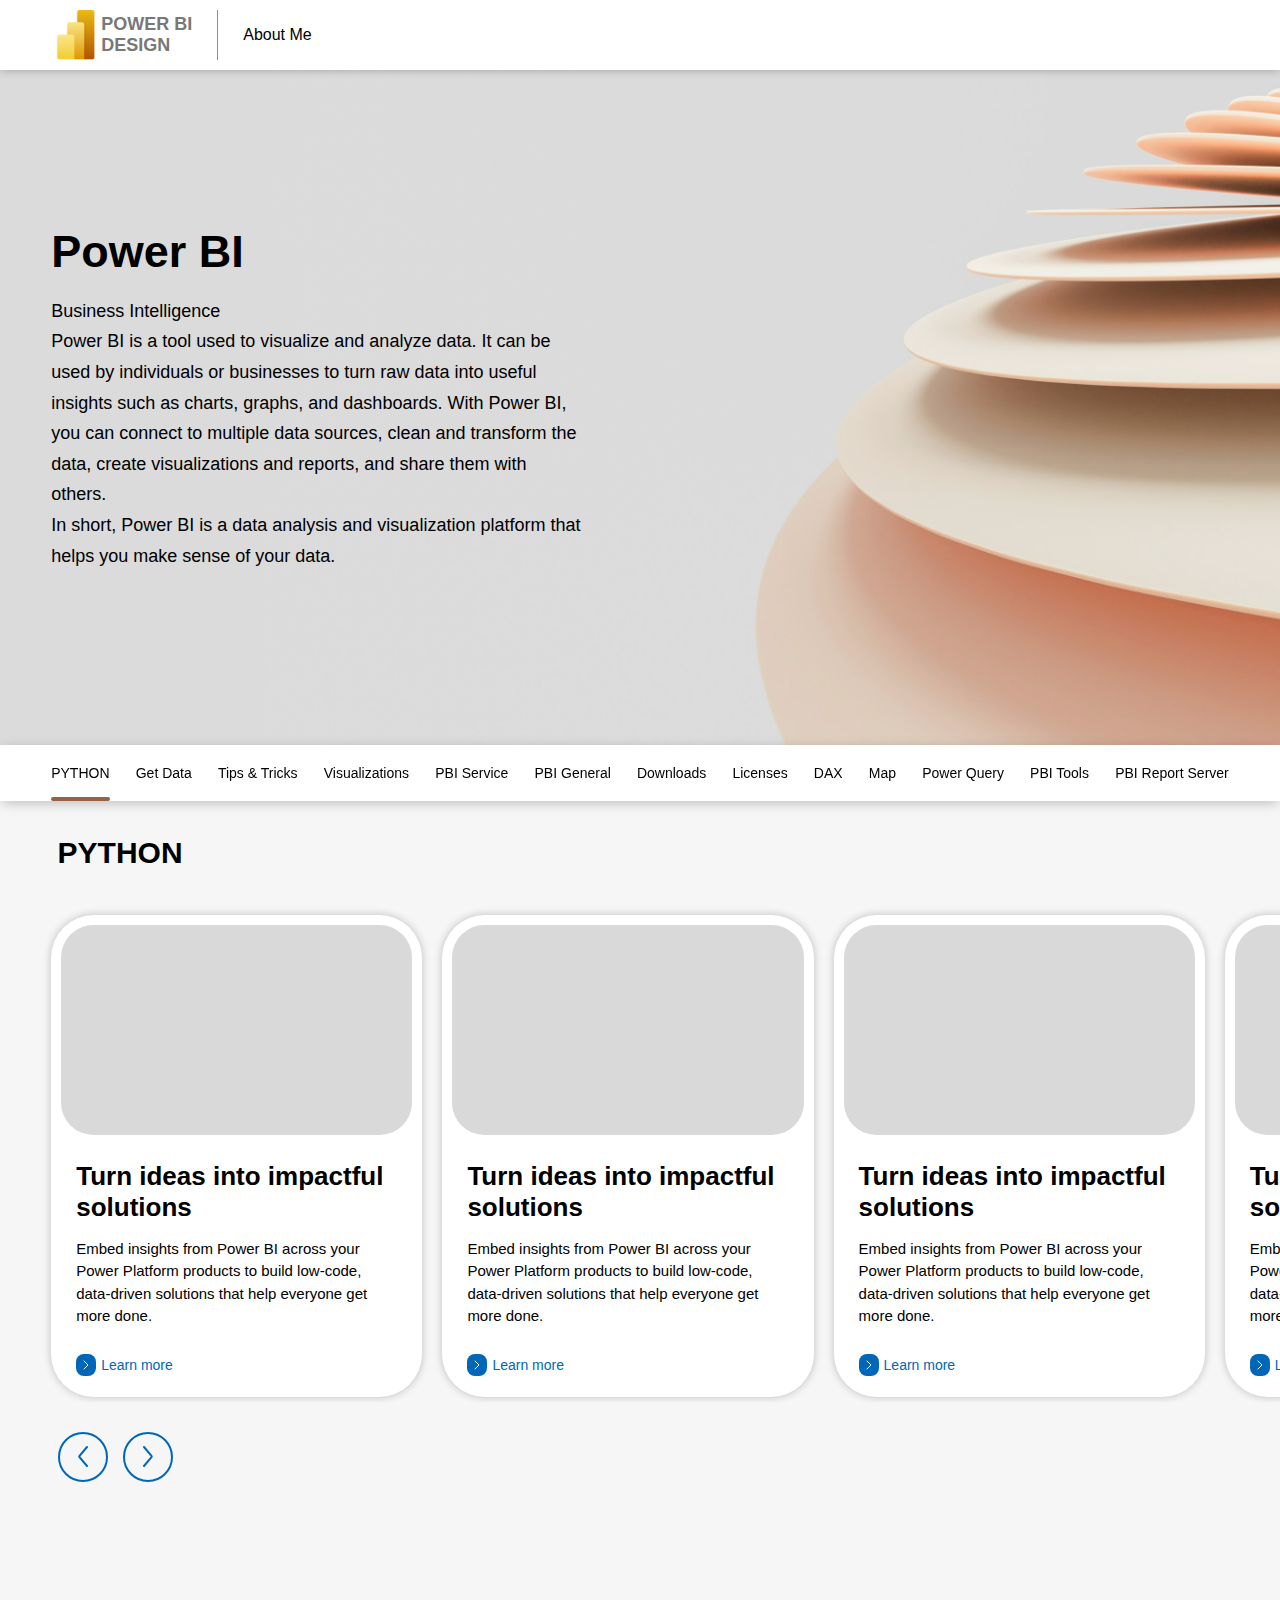
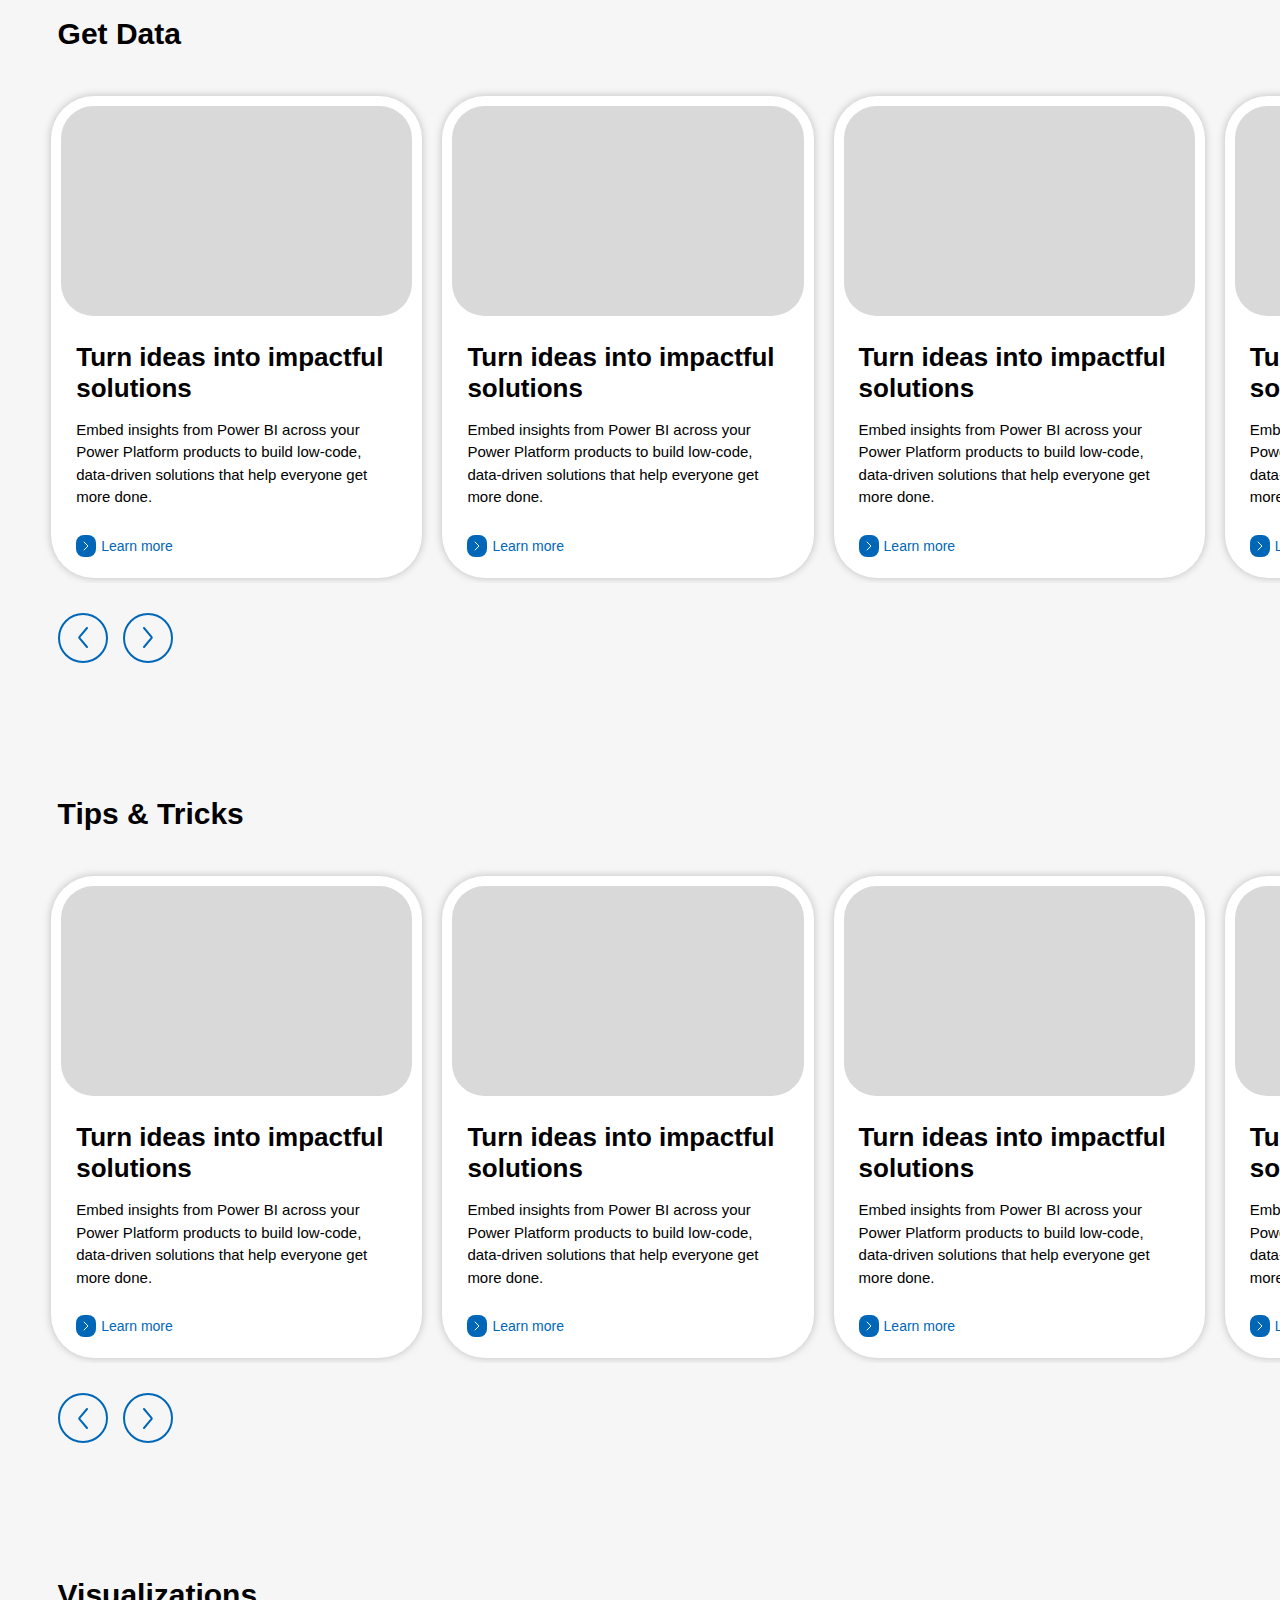
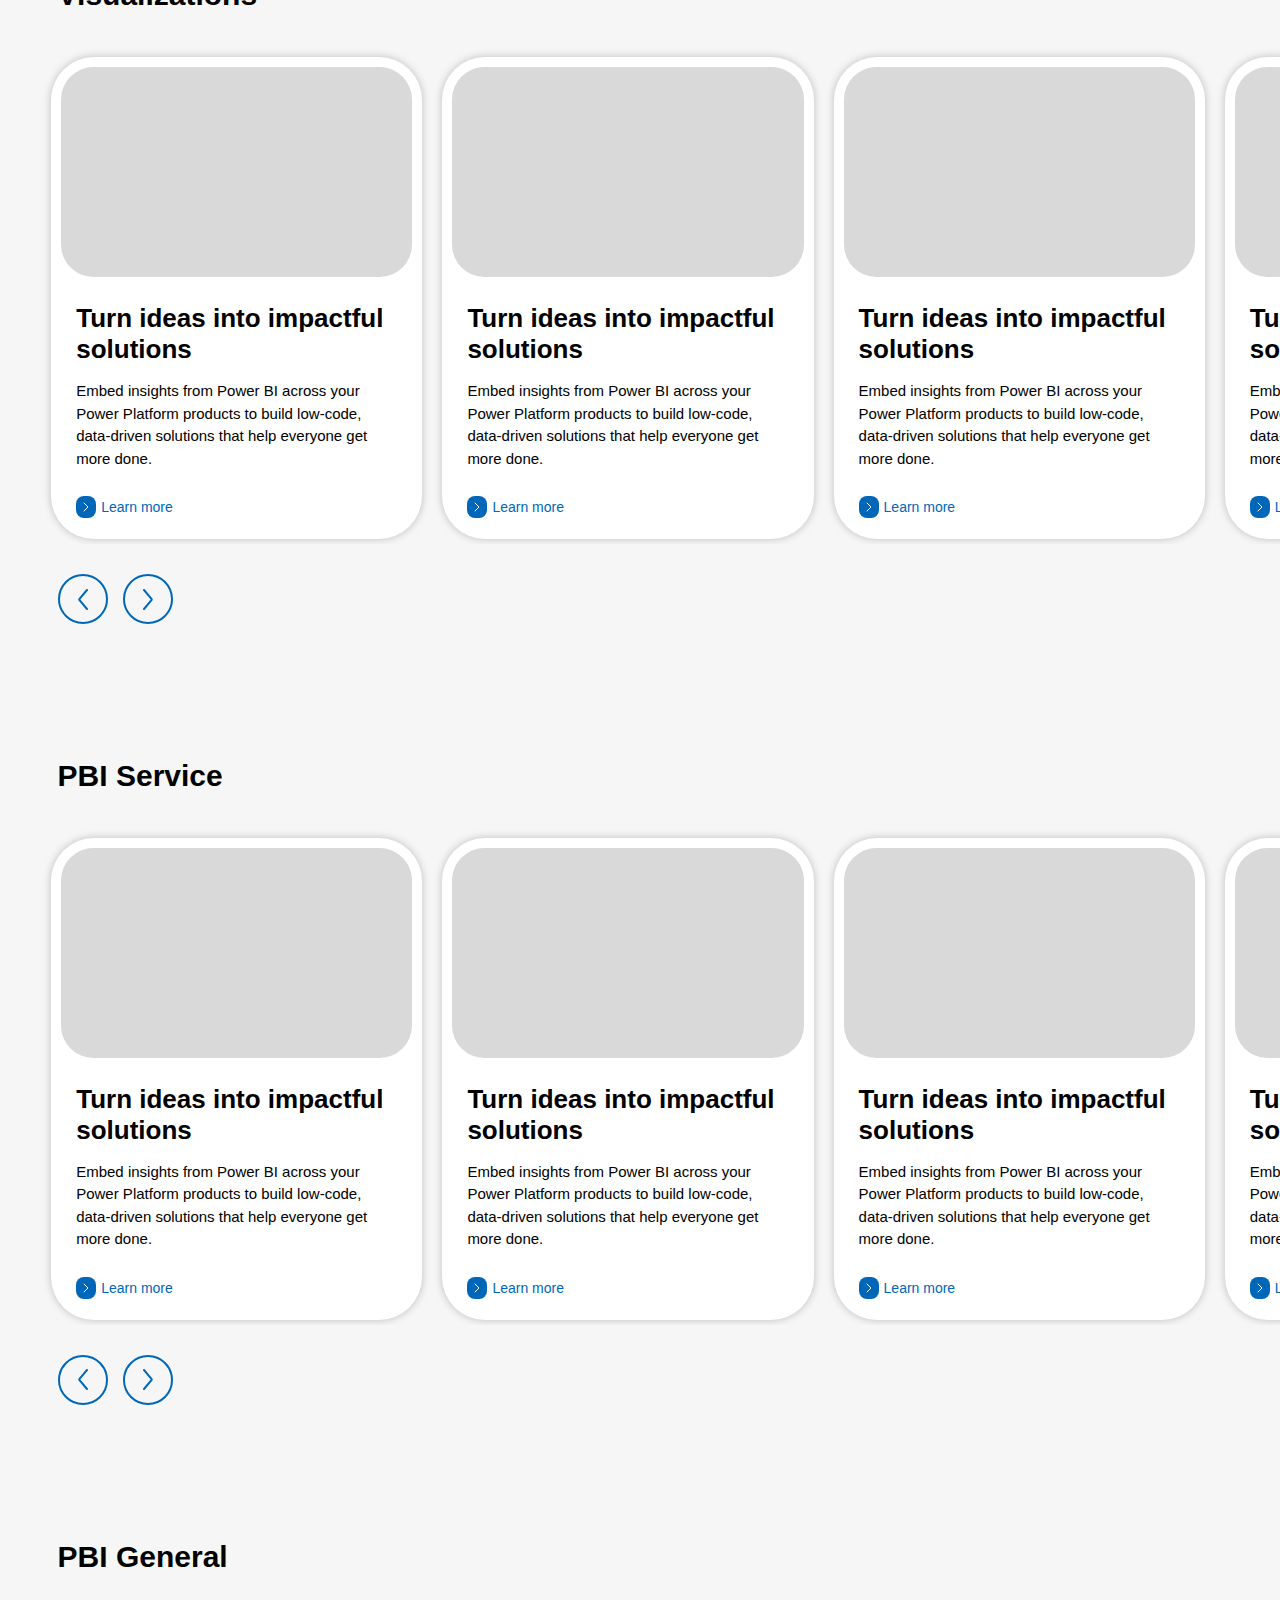
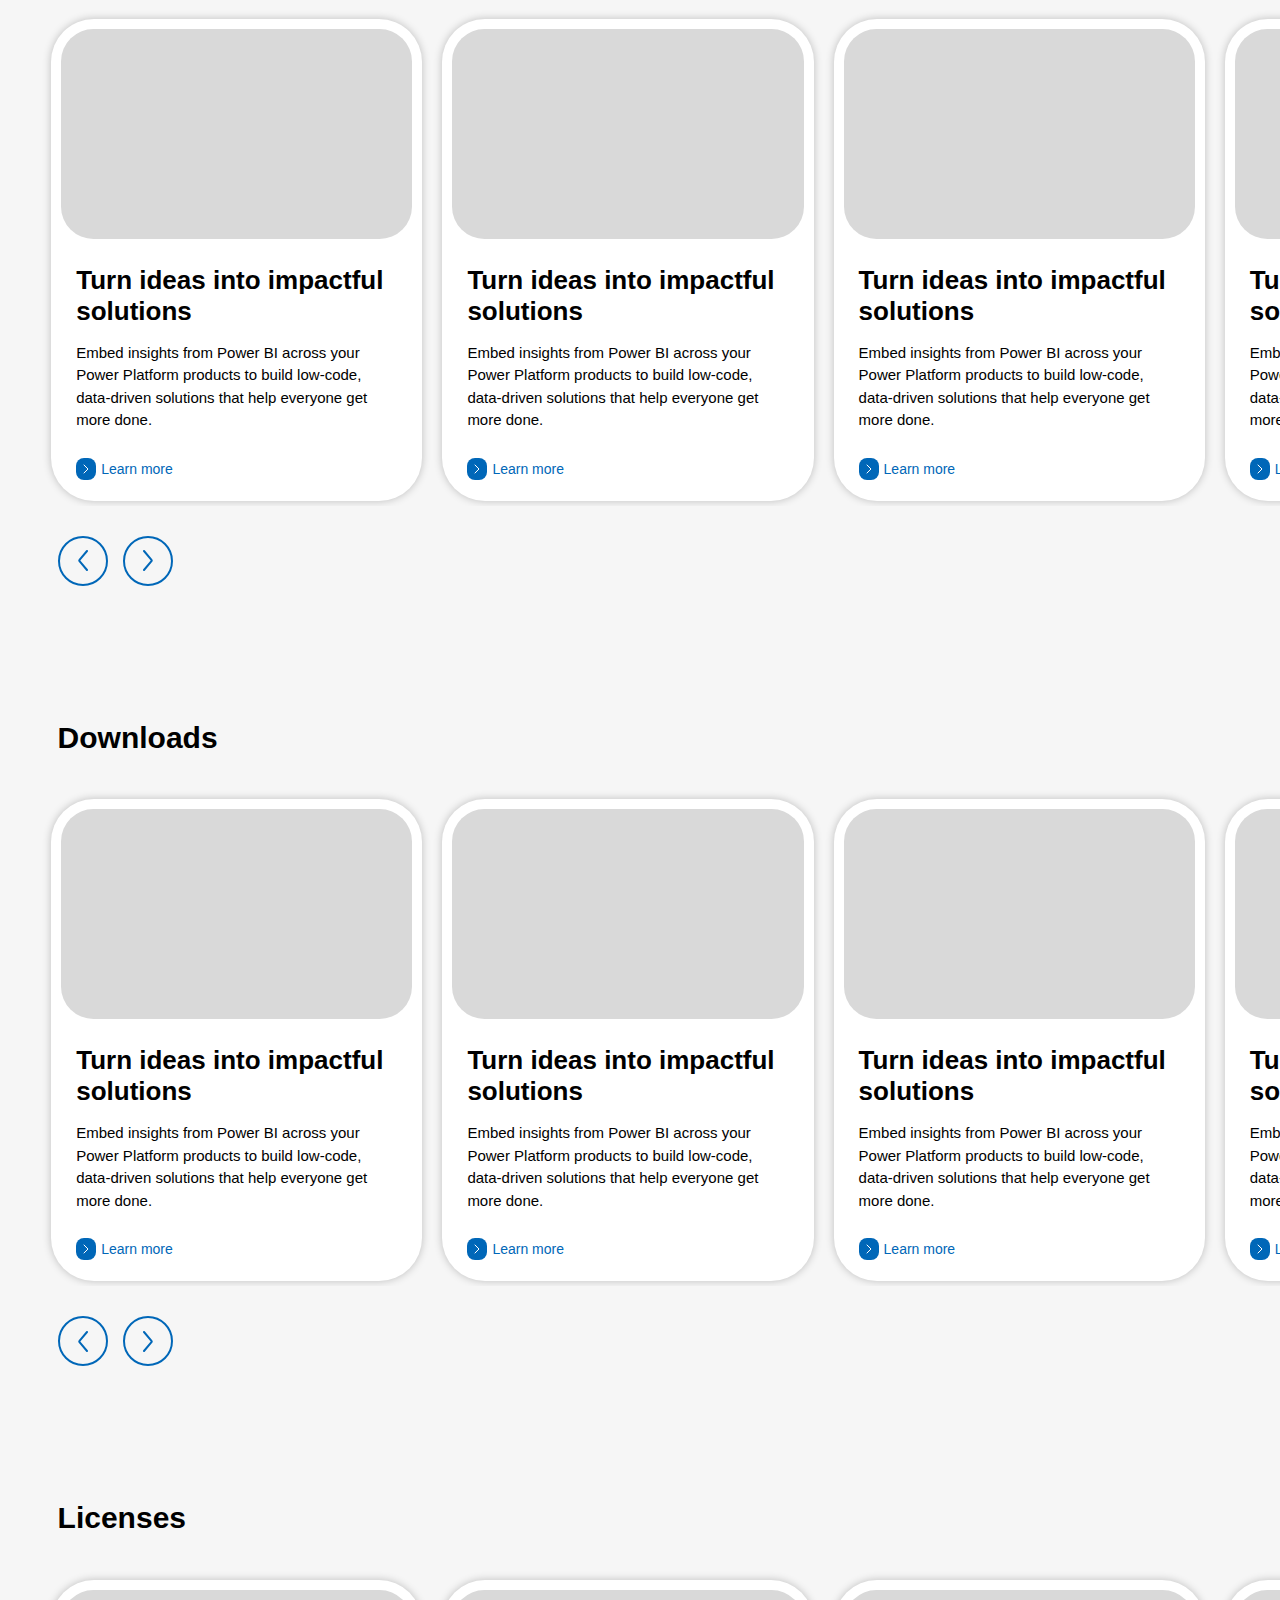
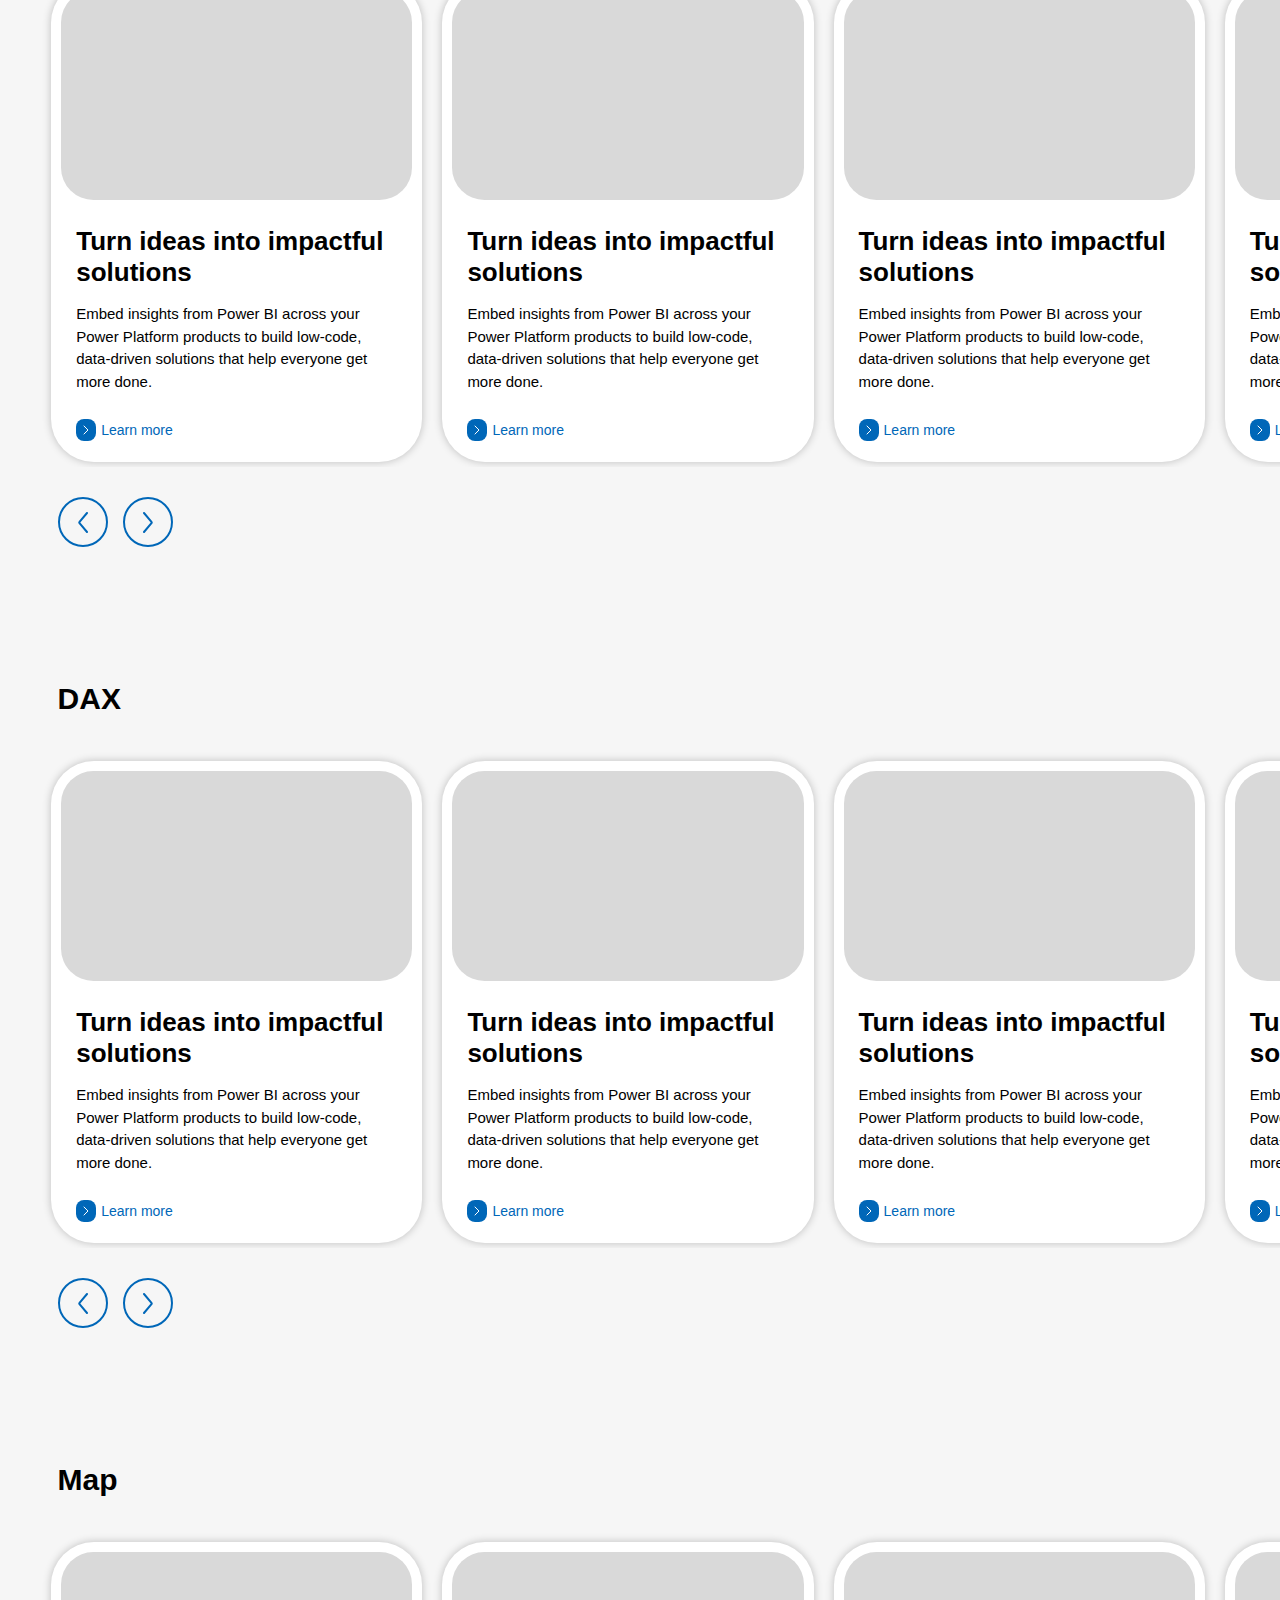
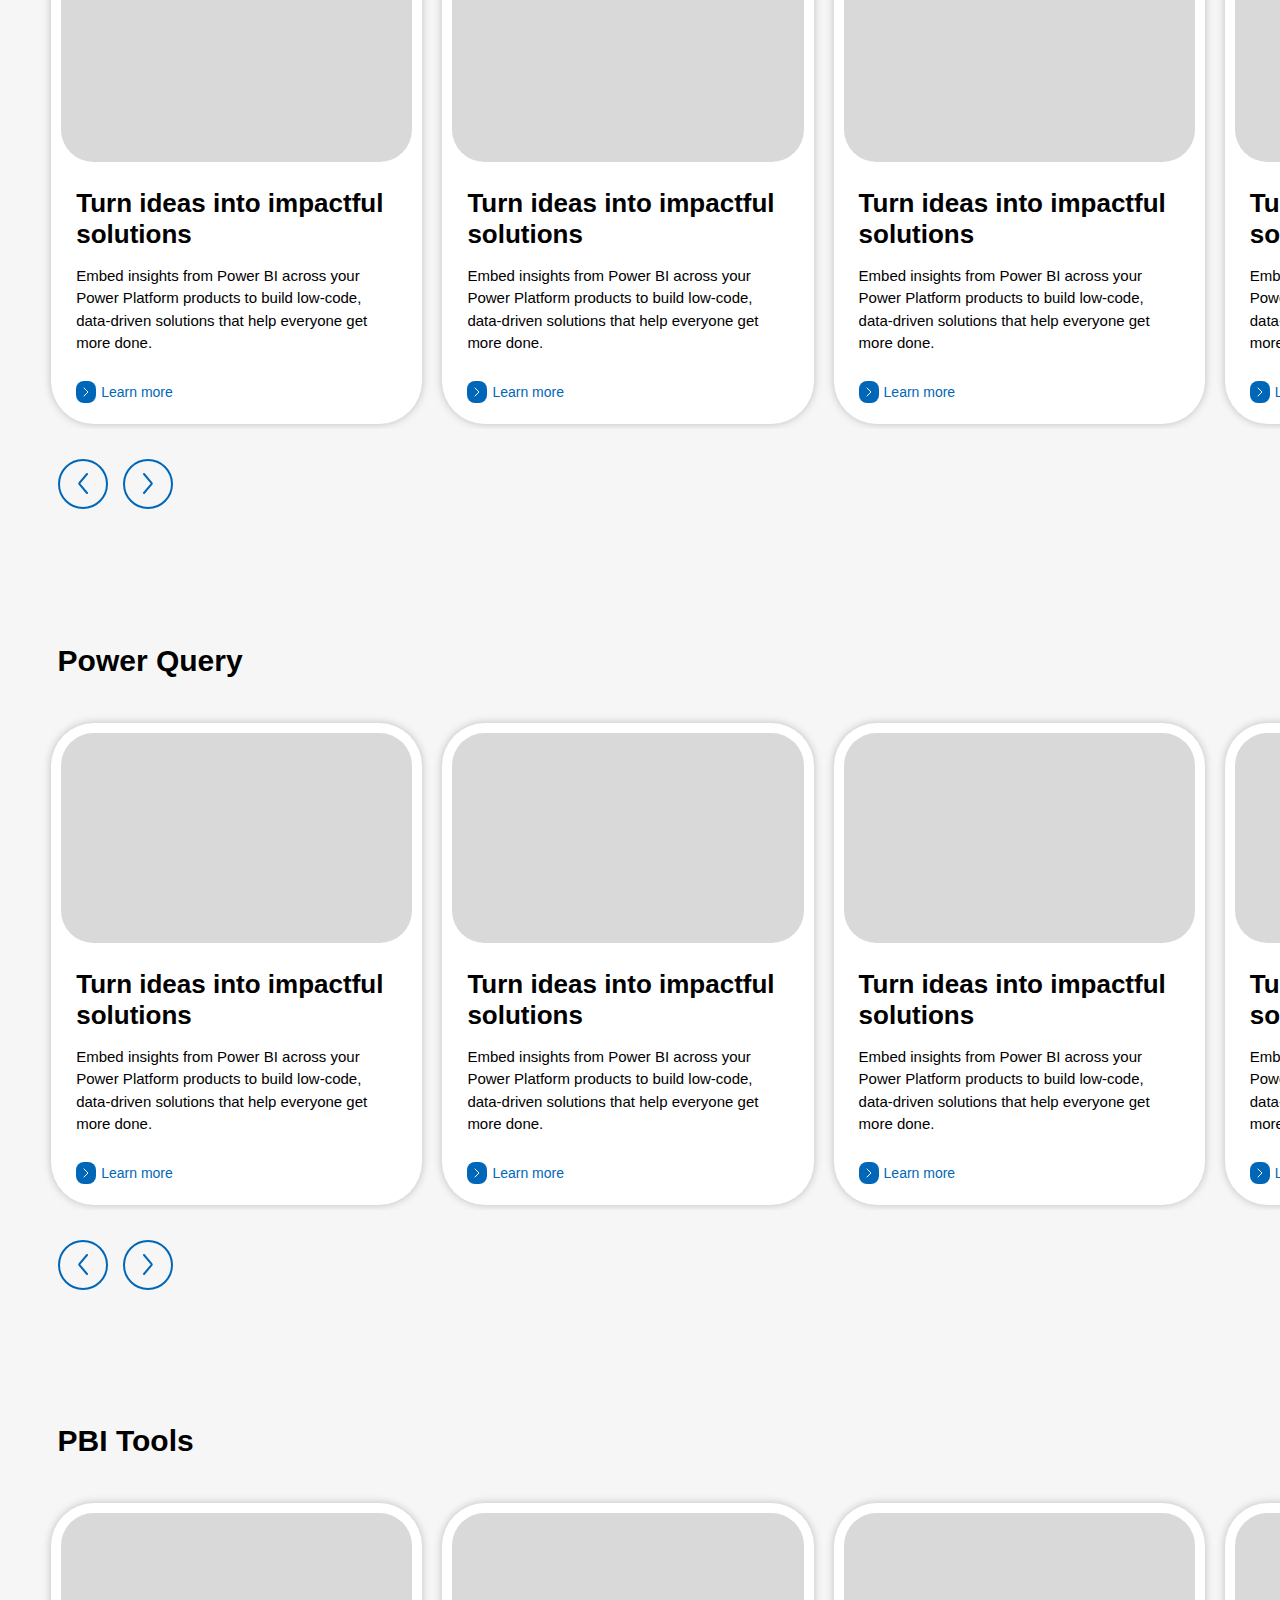
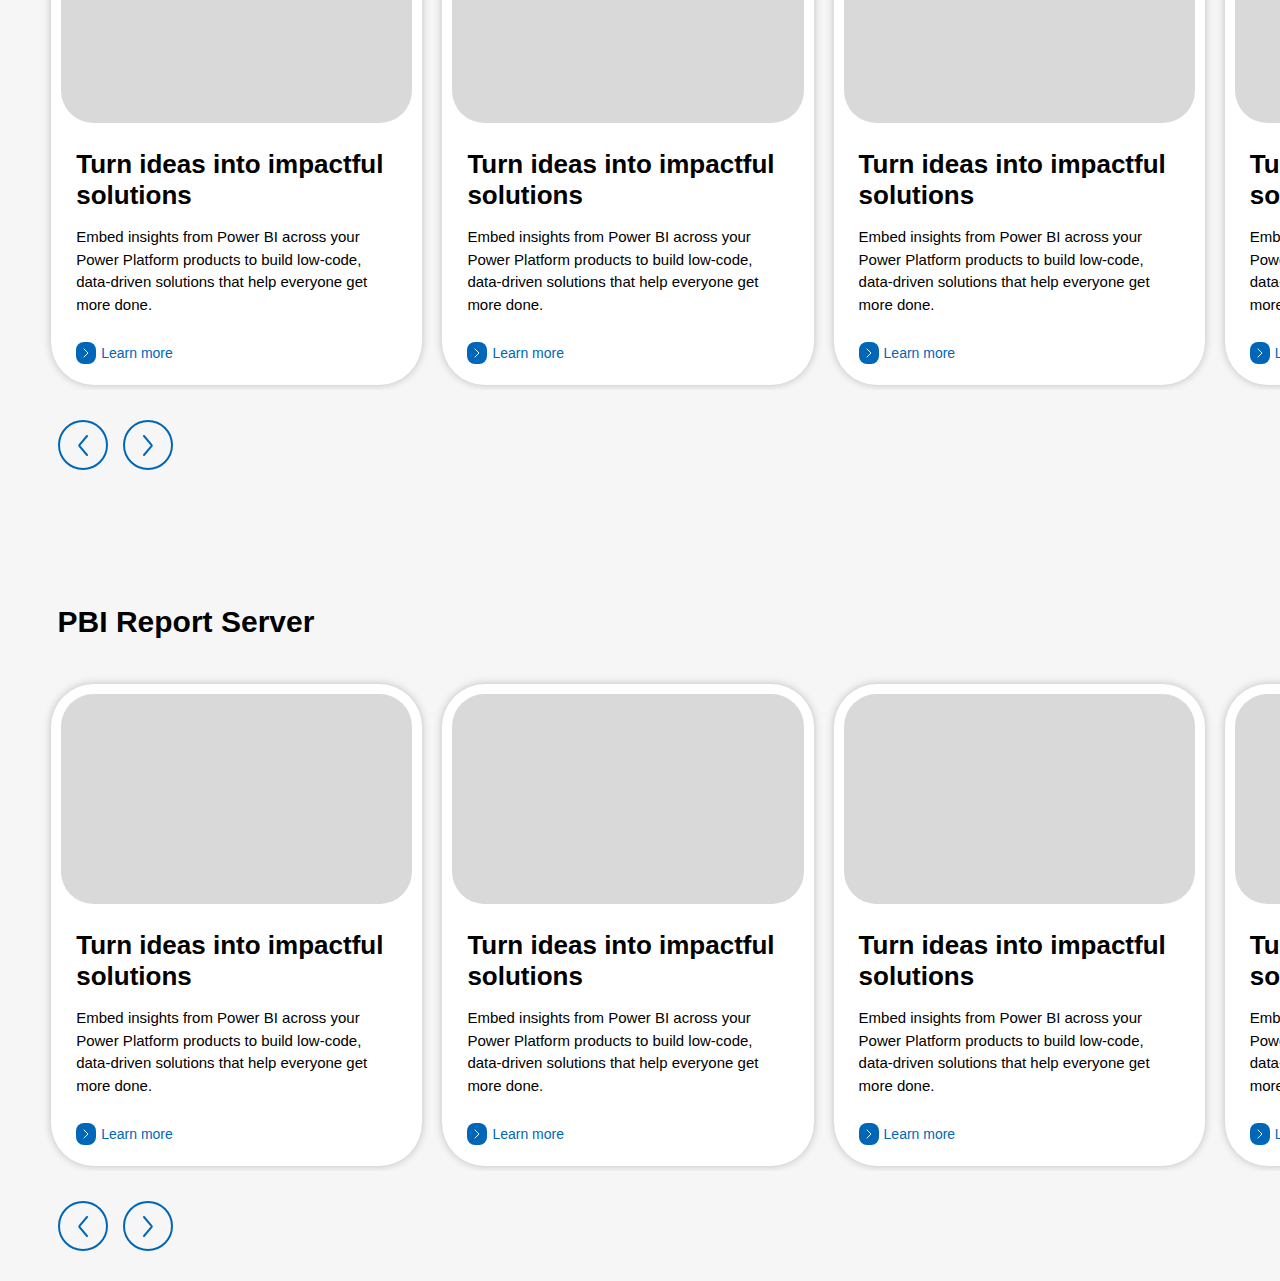
==== index.html @ 173c7838 "v1" ====
<!DOCTYPE html>
<html lang="en">

<head>
    <meta charset="UTF-8">
    <meta name="viewport" content="width=device-width, initial-scale=1.0">
    <link rel="stylesheet" href="./assets/css/main.min.css">
    <title>Power BI Design</title>
    <script src="./assets/js/main.js" defer></script>
</head>

<body>

    <header class="header">
        <div class="header__logo">
            <img src="/assets/images/BILogo.png" alt="logo">
            <p>POWER BI <br> DESIGN</p>
        </div>
        <div class="header__nav">
            <a href="/aboutMe.html" target="_blank">About Me</a>
        </div>
    </header>

    <section class="slider">
        <div class="slider__text">
            <h1>Power BI</h1>
            <p>Business Intelligence <br> Power BI is a tool used to visualize and analyze data. It can be used by
                individuals or businesses to turn raw data into useful insights such as charts, graphs, and dashboards.
                With Power BI, you can connect to multiple data sources, clean and transform the data, create
                visualizations and reports, and share them with others. <br> In short, Power BI is a data analysis and
                visualization platform that helps you make sense of your data.</p>
        </div>
    </section>


    <nav class="navbar">
        <!-- <div class="layer"></div> -->
        <a>PYTHON</a>
        <a>Get Data</a>
        <a>Tips & Tricks</a>
        <a>Visualizations</a>
        <a>PBI Service</a>
        <a>PBI General</a>
        <a>Downloads</a>
        <a>Licenses</a>
        <a>DAX</a>
        <a>Map</a>
        <a>Power Query</a>
        <a>PBI Tools</a>
        <a>PBI Report Server</a>
    </nav>

    <nav class="mobileNav close">
        <div class="mobileNav__mainBox">
            <p class="mobileNav__mainBox__title">PYTHON</p>
            <svg id="openSvg" xmlns="http://www.w3.org/2000/svg" width="19" height="10" viewBox="0 0 19 10" fill="none">
                <path d="M1 1L8.81463 8.35495C9.19968 8.71735 9.80031 8.71735 10.1854 8.35495L18 1" stroke="#0067B8"
                    stroke-width="2" stroke-linecap="round" />
            </svg>
        </div>
        <div class="mobileNav__menu">
            <a>PYTHON</a>
            <a>Get Data</a>
            <a>Tips & Tricks</a>
            <a>Visualizations</a>
            <a>PBI Service</a>
            <a>PBI General</a>
            <a>Downloads</a>
            <a>Licenses</a>
            <a>DAX</a>
            <a>Map</a>
            <a>Power Query</a>
            <a>PBI Tools</a>
            <a>PBI Report Server</a>
        </div>
    </nav>

    <section class="sectionsContainer">

        <section class="cardsSection" id="c1">
            <h2 class="cardsSection__title">PYTHON</h2>
            <div class="cardsSection__cards">
                <div class="cardsSection__cards__card">
                    <div class="cardsSection__cards__card__image">
                        <img src="" alt="">
                    </div>
                    <div class="cardsSection__cards__card__about">
                        <h3 class="cardsSection__cards__card__about__title">Turn ideas into impactful solutions</h3>
                        <p class="cardsSection__cards__card__about__desc">Embed insights from Power BI across your Power
                            Platform
                            products to build low-code, data-driven solutions that help everyone get more done.</p>
                    </div>
                    <div class="cardsSection__cards__card__more">
                        <div class="cardsSection__cards__card__more__svg">
                            <svg xmlns="http://www.w3.org/2000/svg" width="6" height="10" viewBox="0 0 6 10"
                                fill="none">
                                <path d="M1 1L5 5L1 9" stroke="white" stroke-linecap="round" stroke-linejoin="round" />
                            </svg>
                        </div>
                        <p>Learn more</p>
                    </div>
                </div>

                <div class="cardsSection__cards__card">
                    <div class="cardsSection__cards__card__image">
                        <img src="" alt="">
                    </div>
                    <div class="cardsSection__cards__card__about">
                        <h3 class="cardsSection__cards__card__about__title">Turn ideas into impactful solutions</h3>
                        <p class="cardsSection__cards__card__about__desc">Embed insights from Power BI across your Power
                            Platform
                            products to build low-code, data-driven solutions that help everyone get more done.</p>
                    </div>
                    <div class="cardsSection__cards__card__more">
                        <div class="cardsSection__cards__card__more__svg">
                            <svg xmlns="http://www.w3.org/2000/svg" width="6" height="10" viewBox="0 0 6 10"
                                fill="none">
                                <path d="M1 1L5 5L1 9" stroke="white" stroke-linecap="round" stroke-linejoin="round" />
                            </svg>
                        </div>
                        <p>Learn more</p>
                    </div>
                </div>

                <div class="cardsSection__cards__card">
                    <div class="cardsSection__cards__card__image">
                        <img src="" alt="">
                    </div>
                    <div class="cardsSection__cards__card__about">
                        <h3 class="cardsSection__cards__card__about__title">Turn ideas into impactful solutions</h3>
                        <p class="cardsSection__cards__card__about__desc">Embed insights from Power BI across your Power
                            Platform
                            products to build low-code, data-driven solutions that help everyone get more done.</p>
                    </div>
                    <div class="cardsSection__cards__card__more">
                        <div class="cardsSection__cards__card__more__svg">
                            <svg xmlns="http://www.w3.org/2000/svg" width="6" height="10" viewBox="0 0 6 10"
                                fill="none">
                                <path d="M1 1L5 5L1 9" stroke="white" stroke-linecap="round" stroke-linejoin="round" />
                            </svg>
                        </div>
                        <p>Learn more</p>
                    </div>
                </div>

                <div class="cardsSection__cards__card">
                    <div class="cardsSection__cards__card__image">
                        <img src="" alt="">
                    </div>
                    <div class="cardsSection__cards__card__about">
                        <h3 class="cardsSection__cards__card__about__title">Turn ideas into impactful solutions</h3>
                        <p class="cardsSection__cards__card__about__desc">Embed insights from Power BI across your Power
                            Platform
                            products to build low-code, data-driven solutions that help everyone get more done.</p>
                    </div>
                    <div class="cardsSection__cards__card__more">
                        <div class="cardsSection__cards__card__more__svg">
                            <svg xmlns="http://www.w3.org/2000/svg" width="6" height="10" viewBox="0 0 6 10"
                                fill="none">
                                <path d="M1 1L5 5L1 9" stroke="white" stroke-linecap="round" stroke-linejoin="round" />
                            </svg>
                        </div>
                        <p>Learn more</p>
                    </div>
                </div>
                <div class="cardsSection__cards__card">
                    <div class="cardsSection__cards__card__image">
                        <img src="" alt="">
                    </div>
                    <div class="cardsSection__cards__card__about">
                        <h3 class="cardsSection__cards__card__about__title">Turn ideas into impactful solutions</h3>
                        <p class="cardsSection__cards__card__about__desc">Embed insights from Power BI across your Power
                            Platform
                            products to build low-code, data-driven solutions that help everyone get more done.</p>
                    </div>
                    <div class="cardsSection__cards__card__more">
                        <div class="cardsSection__cards__card__more__svg">
                            <svg xmlns="http://www.w3.org/2000/svg" width="6" height="10" viewBox="0 0 6 10"
                                fill="none">
                                <path d="M1 1L5 5L1 9" stroke="white" stroke-linecap="round" stroke-linejoin="round" />
                            </svg>
                        </div>
                        <p>Learn more</p>
                    </div>
                </div>
            </div>
        </section>


        <section class="cardsSection" id="c2">
            <h2 class="cardsSection__title">Get Data</h2>
            <div class="cardsSection__cards">
                <div class="cardsSection__cards__card">
                    <div class="cardsSection__cards__card__image">
                        <img src="" alt="">
                    </div>
                    <div class="cardsSection__cards__card__about">
                        <h3 class="cardsSection__cards__card__about__title">Turn ideas into impactful solutions</h3>
                        <p class="cardsSection__cards__card__about__desc">Embed insights from Power BI across your Power
                            Platform
                            products to build low-code, data-driven solutions that help everyone get more done.</p>
                    </div>
                    <div class="cardsSection__cards__card__more">
                        <div class="cardsSection__cards__card__more__svg">
                            <svg xmlns="http://www.w3.org/2000/svg" width="6" height="10" viewBox="0 0 6 10"
                                fill="none">
                                <path d="M1 1L5 5L1 9" stroke="white" stroke-linecap="round" stroke-linejoin="round" />
                            </svg>
                        </div>
                        <p>Learn more</p>
                    </div>
                </div>

                <div class="cardsSection__cards__card">
                    <div class="cardsSection__cards__card__image">
                        <img src="" alt="">
                    </div>
                    <div class="cardsSection__cards__card__about">
                        <h3 class="cardsSection__cards__card__about__title">Turn ideas into impactful solutions</h3>
                        <p class="cardsSection__cards__card__about__desc">Embed insights from Power BI across your Power
                            Platform
                            products to build low-code, data-driven solutions that help everyone get more done.</p>
                    </div>
                    <div class="cardsSection__cards__card__more">
                        <div class="cardsSection__cards__card__more__svg">
                            <svg xmlns="http://www.w3.org/2000/svg" width="6" height="10" viewBox="0 0 6 10"
                                fill="none">
                                <path d="M1 1L5 5L1 9" stroke="white" stroke-linecap="round" stroke-linejoin="round" />
                            </svg>
                        </div>
                        <p>Learn more</p>
                    </div>
                </div>

                <div class="cardsSection__cards__card">
                    <div class="cardsSection__cards__card__image">
                        <img src="" alt="">
                    </div>
                    <div class="cardsSection__cards__card__about">
                        <h3 class="cardsSection__cards__card__about__title">Turn ideas into impactful solutions</h3>
                        <p class="cardsSection__cards__card__about__desc">Embed insights from Power BI across your Power
                            Platform
                            products to build low-code, data-driven solutions that help everyone get more done.</p>
                    </div>
                    <div class="cardsSection__cards__card__more">
                        <div class="cardsSection__cards__card__more__svg">
                            <svg xmlns="http://www.w3.org/2000/svg" width="6" height="10" viewBox="0 0 6 10"
                                fill="none">
                                <path d="M1 1L5 5L1 9" stroke="white" stroke-linecap="round" stroke-linejoin="round" />
                            </svg>
                        </div>
                        <p>Learn more</p>
                    </div>
                </div>

                <div class="cardsSection__cards__card">
                    <div class="cardsSection__cards__card__image">
                        <img src="" alt="">
                    </div>
                    <div class="cardsSection__cards__card__about">
                        <h3 class="cardsSection__cards__card__about__title">Turn ideas into impactful solutions</h3>
                        <p class="cardsSection__cards__card__about__desc">Embed insights from Power BI across your Power
                            Platform
                            products to build low-code, data-driven solutions that help everyone get more done.</p>
                    </div>
                    <div class="cardsSection__cards__card__more">
                        <div class="cardsSection__cards__card__more__svg">
                            <svg xmlns="http://www.w3.org/2000/svg" width="6" height="10" viewBox="0 0 6 10"
                                fill="none">
                                <path d="M1 1L5 5L1 9" stroke="white" stroke-linecap="round" stroke-linejoin="round" />
                            </svg>
                        </div>
                        <p>Learn more</p>
                    </div>
                </div>
                <div class="cardsSection__cards__card">
                    <div class="cardsSection__cards__card__image">
                        <img src="" alt="">
                    </div>
                    <div class="cardsSection__cards__card__about">
                        <h3 class="cardsSection__cards__card__about__title">Turn ideas into impactful solutions</h3>
                        <p class="cardsSection__cards__card__about__desc">Embed insights from Power BI across your Power
                            Platform
                            products to build low-code, data-driven solutions that help everyone get more done.</p>
                    </div>
                    <div class="cardsSection__cards__card__more">
                        <div class="cardsSection__cards__card__more__svg">
                            <svg xmlns="http://www.w3.org/2000/svg" width="6" height="10" viewBox="0 0 6 10"
                                fill="none">
                                <path d="M1 1L5 5L1 9" stroke="white" stroke-linecap="round" stroke-linejoin="round" />
                            </svg>
                        </div>
                        <p>Learn more</p>
                    </div>
                </div>
            </div>

            <div class="arrows">
                <div class="arrows__prev">
                    <svg xmlns="http://www.w3.org/2000/svg" fill="none" height="21" viewBox="0 0 10 21" width="10">
                        <path d="m9 20-7.45757-8.8559c-.31345-.3722-.31345-.916 0-1.28824l7.45757-8.85586"
                            stroke="#0067b8" stroke-linecap="round" stroke-width="2" />
                    </svg>
                </div>

                <div class="arrows__next">
                    <svg xmlns="http://www.w3.org/2000/svg" fill="none" height="21" viewBox="0 0 10 21" width="10">
                        <path d="m1 1 7.45757 8.85586c.31345.37224.31345.91604 0 1.28824l-7.45757 8.8559"
                            stroke="#0067b8" stroke-linecap="round" stroke-width="2" />
                    </svg>
                </div>
            </div>
        </section>

        <section class="cardsSection" id="c3">
            <h2 class="cardsSection__title">Tips & Tricks</h2>
            <div class="cardsSection__cards">
                <div class="cardsSection__cards__card">
                    <div class="cardsSection__cards__card__image">
                        <img src="" alt="">
                    </div>
                    <div class="cardsSection__cards__card__about">
                        <h3 class="cardsSection__cards__card__about__title">Turn ideas into impactful solutions</h3>
                        <p class="cardsSection__cards__card__about__desc">Embed insights from Power BI across your Power
                            Platform
                            products to build low-code, data-driven solutions that help everyone get more done.</p>
                    </div>
                    <div class="cardsSection__cards__card__more">
                        <div class="cardsSection__cards__card__more__svg">
                            <svg xmlns="http://www.w3.org/2000/svg" width="6" height="10" viewBox="0 0 6 10"
                                fill="none">
                                <path d="M1 1L5 5L1 9" stroke="white" stroke-linecap="round" stroke-linejoin="round" />
                            </svg>
                        </div>
                        <p>Learn more</p>
                    </div>
                </div>

                <div class="cardsSection__cards__card">
                    <div class="cardsSection__cards__card__image">
                        <img src="" alt="">
                    </div>
                    <div class="cardsSection__cards__card__about">
                        <h3 class="cardsSection__cards__card__about__title">Turn ideas into impactful solutions</h3>
                        <p class="cardsSection__cards__card__about__desc">Embed insights from Power BI across your Power
                            Platform
                            products to build low-code, data-driven solutions that help everyone get more done.</p>
                    </div>
                    <div class="cardsSection__cards__card__more">
                        <div class="cardsSection__cards__card__more__svg">
                            <svg xmlns="http://www.w3.org/2000/svg" width="6" height="10" viewBox="0 0 6 10"
                                fill="none">
                                <path d="M1 1L5 5L1 9" stroke="white" stroke-linecap="round" stroke-linejoin="round" />
                            </svg>
                        </div>
                        <p>Learn more</p>
                    </div>
                </div>

                <div class="cardsSection__cards__card">
                    <div class="cardsSection__cards__card__image">
                        <img src="" alt="">
                    </div>
                    <div class="cardsSection__cards__card__about">
                        <h3 class="cardsSection__cards__card__about__title">Turn ideas into impactful solutions</h3>
                        <p class="cardsSection__cards__card__about__desc">Embed insights from Power BI across your Power
                            Platform
                            products to build low-code, data-driven solutions that help everyone get more done.</p>
                    </div>
                    <div class="cardsSection__cards__card__more">
                        <div class="cardsSection__cards__card__more__svg">
                            <svg xmlns="http://www.w3.org/2000/svg" width="6" height="10" viewBox="0 0 6 10"
                                fill="none">
                                <path d="M1 1L5 5L1 9" stroke="white" stroke-linecap="round" stroke-linejoin="round" />
                            </svg>
                        </div>
                        <p>Learn more</p>
                    </div>
                </div>

                <div class="cardsSection__cards__card">
                    <div class="cardsSection__cards__card__image">
                        <img src="" alt="">
                    </div>
                    <div class="cardsSection__cards__card__about">
                        <h3 class="cardsSection__cards__card__about__title">Turn ideas into impactful solutions</h3>
                        <p class="cardsSection__cards__card__about__desc">Embed insights from Power BI across your Power
                            Platform
                            products to build low-code, data-driven solutions that help everyone get more done.</p>
                    </div>
                    <div class="cardsSection__cards__card__more">
                        <div class="cardsSection__cards__card__more__svg">
                            <svg xmlns="http://www.w3.org/2000/svg" width="6" height="10" viewBox="0 0 6 10"
                                fill="none">
                                <path d="M1 1L5 5L1 9" stroke="white" stroke-linecap="round" stroke-linejoin="round" />
                            </svg>
                        </div>
                        <p>Learn more</p>
                    </div>
                </div>
                <div class="cardsSection__cards__card">
                    <div class="cardsSection__cards__card__image">
                        <img src="" alt="">
                    </div>
                    <div class="cardsSection__cards__card__about">
                        <h3 class="cardsSection__cards__card__about__title">Turn ideas into impactful solutions</h3>
                        <p class="cardsSection__cards__card__about__desc">Embed insights from Power BI across your Power
                            Platform
                            products to build low-code, data-driven solutions that help everyone get more done.</p>
                    </div>
                    <div class="cardsSection__cards__card__more">
                        <div class="cardsSection__cards__card__more__svg">
                            <svg xmlns="http://www.w3.org/2000/svg" width="6" height="10" viewBox="0 0 6 10"
                                fill="none">
                                <path d="M1 1L5 5L1 9" stroke="white" stroke-linecap="round" stroke-linejoin="round" />
                            </svg>
                        </div>
                        <p>Learn more</p>
                    </div>
                </div>
            </div>
        </section>

    </section>

</body>

</html>
---- assets/css/main.min.css ----
body {
  margin: 0;
  font-family: Arial, Helvetica, sans-serif;
  background-color: #F6F6F6;
}

a {
  display: inline-block;
  text-decoration: none;
  color: inherit;
}

* {
  -webkit-box-sizing: border-box;
          box-sizing: border-box;
  scroll-behavior: smooth;
}

.resumeBody {
  display: -webkit-box;
  display: -ms-flexbox;
  display: flex;
  -webkit-box-pack: justify;
      -ms-flex-pack: justify;
          justify-content: space-between;
  min-height: 100vh;
  font-family: regular;
  background-image: url("/assets/images/resume/bgResume.png");
  background-size: cover;
  background-position-x: left;
}
@media screen and (max-width: 1100px) {
  .resumeBody {
    background-image: url("/assets/images/resume/tabletBG.png");
    height: unset;
  }
}
@media screen and (max-width: 780px) {
  .resumeBody {
    -webkit-box-orient: vertical;
    -webkit-box-direction: normal;
        -ms-flex-direction: column;
            flex-direction: column;
  }
}
.resumeBody h1 {
  font-family: fat;
}
.resumeBody h2 {
  font-family: heavy;
}
.resumeBody h3 {
  font-family: bold;
  font-size: 1.3rem !important;
}
.resumeBody .titles {
  position: relative;
  margin-bottom: 25px;
  font-size: 1.3rem !important;
}
.resumeBody .titles::after {
  content: "";
  height: 3px;
  border-radius: 20px;
  width: 60%;
  position: absolute;
  bottom: -1px;
  right: 0;
  background-color: black;
}

.font-hairline {
  font-family: hairline;
}

.font-thin {
  font-family: thin;
}

.font-light {
  font-family: light;
}

.font-regular {
  font-family: regular;
}

.font-medium {
  font-family: medium;
}

.font-bold {
  font-family: bold;
}

.font-heavy {
  font-family: heavy;
}

.font-fat {
  font-family: fat;
}

@font-face {
  font-family: hairline;
  src: url("/assets/fonts/YekanBakh-Hairline.ttf");
}
@font-face {
  font-family: thin;
  src: url("/assets/fonts/YekanBakh-Thin.ttf");
}
@font-face {
  font-family: light;
  src: url("/assets/fonts/YekanBakh-Light.ttf");
}
@font-face {
  font-family: regular;
  src: url("/assets/fonts/YekanBakh-Regular.ttf");
}
@font-face {
  font-family: medium;
  src: url("/assets/fonts/YekanBakh-Medium.ttf");
}
@font-face {
  font-family: bold;
  src: url("/assets/fonts/YekanBakh-Bold.ttf");
}
@font-face {
  font-family: heavy;
  src: url("/assets/fonts/YekanBakh-Heavy.ttf");
}
@font-face {
  font-family: fat;
  src: url("/assets/fonts/YekanBakh-Fat.ttf");
}
.header {
  display: -webkit-box;
  display: -ms-flexbox;
  display: flex;
  -webkit-box-align: center;
      -ms-flex-align: center;
          align-items: center;
  -webkit-box-pack: start;
      -ms-flex-pack: start;
          justify-content: flex-start;
  padding: 10px 4%;
  background-color: white;
  -webkit-box-shadow: 0 0px 9px rgba(0, 0, 0, 0.27);
          box-shadow: 0 0px 9px rgba(0, 0, 0, 0.27);
  position: absolute;
  top: 0;
  width: 100%;
}
@media screen and (max-width: 600px) {
  .header {
    -webkit-box-pack: justify;
        -ms-flex-pack: justify;
            justify-content: space-between;
  }
}
.header__logo {
  display: -webkit-box;
  display: -ms-flexbox;
  display: flex;
  -webkit-box-align: center;
      -ms-flex-align: center;
          align-items: center;
  -webkit-box-pack: center;
      -ms-flex-pack: center;
          justify-content: center;
  padding: 0;
  padding-right: 25px;
  border-right: 1px solid #8E8E8E;
}
@media screen and (max-width: 600px) {
  .header__logo {
    border-right: none;
  }
}
.header__logo img {
  max-width: 50px;
}
@media screen and (max-width: 1024px) {
  .header__logo img {
    max-width: 45px;
  }
}
@media screen and (max-width: 600px) {
  .header__logo img {
    max-width: 40px;
  }
}
.header__logo p {
  margin: 0;
  font-weight: bolder;
  color: #787878;
  font-size: 18px;
}
@media screen and (max-width: 1024px) {
  .header__logo p {
    font-size: 16px;
  }
}
@media screen and (max-width: 600px) {
  .header__logo p {
    font-size: 15px;
  }
}
.header__nav {
  display: -webkit-box;
  display: -ms-flexbox;
  display: flex;
  -webkit-box-align: center;
      -ms-flex-align: center;
          align-items: center;
  -webkit-box-pack: center;
      -ms-flex-pack: center;
          justify-content: center;
  gap: 20px;
  padding: 0 25px;
}
@media screen and (max-width: 600px) {
  .header__nav {
    padding: 0;
  }
}

.slider {
  background-image: url("/assets/images/BG.png");
  background-size: cover;
  height: 75vh;
  width: 100%;
  display: -webkit-box;
  display: -ms-flexbox;
  display: flex;
  -webkit-box-align: center;
      -ms-flex-align: center;
          align-items: center;
  -webkit-box-pack: start;
      -ms-flex-pack: start;
          justify-content: flex-start;
  padding: 4%;
  margin-top: 70px;
}
@media screen and (max-width: 1024px) {
  .slider {
    margin-top: 65px;
    background-position: center;
  }
}
@media screen and (max-width: 600px) {
  .slider {
    margin-top: 60px;
    background-position: calc(55% - 20px);
  }
}
.slider__text {
  width: 45%;
}
@media screen and (max-width: 1024px) {
  .slider__text {
    width: 53%;
  }
}
@media screen and (max-width: 600px) {
  .slider__text {
    width: 65%;
  }
}
.slider__text h1 {
  font-size: 45px;
  margin: 0;
}
@media screen and (max-width: 1024px) {
  .slider__text h1 {
    font-size: 35px;
  }
}
@media screen and (max-width: 600px) {
  .slider__text h1 {
    font-size: 25px;
  }
}
.slider__text p {
  line-height: 1.7;
  font-weight: lighter;
  font-size: 18px;
}
@media screen and (max-width: 1024px) {
  .slider__text p {
    font-size: 16px;
  }
}
@media screen and (max-width: 600px) {
  .slider__text p {
    font-size: 15px;
    line-height: 1.5;
  }
}

.navbar {
  display: -webkit-box;
  display: -ms-flexbox;
  display: flex;
  -webkit-box-align: center;
      -ms-flex-align: center;
          align-items: center;
  -webkit-box-pack: justify;
      -ms-flex-pack: justify;
          justify-content: space-between;
  padding: 0 4%;
  font-size: 14px;
  background-color: white;
  -webkit-box-shadow: 0 3px 12px -2px rgba(0, 0, 0, 0.27);
          box-shadow: 0 3px 12px -2px rgba(0, 0, 0, 0.27);
  position: sticky;
  top: 0;
  width: 100%;
  overflow-x: scroll;
  overflow-y: hidden;
  gap: 25px;
  z-index: 4;
}
@media screen and (max-width: 1024px) {
  .navbar {
    -webkit-box-pack: start;
        -ms-flex-pack: start;
            justify-content: flex-start;
  }
}
@media screen and (max-width: 600px) {
  .navbar {
    display: none;
  }
}
.navbar a {
  padding: 20px 0;
  position: relative;
  display: -webkit-box;
  display: -ms-flexbox;
  display: flex;
  -webkit-box-align: center;
      -ms-flex-align: center;
          align-items: center;
  -webkit-box-pack: center;
      -ms-flex-pack: center;
          justify-content: center;
  cursor: pointer;
  -webkit-transition: 300ms;
  transition: 300ms;
  -ms-flex-negative: 0;
      flex-shrink: 0;
}
.navbar a:hover {
  -webkit-transform: scale(1.03);
          transform: scale(1.03);
  -webkit-transition: 300ms;
  transition: 300ms;
}

@media screen and (max-width: 600px) {
  .activeNav {
    padding-left: 8px !important;
    font-weight: 600;
    position: relative;
    display: -webkit-box;
    display: -ms-flexbox;
    display: flex;
    -webkit-box-align: center;
        -ms-flex-align: center;
            align-items: center;
    -webkit-box-sizing: content-box;
            box-sizing: content-box;
  }
}
.activeNav::before {
  content: "";
  height: 4px;
  width: 100%;
  position: absolute;
  bottom: 0;
  background-color: #966244;
  border-radius: 100px;
  -webkit-animation: underline 300ms forwards;
          animation: underline 300ms forwards;
}
@media screen and (max-width: 600px) {
  .activeNav::before {
    bottom: unset;
    width: 3px !important;
    height: 100%;
    left: 0;
  }
}

@-webkit-keyframes underline {
  0% {
    width: 0;
  }
  100% {
    width: 100%;
  }
}

@keyframes underline {
  0% {
    width: 0;
  }
  100% {
    width: 100%;
  }
}
.dnone {
  display: none;
}

.cardsSection__title {
  padding: 3% 4.5%;
  font-size: 30px;
  padding-top: 80px;
  padding-bottom: 0px;
}
@media screen and (max-width: 1024px) {
  .cardsSection__title {
    font-size: 30px;
  }
}
@media screen and (max-width: 600px) {
  .cardsSection__title {
    font-size: 22px;
    padding-top: 110px;
  }
}
.cardsSection__cards {
  display: -webkit-box;
  display: -ms-flexbox;
  display: flex;
  -webkit-box-align: center;
      -ms-flex-align: center;
          align-items: center;
  gap: 20px;
  overflow-x: scroll;
  width: 100%;
  padding: 20px 0;
  padding-bottom: 5px;
  -webkit-box-sizing: content-box;
          box-sizing: content-box;
}
@media screen and (max-width: 600px) {
  .cardsSection__cards {
    gap: 10px;
    margin-bottom: -20px;
  }
}
.cardsSection:first-child {
  margin-top: -70px;
}

.arrows {
  display: -webkit-box;
  display: -ms-flexbox;
  display: flex;
  -webkit-box-align: center;
      -ms-flex-align: center;
          align-items: center;
  padding: 30px 4.5%;
  gap: 15px;
}
.arrows__prev {
  padding: 10px;
  display: -webkit-box;
  display: -ms-flexbox;
  display: flex;
  -webkit-box-align: center;
      -ms-flex-align: center;
          align-items: center;
  -webkit-box-pack: center;
      -ms-flex-pack: center;
          justify-content: center;
  width: 50px;
  border: 2px solid #0067B8;
  cursor: pointer;
  -webkit-transition: 300ms;
  transition: 300ms;
  aspect-ratio: 1/1;
  border-radius: 50%;
}
.arrows__prev:hover {
  background-color: #0067B8;
  -webkit-transition: 300ms;
  transition: 300ms;
}
.arrows__prev:hover path {
  stroke: white;
}
.arrows__next {
  padding: 10px;
  width: 50px;
  display: -webkit-box;
  display: -ms-flexbox;
  display: flex;
  -webkit-box-align: center;
      -ms-flex-align: center;
          align-items: center;
  -webkit-box-pack: center;
      -ms-flex-pack: center;
          justify-content: center;
  border: 2px solid #0067B8;
  cursor: pointer;
  -webkit-transition: 300ms;
  transition: 300ms;
  aspect-ratio: 1/1;
  border-radius: 50%;
}
.arrows__next:hover {
  background-color: #0067B8;
  -webkit-transition: 300ms;
  transition: 300ms;
}
.arrows__next:hover path {
  stroke: white;
}

.disabled {
  pointer-events: none;
  opacity: 0.5;
}

.cardsSection__cards__card {
  -ms-flex-negative: 0;
      flex-shrink: 0;
  border-radius: 43px;
  -webkit-box-shadow: 0 0 8px rgba(0, 0, 0, 0.23);
          box-shadow: 0 0 8px rgba(0, 0, 0, 0.23);
  padding: 10px;
  background-color: white;
  display: -webkit-box;
  display: -ms-flexbox;
  display: flex;
  -webkit-box-orient: vertical;
  -webkit-box-direction: normal;
      -ms-flex-direction: column;
          flex-direction: column;
  -webkit-box-align: center;
      -ms-flex-align: center;
          align-items: center;
  -webkit-box-pack: justify;
      -ms-flex-pack: justify;
          justify-content: space-between;
  width: 29%;
  min-width: 330px;
}
@media screen and (max-width: 600px) {
  .cardsSection__cards__card {
    -webkit-box-shadow: 0 0 5px rgba(0, 0, 0, 0.23);
            box-shadow: 0 0 5px rgba(0, 0, 0, 0.23);
    border-radius: 40px;
  }
}
.cardsSection__cards__card__image {
  background-color: #D9D9D9;
  border-radius: 32.5px;
  width: 100%;
  height: 210px;
}
@media screen and (max-width: 600px) {
  .cardsSection__cards__card__image {
    border-radius: 29.5;
  }
}
.cardsSection__cards__card:first-child {
  margin-left: 4%;
}
.cardsSection__cards__card:last-child {
  margin-right: 4%;
}
.cardsSection__cards__card__about {
  padding: 0 15px;
}
.cardsSection__cards__card__about__title {
  font-size: 26px;
  font-weight: normal;
  margin-bottom: 0;
  font-weight: 600;
}
@media screen and (max-width: 1024px) {
  .cardsSection__cards__card__about__title {
    font-size: 25px;
  }
}
@media screen and (max-width: 600px) {
  .cardsSection__cards__card__about__title {
    font-size: 22px;
  }
}
.cardsSection__cards__card__about__desc {
  font-size: 15px;
  line-height: 1.5;
}
.cardsSection__cards__card__more {
  display: -webkit-box;
  display: -ms-flexbox;
  display: flex;
  width: 100%;
  -webkit-box-align: center;
      -ms-flex-align: center;
          align-items: center;
  -webkit-box-pack: start;
      -ms-flex-pack: start;
          justify-content: flex-start;
  gap: 5px;
  padding: 0 15px;
}
.cardsSection__cards__card__more__svg {
  background-color: #0067B8;
  padding: 2px 7px;
  border-radius: 8px;
}
.cardsSection__cards__card__more p {
  color: #0067B8;
  font-size: 14px;
}

.mobileNav {
  width: 100%;
  position: sticky;
  top: 0;
  z-index: 4;
}
@media screen and (min-width: 600px) {
  .mobileNav {
    display: none;
  }
}
.mobileNav__mainBox {
  display: -webkit-box;
  display: -ms-flexbox;
  display: flex;
  -webkit-box-align: center;
      -ms-flex-align: center;
          align-items: center;
  -webkit-box-pack: justify;
      -ms-flex-pack: justify;
          justify-content: space-between;
  color: #0067B8;
  padding: 0 4%;
  background-color: white;
  -webkit-box-shadow: 0 3px 12px -2px rgba(0, 0, 0, 0.27);
          box-shadow: 0 3px 12px -2px rgba(0, 0, 0, 0.27);
  position: relative;
  width: 100%;
}
.mobileNav #openSvg {
  cursor: pointer;
  -webkit-transition: 300ms;
  transition: 300ms;
}
.mobileNav__menu {
  background-color: white;
  -webkit-box-shadow: 0px 4px 10px rgba(0, 0, 0, 0.1);
          box-shadow: 0px 4px 10px rgba(0, 0, 0, 0.1);
  display: -webkit-box;
  display: -ms-flexbox;
  display: flex;
  -webkit-box-orient: vertical;
  -webkit-box-direction: normal;
      -ms-flex-direction: column;
          flex-direction: column;
  gap: 10px;
  color: #0067B8;
  overflow-y: scroll;
  overflow-x: hidden;
}
.mobileNav__menu a {
  padding: 5px 0;
  cursor: pointer;
}

.close .mobileNav__menu {
  height: 0;
  padding: 0 4%;
  -webkit-transition: 300ms;
  transition: 300ms;
}
.close #openSvg {
  -webkit-transform: rotate(0);
          transform: rotate(0);
  -webkit-transition: 300ms;
  transition: 300ms;
}

.open .mobileNav__menu {
  padding: 4%;
  height: unset;
  max-height: 225px;
  -webkit-transition: 300ms;
  transition: 300ms;
}
.open #openSvg {
  -webkit-transform: rotateX(180deg);
          transform: rotateX(180deg);
  -webkit-transition: 300ms;
  transition: 300ms;
}

.dnone {
  display: none;
}

.personal {
  background: linear-gradient(-170deg, #363636 50%, #525250);
  display: -webkit-box;
  display: -ms-flexbox;
  display: flex;
  -webkit-box-orient: vertical;
  -webkit-box-direction: normal;
      -ms-flex-direction: column;
          flex-direction: column;
  -webkit-box-align: center;
      -ms-flex-align: center;
          align-items: center;
  color: white;
  gap: 25px;
  width: 21%;
  min-width: 270px;
}
@media screen and (max-width: 1100px) {
  .personal {
    width: 25%;
    min-width: 300px;
  }
}
@media screen and (max-width: 780px) {
  .personal {
    width: 100%;
  }
}
.personal__body {
  display: -webkit-box;
  display: -ms-flexbox;
  display: flex;
  -webkit-box-orient: vertical;
  -webkit-box-direction: normal;
      -ms-flex-direction: column;
          flex-direction: column;
  -webkit-box-align: center;
      -ms-flex-align: center;
          align-items: center;
  height: 100%;
  width: 100%;
  -webkit-box-pack: start;
      -ms-flex-pack: start;
          justify-content: flex-start;
  gap: 35px;
  padding-bottom: 10px;
}
@media screen and (max-width: 1100px) {
  .personal__body {
    padding-bottom: 50px;
  }
}
.personal__image {
  width: 100%;
  aspect-ratio: 1.12/1;
  background-image: url("/assets/images/resume/MrVafaei.jpg");
  background-position-y: -20px;
  background-size: 100%;
  display: -webkit-box;
  display: -ms-flexbox;
  display: flex;
  -webkit-box-align: end;
      -ms-flex-align: end;
          align-items: flex-end;
}
@media screen and (max-width: 780px) {
  .personal__image {
    aspect-ratio: 1.2/1;
    background-size: 100%;
    background-attachment: fixed;
  }
}
.personal__image .imageShade {
  height: 18%;
  width: 100%;
  margin-bottom: -1px;
  background: -webkit-gradient(linear, left top, left bottom, from(transparent), color-stop(rgba(55, 55, 55, 0.4)), color-stop(rgba(55, 55, 55, 0.61)), color-stop(rgba(55, 55, 55, 0.8)), color-stop(rgba(55, 55, 55, 0.92)), to(#363636));
  background: linear-gradient(transparent, rgba(55, 55, 55, 0.4), rgba(55, 55, 55, 0.61), rgba(55, 55, 55, 0.8), rgba(55, 55, 55, 0.92), #363636);
}
@media screen and (max-width: 780px) {
  .personal__image .imageShade {
    height: 13%;
  }
}
.personal__name {
  display: -webkit-box;
  display: -ms-flexbox;
  display: flex;
  -webkit-box-orient: vertical;
  -webkit-box-direction: normal;
      -ms-flex-direction: column;
          flex-direction: column;
  -webkit-box-align: center;
      -ms-flex-align: center;
          align-items: center;
  margin-top: -20px;
}
@media screen and (max-width: 780px) {
  .personal__name {
    margin-top: 0;
  }
}
.personal__name p {
  margin: 0;
}
.personal__name h1 {
  margin: 0;
}
@media screen and (max-width: 780px) {
  .personal__name h1 {
    margin-top: 0;
    width: 100%;
    text-align: center;
    padding: 10px;
    background-color: #363636;
  }
}
.personal__info {
  display: -webkit-box;
  display: -ms-flexbox;
  display: flex;
  -webkit-box-orient: vertical;
  -webkit-box-direction: normal;
      -ms-flex-direction: column;
          flex-direction: column;
  -webkit-box-align: center;
      -ms-flex-align: center;
          align-items: center;
  width: 100%;
  gap: 12px;
}
@media screen and (max-width: 780px) {
  .personal__info {
    padding: 10% 0;
    gap: 20px;
  }
}
.personal__info div {
  display: -webkit-box;
  display: -ms-flexbox;
  display: flex;
  -webkit-box-align: center;
      -ms-flex-align: center;
          align-items: center;
  gap: 10px;
  width: 70%;
}
.personal__info div p {
  margin: 0;
}
.personal__info .devider {
  height: 0.2px;
  background-color: white;
  width: 100%;
}
.personal h3 {
  display: inline-block;
}
.personal h3::after {
  background-color: white !important;
}
.personal__skills {
  width: 100%;
  padding: 8%;
}
@media screen and (min-width: 1100px) {
  .personal__skills {
    display: none;
  }
}
@media screen and (max-width: 780px) {
  .personal__skills {
    padding: 0 10%;
    padding-bottom: 10%;
  }
}
.personal__skills__items {
  display: -webkit-box;
  display: -ms-flexbox;
  display: flex;
  -webkit-box-orient: vertical;
  -webkit-box-direction: normal;
      -ms-flex-direction: column;
          flex-direction: column;
  -webkit-box-align: center;
      -ms-flex-align: center;
          align-items: center;
  width: 100%;
  gap: 12px;
}
@media screen and (max-width: 780px) {
  .personal__skills__items {
    gap: 20px;
  }
}
.personal__skills__skill {
  display: -webkit-box;
  display: -ms-flexbox;
  display: flex;
  -webkit-box-align: center;
      -ms-flex-align: center;
          align-items: center;
  gap: 10px;
  width: 100%;
  font-size: 15.6px;
}
.personal__skills__skill p {
  text-wrap: nowrap;
  margin: 0;
}
.personal__skills__skill .devider {
  height: 0.5px;
  background-color: white;
  width: 100%;
}
.personal__contact {
  width: 80%;
}
@media screen and (max-width: 780px) {
  .personal__contact {
    display: none;
  }
}
.personal__contact h2 {
  margin: 3px 0;
  font-size: 20px;
}
.personal__contact__devider {
  height: 3px;
  background-color: white;
  width: 100%;
}
.personal__contact__contents {
  display: -webkit-box;
  display: -ms-flexbox;
  display: flex;
  -webkit-box-orient: vertical;
  -webkit-box-direction: normal;
      -ms-flex-direction: column;
          flex-direction: column;
  gap: 10px;
  padding: 10px 0;
}
.personal__contact__contents svg {
  width: 20px;
}
.personal__contact__contents div {
  display: -webkit-box;
  display: -ms-flexbox;
  display: flex;
  -webkit-box-orient: vertical;
  -webkit-box-direction: normal;
      -ms-flex-direction: column;
          flex-direction: column;
  gap: 3px;
}
.personal__contact__contents div a {
  font-size: 13px;
  font-family: light;
  line-height: 1.2;
}

.leftBox {
  background-color: rgba(244, 244, 244, 0.95);
  -webkit-backdrop-filter: blur(5px);
          backdrop-filter: blur(5px);
  display: -webkit-box;
  display: -ms-flexbox;
  display: flex;
  -webkit-box-orient: vertical;
  -webkit-box-direction: normal;
      -ms-flex-direction: column;
          flex-direction: column;
  -webkit-box-align: center;
      -ms-flex-align: center;
          align-items: center;
  -webkit-box-pack: justify;
      -ms-flex-pack: justify;
          justify-content: space-between;
  min-width: 23%;
  padding: 5% 2%;
}
@media screen and (max-width: 1100px) {
  .leftBox {
    display: none;
  }
}
.leftBox h3 {
  display: inline-block;
}
.leftBox__skills {
  width: 100%;
}
@media screen and (max-width: 1100px) {
  .leftBox__skills {
    display: none;
  }
}
.leftBox__skills__items {
  display: -webkit-box;
  display: -ms-flexbox;
  display: flex;
  -webkit-box-orient: vertical;
  -webkit-box-direction: normal;
      -ms-flex-direction: column;
          flex-direction: column;
  -webkit-box-align: center;
      -ms-flex-align: center;
          align-items: center;
  width: 100%;
  gap: 12px;
}
.leftBox__skills__skill {
  display: -webkit-box;
  display: -ms-flexbox;
  display: flex;
  -webkit-box-align: center;
      -ms-flex-align: center;
          align-items: center;
  gap: 10px;
  width: 100%;
  font-size: 15px;
}
.leftBox__skills__skill p {
  text-wrap: nowrap;
  margin: 0;
}
.leftBox__skills__skill .devider {
  height: 0.5px;
  background-color: black;
  width: 100%;
}
.leftBox__certificates {
  width: 100%;
}
.leftBox__langs {
  width: 100%;
}
.leftBox__langs__diagram {
  display: -webkit-box;
  display: -ms-flexbox;
  display: flex;
  -webkit-box-orient: horizontal;
  -webkit-box-direction: reverse;
      -ms-flex-direction: row-reverse;
          flex-direction: row-reverse;
  width: 100%;
  -webkit-box-align: center;
      -ms-flex-align: center;
          align-items: center;
  -webkit-box-pack: center;
      -ms-flex-pack: center;
          justify-content: center;
  gap: 10px;
}

.progress {
  position: relative;
  width: 32%;
  min-width: 65px;
  max-width: 150px;
  margin: 4px;
  float: left;
  text-align: center;
  font-family: bold;
}
.progress span {
  font-size: 15px;
}
@media screen and (max-width: 1100px) {
  .progress span {
    font-size: 18px;
  }
}
.progress .language {
  display: -webkit-box;
  display: -ms-flexbox;
  display: flex;
  -webkit-box-orient: vertical;
  -webkit-box-direction: normal;
      -ms-flex-direction: column;
          flex-direction: column;
  -webkit-box-align: center;
      -ms-flex-align: center;
          align-items: center;
}
.progress .language p {
  margin: 2px 0;
  font-family: medium;
  font-size: 15px;
}
.progress .devider {
  height: 0.3px;
  opacity: 40%;
  width: 65%;
  margin-top: -2px;
  background-color: black;
}

.barOverflow {
  /* Wraps the rotating .bar */
  position: relative;
  width: 100%;
  aspect-ratio: 2/1;
  /* Half circle (overflow) */
  margin-bottom: -20px;
  /* bring the numbers up */
  overflow: hidden;
}

.bar {
  position: absolute;
  top: 0;
  left: 0;
  width: 100%;
  aspect-ratio: 1/1;
  /* full circle! */
  border-radius: 50%;
  -webkit-box-sizing: border-box;
          box-sizing: border-box;
  border: 5px solid #d8d8d8;
  /* half gray, */
  border-bottom-color: black;
  /* half azure */
  border-right-color: black;
}
@media screen and (max-width: 1100px) {
  .bar {
    border: 5px solid #ffffff;
    border-bottom-color: black;
    /* half azure */
    border-right-color: black;
  }
}

.mobileFooter {
  background: linear-gradient(-50deg, #363636 50%, #525250);
  display: -webkit-box;
  display: -ms-flexbox;
  display: flex;
  -webkit-box-orient: vertical;
  -webkit-box-direction: normal;
      -ms-flex-direction: column;
          flex-direction: column;
  -webkit-box-align: center;
      -ms-flex-align: center;
          align-items: center;
  color: white;
  gap: 25px;
  padding: 5% 8%;
  width: 100%;
}
@media screen and (min-width: 780px) {
  .mobileFooter {
    display: none;
  }
}
.mobileFooter__certificates {
  width: 100%;
}
.mobileFooter__certificates h3 {
  display: inline-block !important;
}
.mobileFooter__certificates h3::after {
  background-color: white !important;
}
.mobileFooter__contact {
  width: 100%;
}
.mobileFooter__contact h2 {
  margin: 3px 0;
  font-size: 1.3rem;
}
.mobileFooter__contact__devider {
  height: 3px;
  background-color: white;
  width: 100%;
}
.mobileFooter__contact__contents {
  display: -webkit-box;
  display: -ms-flexbox;
  display: flex;
  -webkit-box-orient: vertical;
  -webkit-box-direction: normal;
      -ms-flex-direction: column;
          flex-direction: column;
  gap: 15px;
  padding: 15px 0;
}
.mobileFooter__contact__contents svg {
  width: 20px;
}
.mobileFooter__contact__contents div {
  display: -webkit-box;
  display: -ms-flexbox;
  display: flex;
  -webkit-box-orient: vertical;
  -webkit-box-direction: normal;
      -ms-flex-direction: column;
          flex-direction: column;
  gap: 5px;
}
.mobileFooter__contact__contents div a {
  font-size: 14px;
  font-family: light;
  line-height: 1.2;
}

.aboutBox {
  display: -webkit-box;
  display: -ms-flexbox;
  display: flex;
  -webkit-box-orient: vertical;
  -webkit-box-direction: normal;
      -ms-flex-direction: column;
          flex-direction: column;
  -webkit-box-align: center;
      -ms-flex-align: center;
          align-items: center;
  -webkit-box-pack: center;
      -ms-flex-pack: center;
          justify-content: center;
  gap: 30px;
  -webkit-box-sizing: border-box;
          box-sizing: border-box;
  padding: 4% 3%;
}
@media screen and (max-width: 1100px) {
  .aboutBox {
    -webkit-box-pack: center;
        -ms-flex-pack: center;
            justify-content: center;
    gap: 30px;
  }
}
@media screen and (max-width: 780px) {
  .aboutBox {
    padding: 10% 3%;
    gap: 25px;
    background-image: url("/assets/images/resume/mobileBG.png");
    background-size: cover;
    background-attachment: fixed;
  }
}
.aboutBox #mobileAboutLang {
  display: none;
}
@media screen and (max-width: 780px) {
  .aboutBox #mobileAboutLang {
    display: inline-block;
  }
}
.aboutBox h3 {
  display: inline-block;
  margin-bottom: 5px !important;
}
.aboutBox div {
  background-color: rgba(244, 244, 244, 0.8);
  -webkit-backdrop-filter: blur(10px);
          backdrop-filter: blur(10px);
}
@media screen and (max-width: 780px) {
  .aboutBox div {
    padding: 0 2%;
  }
}
@media screen and (max-width: 400px) {
  .aboutBox div {
    padding: 1%;
  }
}
.aboutBox__aboutMe {
  padding: 0 4% !important;
}
.aboutBox__aboutMe p {
  line-height: 2;
}
@media screen and (max-width: 780px) {
  .aboutBox__aboutMe p {
    line-height: 2.5;
  }
}
.aboutBox__services {
  padding: 0 4% !important;
}
.aboutBox__services ul {
  padding-right: 15px;
  line-height: 2;
}
.aboutBox__langs {
  width: 100%;
  padding: 0 20px 20px !important;
}
@media screen and (min-width: 1100px) {
  .aboutBox__langs {
    display: none;
  }
}
@media screen and (max-width: 780px) {
  .aboutBox__langs {
    display: none;
  }
}
.aboutBox__langs div:not(.devider) {
  background-color: transparent !important;
  -webkit-backdrop-filter: unset !important;
          backdrop-filter: unset !important;
}
.aboutBox__langs__diagram {
  display: -webkit-box;
  display: -ms-flexbox;
  display: flex;
  -webkit-box-orient: horizontal;
  -webkit-box-direction: reverse;
      -ms-flex-direction: row-reverse;
          flex-direction: row-reverse;
  width: 100%;
  -webkit-box-align: center;
      -ms-flex-align: center;
          align-items: center;
  -webkit-box-pack: center;
      -ms-flex-pack: center;
          justify-content: center;
  gap: 10px;
  margin-bottom: 20px;
}/*# sourceMappingURL=main.min.css.map */
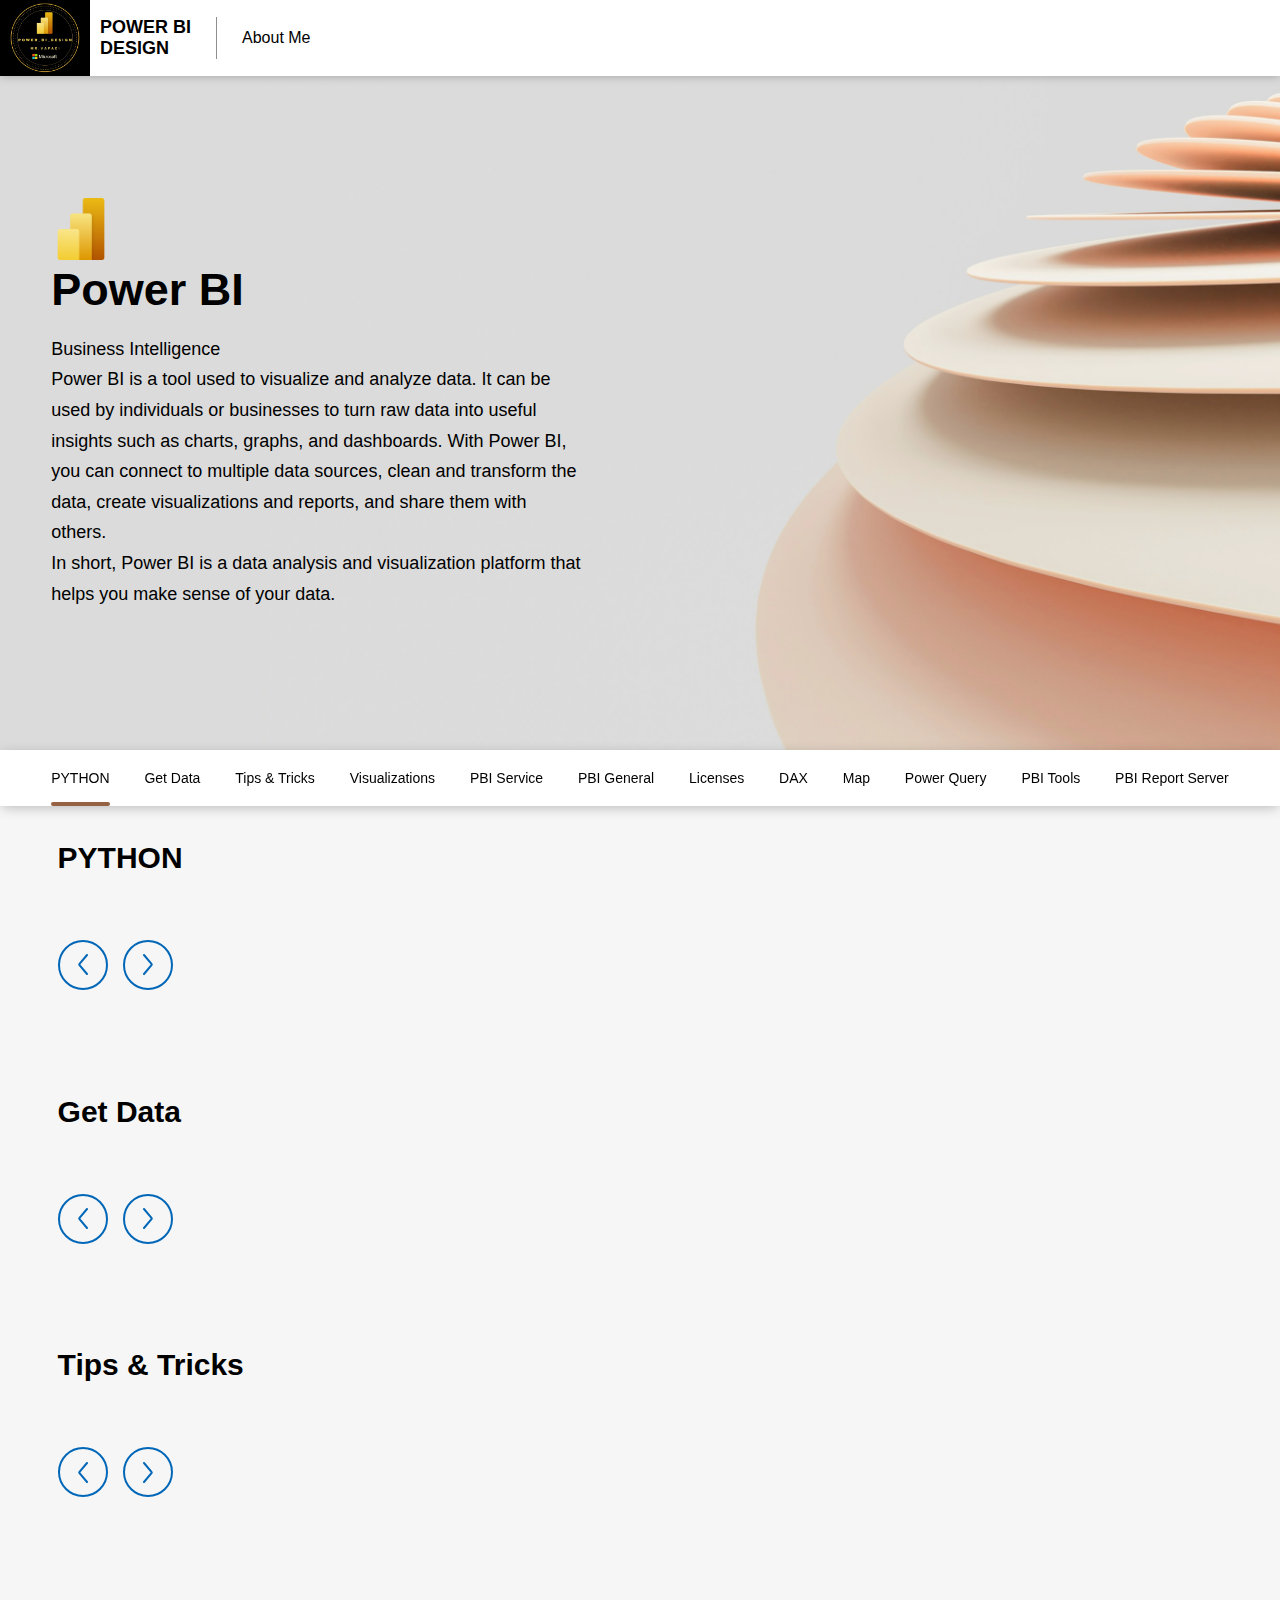
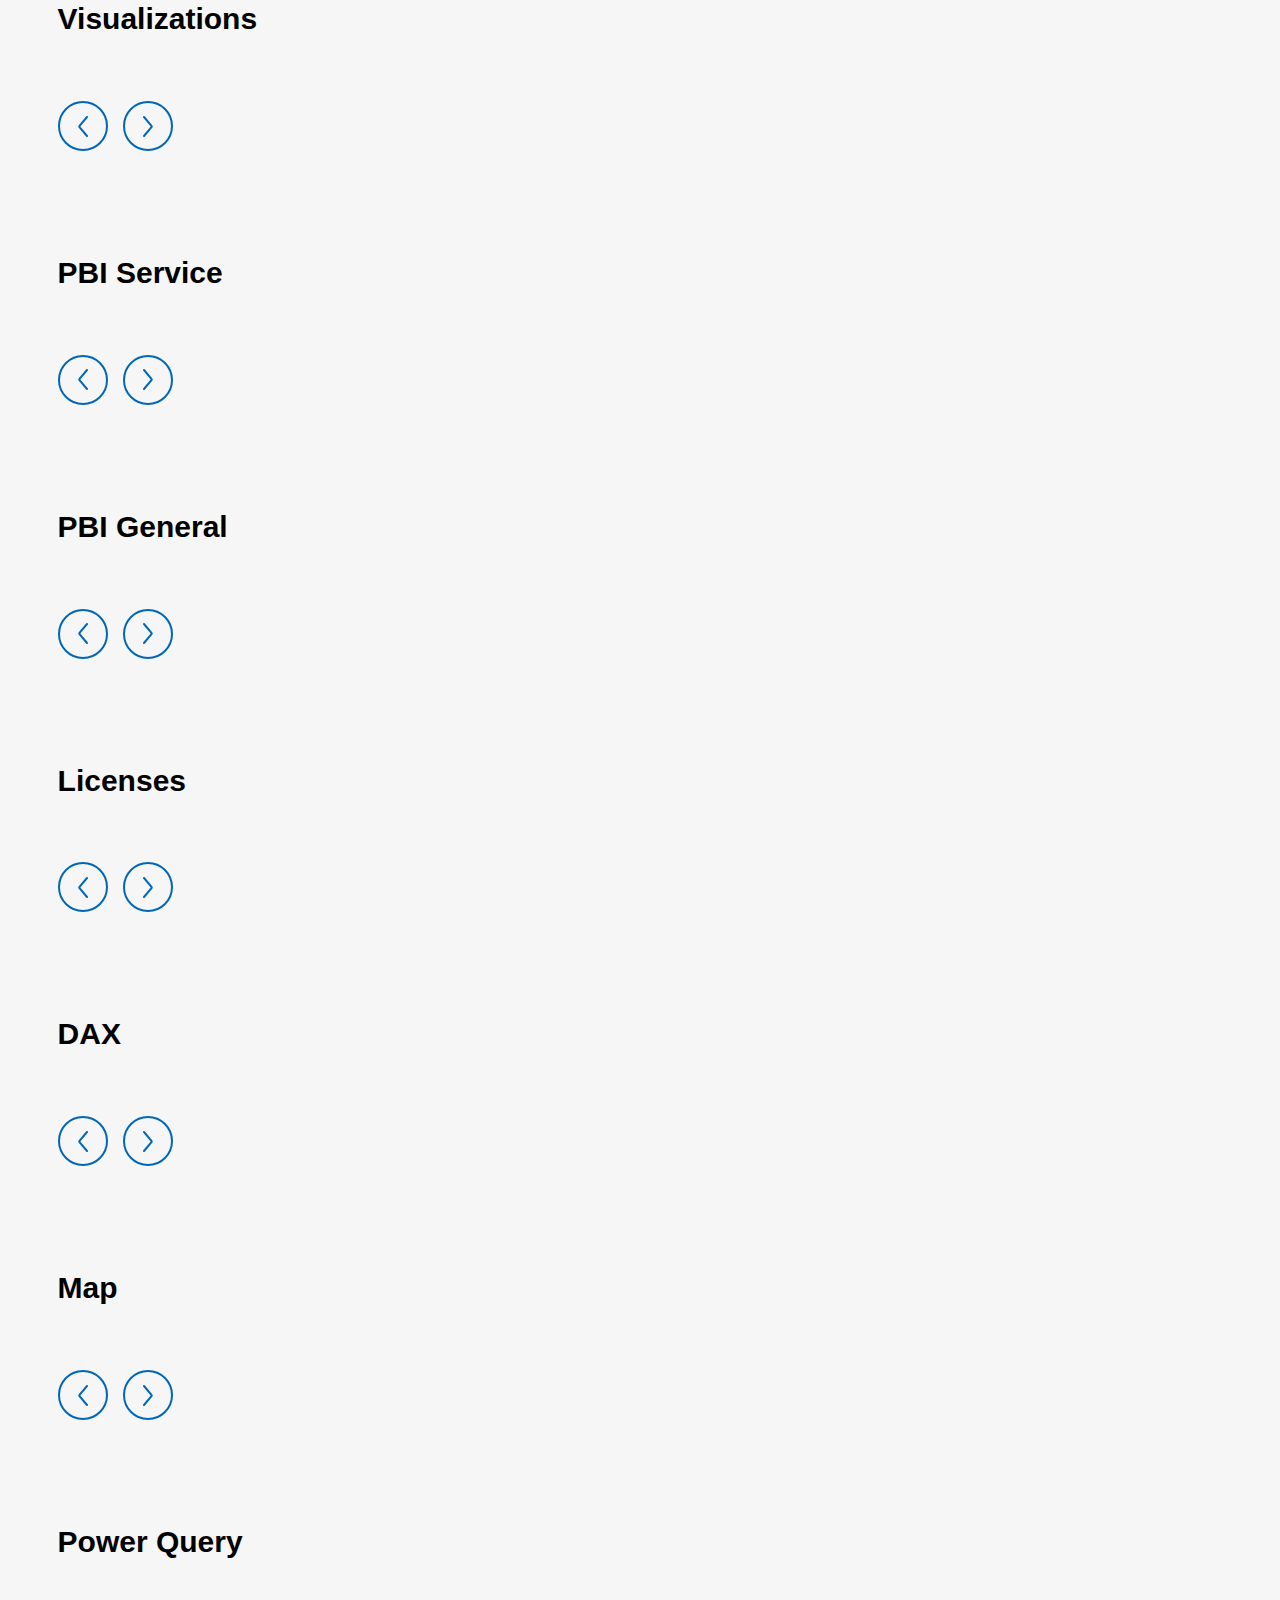
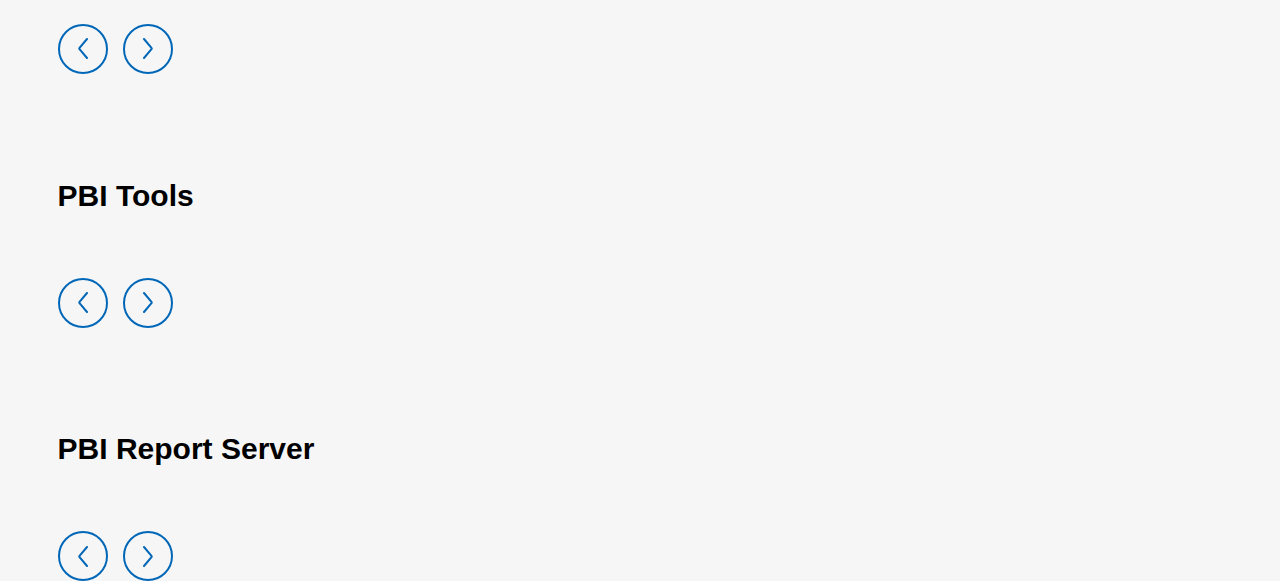
==== commit 9568bd81: "edit logo" ====
--- a/index.html
+++ b/index.html
@@ -10,10 +10,11 @@
 </head>
 
 <body>
-
     <header class="header">
         <div class="header__logo">
-            <img src="/assets/images/BILogo.png" alt="logo">
+            <div class="header__logo__image">
+                <img src="/assets/images/personalLogo.png" alt="logo">
+            </div>
             <p>POWER BI <br> DESIGN</p>
         </div>
         <div class="header__nav">
@@ -23,6 +24,7 @@
 
     <section class="slider">
         <div class="slider__text">
+            <img src="/assets/images/bigBiLogo.png" alt="logo">
             <h1>Power BI</h1>
             <p>Business Intelligence <br> Power BI is a tool used to visualize and analyze data. It can be used by
                 individuals or businesses to turn raw data into useful insights such as charts, graphs, and dashboards.
--- a/assets/css/main.min.css
+++ b/assets/css/main.min.css
@@ -44,7 +44,7 @@
   }
 }
 .resumeBody h1 {
-  font-family: fat;
+  font-family: heavy;
 }
 .resumeBody h2 {
   font-family: heavy;
@@ -143,7 +143,6 @@
   -webkit-box-pack: start;
       -ms-flex-pack: start;
           justify-content: flex-start;
-  padding: 10px 4%;
   background-color: white;
   -webkit-box-shadow: 0 0px 9px rgba(0, 0, 0, 0.27);
           box-shadow: 0 0px 9px rgba(0, 0, 0, 0.27);
@@ -169,32 +168,46 @@
       -ms-flex-pack: center;
           justify-content: center;
   padding: 0;
-  padding-right: 25px;
-  border-right: 1px solid #8E8E8E;
-}
-@media screen and (max-width: 600px) {
-  .header__logo {
-    border-right: none;
+}
+.header__logo__image {
+  background-color: black;
+  height: 100%;
+  max-width: 70px;
+  display: -webkit-box;
+  display: -ms-flexbox;
+  display: flex;
+  -webkit-box-align: center;
+      -ms-flex-align: center;
+          align-items: center;
+  -webkit-box-pack: center;
+      -ms-flex-pack: center;
+          justify-content: center;
+  padding: 3px 10px;
+  -webkit-box-sizing: content-box;
+          box-sizing: content-box;
+  margin-right: 10px;
+}
+@media screen and (max-width: 1024px) {
+  .header__logo__image {
+    max-width: 65px;
+  }
+}
+@media screen and (max-width: 600px) {
+  .header__logo__image {
+    max-width: 60px;
   }
 }
 .header__logo img {
-  max-width: 50px;
-}
-@media screen and (max-width: 1024px) {
-  .header__logo img {
-    max-width: 45px;
-  }
-}
-@media screen and (max-width: 600px) {
-  .header__logo img {
-    max-width: 40px;
-  }
+  width: 100%;
 }
 .header__logo p {
   margin: 0;
   font-weight: bolder;
-  color: #787878;
+  color: black;
   font-size: 18px;
+  padding-right: 25px;
+  border-right: 1px solid #8E8E8E;
+  margin: 10px 0;
 }
 @media screen and (max-width: 1024px) {
   .header__logo p {
@@ -204,6 +217,7 @@
 @media screen and (max-width: 600px) {
   .header__logo p {
     font-size: 15px;
+    border: none;
   }
 }
 .header__nav {
@@ -219,11 +233,6 @@
   gap: 20px;
   padding: 0 25px;
 }
-@media screen and (max-width: 600px) {
-  .header__nav {
-    padding: 0;
-  }
-}
 
 .slider {
   background-image: url("/assets/images/BG.png");
@@ -240,7 +249,7 @@
       -ms-flex-pack: start;
           justify-content: flex-start;
   padding: 4%;
-  margin-top: 70px;
+  margin-top: 75px;
 }
 @media screen and (max-width: 1024px) {
   .slider {
@@ -265,6 +274,20 @@
 @media screen and (max-width: 600px) {
   .slider__text {
     width: 65%;
+  }
+}
+.slider__text img {
+  width: 50%;
+  max-width: 60px;
+}
+@media screen and (max-width: 1024px) {
+  .slider__text img {
+    max-width: 50px;
+  }
+}
+@media screen and (max-width: 600px) {
+  .slider__text img {
+    max-width: 45px;
   }
 }
 .slider__text h1 {
@@ -428,7 +451,7 @@
 @media screen and (max-width: 600px) {
   .cardsSection__title {
     font-size: 22px;
-    padding-top: 110px;
+    padding-top: 90px;
   }
 }
 .cardsSection__cards {
@@ -441,10 +464,12 @@
   gap: 20px;
   overflow-x: scroll;
   width: 100%;
-  padding: 20px 0;
-  padding-bottom: 5px;
+  padding: 5px 0;
   -webkit-box-sizing: content-box;
           box-sizing: content-box;
+  -webkit-box-align: stretch;
+      -ms-flex-align: stretch;
+          align-items: stretch;
 }
 @media screen and (max-width: 600px) {
   .cardsSection__cards {
@@ -464,6 +489,7 @@
       -ms-flex-align: center;
           align-items: center;
   padding: 30px 4.5%;
+  padding-bottom: 0;
   gap: 15px;
 }
 .arrows__prev {
@@ -549,25 +575,56 @@
           justify-content: space-between;
   width: 29%;
   min-width: 330px;
+  cursor: pointer;
 }
 @media screen and (max-width: 600px) {
   .cardsSection__cards__card {
     -webkit-box-shadow: 0 0 5px rgba(0, 0, 0, 0.23);
             box-shadow: 0 0 5px rgba(0, 0, 0, 0.23);
     border-radius: 40px;
-  }
+    -webkit-transition: 600ms;
+    transition: 600ms;
+  }
+}
+.cardsSection__cards__card:hover {
+  -webkit-box-shadow: 0 0 5px rgba(0, 0, 0, 0.43);
+          box-shadow: 0 0 5px rgba(0, 0, 0, 0.43);
+  -webkit-transition: 600ms;
+  transition: 600ms;
+}
+.cardsSection__cards__card:hover .cardsSection__cards__card__image img {
+  -webkit-transform: scale(1.05);
+          transform: scale(1.05);
+  -webkit-transition: 600ms;
+  transition: 600ms;
 }
 .cardsSection__cards__card__image {
   background-color: #D9D9D9;
   border-radius: 32.5px;
   width: 100%;
   height: 210px;
+  display: -webkit-box;
+  display: -ms-flexbox;
+  display: flex;
+  -webkit-box-align: center;
+      -ms-flex-align: center;
+          align-items: center;
+  -webkit-box-pack: center;
+      -ms-flex-pack: center;
+          justify-content: center;
+  overflow: hidden;
 }
 @media screen and (max-width: 600px) {
   .cardsSection__cards__card__image {
     border-radius: 29.5;
   }
 }
+.cardsSection__cards__card__image img {
+  min-height: 100%;
+  min-width: 100%;
+  -webkit-transition: 600ms;
+  transition: 600ms;
+}
 .cardsSection__cards__card:first-child {
   margin-left: 4%;
 }
@@ -578,19 +635,19 @@
   padding: 0 15px;
 }
 .cardsSection__cards__card__about__title {
-  font-size: 26px;
+  font-size: 25px;
   font-weight: normal;
   margin-bottom: 0;
   font-weight: 600;
 }
 @media screen and (max-width: 1024px) {
   .cardsSection__cards__card__about__title {
-    font-size: 25px;
+    font-size: 22px;
   }
 }
 @media screen and (max-width: 600px) {
   .cardsSection__cards__card__about__title {
-    font-size: 22px;
+    font-size: 20px;
   }
 }
 .cardsSection__cards__card__about__desc {
@@ -611,12 +668,18 @@
   gap: 5px;
   padding: 0 15px;
 }
+.cardsSection__cards__card__more:hover .cardsSection__cards__card__more__svg {
+  background-color: #005392;
+}
+.cardsSection__cards__card__more:hover .cardsSection__cards__card__more__text {
+  color: #005392;
+}
 .cardsSection__cards__card__more__svg {
   background-color: #0067B8;
   padding: 2px 7px;
   border-radius: 8px;
 }
-.cardsSection__cards__card__more p {
+.cardsSection__cards__card__more__text {
   color: #0067B8;
   font-size: 14px;
 }
@@ -722,7 +785,7 @@
   color: white;
   gap: 25px;
   width: 21%;
-  min-width: 270px;
+  min-width: 280px;
 }
 @media screen and (max-width: 1100px) {
   .personal {
@@ -751,7 +814,7 @@
   -webkit-box-pack: start;
       -ms-flex-pack: start;
           justify-content: flex-start;
-  gap: 35px;
+  gap: 40px;
   padding-bottom: 10px;
 }
 @media screen and (max-width: 1100px) {
@@ -774,7 +837,6 @@
 }
 @media screen and (max-width: 780px) {
   .personal__image {
-    aspect-ratio: 1.2/1;
     background-size: 100%;
     background-attachment: fixed;
   }
@@ -858,7 +920,7 @@
   margin: 0;
 }
 .personal__info .devider {
-  height: 0.2px;
+  height: 0.5px;
   background-color: white;
   width: 100%;
 }
@@ -948,10 +1010,11 @@
       -ms-flex-direction: column;
           flex-direction: column;
   gap: 10px;
-  padding: 10px 0;
+  padding: 20px 0;
 }
 .personal__contact__contents svg {
-  width: 20px;
+  width: 25px;
+  margin-bottom: 3px;
 }
 .personal__contact__contents div {
   display: -webkit-box;
@@ -961,12 +1024,15 @@
   -webkit-box-direction: normal;
       -ms-flex-direction: column;
           flex-direction: column;
-  gap: 3px;
+  gap: 5px;
 }
 .personal__contact__contents div a {
-  font-size: 13px;
+  font-size: 14px;
   font-family: light;
   line-height: 1.2;
+}
+.personal__contact__contents div a:hover {
+  text-decoration: underline;
 }
 
 .leftBox {
@@ -1172,6 +1238,8 @@
 }
 .mobileFooter__certificates h3::after {
   background-color: white !important;
+  -webkit-transition: 500ms;
+  transition: 500ms;
 }
 .mobileFooter__contact {
   width: 100%;
@@ -1194,10 +1262,11 @@
       -ms-flex-direction: column;
           flex-direction: column;
   gap: 15px;
-  padding: 15px 0;
+  padding: 20px 0;
 }
 .mobileFooter__contact__contents svg {
-  width: 20px;
+  width: 25px;
+  margin-bottom: 5px;
 }
 .mobileFooter__contact__contents div {
   display: -webkit-box;
@@ -1213,6 +1282,22 @@
   font-size: 14px;
   font-family: light;
   line-height: 1.2;
+}
+.mobileFooter__contact__contents div a:hover {
+  text-decoration: underline;
+}
+
+.certificates {
+  cursor: pointer;
+}
+.certificates::after {
+  -webkit-transition: 500ms;
+  transition: 500ms;
+}
+.certificates:hover::after {
+  width: 100%;
+  -webkit-transition: 500ms;
+  transition: 500ms;
 }
 
 .aboutBox {
@@ -1246,7 +1331,7 @@
   .aboutBox {
     padding: 10% 3%;
     gap: 25px;
-    background-image: url("/assets/images/resume/mobileBG.png");
+    background-image: url("/assets/images/resume/mobileBG.png") !important;
     background-size: cover;
     background-attachment: fixed;
   }
@@ -1332,4 +1417,138 @@
           justify-content: center;
   gap: 10px;
   margin-bottom: 20px;
+}
+
+.certificatePage {
+  min-height: 100vh;
+  font-family: regular;
+  background-image: url("/assets/images/resume/bgResume.png");
+  background-attachment: fixed;
+  background-size: cover;
+  background-position-x: left;
+  -webkit-backdrop-filter: blur(60px);
+          backdrop-filter: blur(60px);
+  padding: 40px 0;
+}
+@media screen and (max-width: 1100px) {
+  .certificatePage {
+    background-image: url("/assets/images/resume/tabletBG.png");
+    height: unset;
+  }
+}
+@media screen and (max-width: 600px) {
+  .certificatePage {
+    background-image: url("/assets/images/resume/mobileBG.png");
+    height: unset;
+  }
+}
+.certificatePage .titles {
+  position: relative;
+  margin: 0 10%;
+  margin-bottom: 25px;
+  font-family: medium;
+  display: inline-block;
+}
+.certificatePage .titles::after {
+  content: "";
+  height: 3px;
+  border-radius: 20px;
+  width: 60%;
+  position: absolute;
+  bottom: -1px;
+  right: 0;
+  background-color: black;
+}
+.certificatePage__container {
+  display: -webkit-box;
+  display: -ms-flexbox;
+  display: flex;
+  -webkit-box-align: stretch;
+      -ms-flex-align: stretch;
+          align-items: stretch;
+  -ms-flex-wrap: wrap;
+      flex-wrap: wrap;
+  -webkit-box-pack: center;
+      -ms-flex-pack: center;
+          justify-content: center;
+  width: 90%;
+  margin: auto;
+  gap: 20px;
+}
+.certificatePage__card {
+  -ms-flex-negative: 0;
+      flex-shrink: 0;
+  -webkit-box-shadow: 0 0 5px rgba(0, 0, 0, 0.2);
+          box-shadow: 0 0 5px rgba(0, 0, 0, 0.2);
+  padding: 10px;
+  background-color: rgba(244, 244, 244, 0.95);
+  -webkit-backdrop-filter: blur(5px);
+          backdrop-filter: blur(5px);
+  display: -webkit-box;
+  display: -ms-flexbox;
+  display: flex;
+  -webkit-box-orient: vertical;
+  -webkit-box-direction: normal;
+      -ms-flex-direction: column;
+          flex-direction: column;
+  -webkit-box-align: center;
+      -ms-flex-align: center;
+          align-items: center;
+  -webkit-box-pack: justify;
+      -ms-flex-pack: justify;
+          justify-content: space-between;
+  width: 30%;
+  min-width: 300px;
+  cursor: pointer;
+}
+@media screen and (max-width: 600px) {
+  .certificatePage__card {
+    -webkit-box-shadow: 0 0 5px rgba(0, 0, 0, 0.23);
+            box-shadow: 0 0 5px rgba(0, 0, 0, 0.23);
+    -webkit-transition: 600ms;
+    transition: 600ms;
+  }
+}
+.certificatePage__card:hover {
+  -webkit-box-shadow: 0 0 5px rgba(0, 0, 0, 0.43);
+          box-shadow: 0 0 5px rgba(0, 0, 0, 0.43);
+  -webkit-transition: 600ms;
+  transition: 600ms;
+}
+.certificatePage__card:hover .certificatePage__card__image img {
+  -webkit-transform: scale(1.05);
+          transform: scale(1.05);
+  -webkit-transition: 600ms;
+  transition: 600ms;
+}
+.certificatePage__card__title {
+  height: 30%;
+  font-family: medium;
+  text-align: center;
+}
+.certificatePage__card__image {
+  background-color: #D9D9D9;
+  width: 100%;
+  height: 70%;
+  display: -webkit-box;
+  display: -ms-flexbox;
+  display: flex;
+  -webkit-box-align: center;
+      -ms-flex-align: center;
+          align-items: center;
+  -webkit-box-pack: center;
+      -ms-flex-pack: center;
+          justify-content: center;
+  overflow: hidden;
+}
+@media screen and (max-width: 600px) {
+  .certificatePage__card__image {
+    border-radius: 29.5;
+  }
+}
+.certificatePage__card__image img {
+  min-height: 100%;
+  min-width: 100%;
+  -webkit-transition: 600ms;
+  transition: 600ms;
 }/*# sourceMappingURL=main.min.css.map */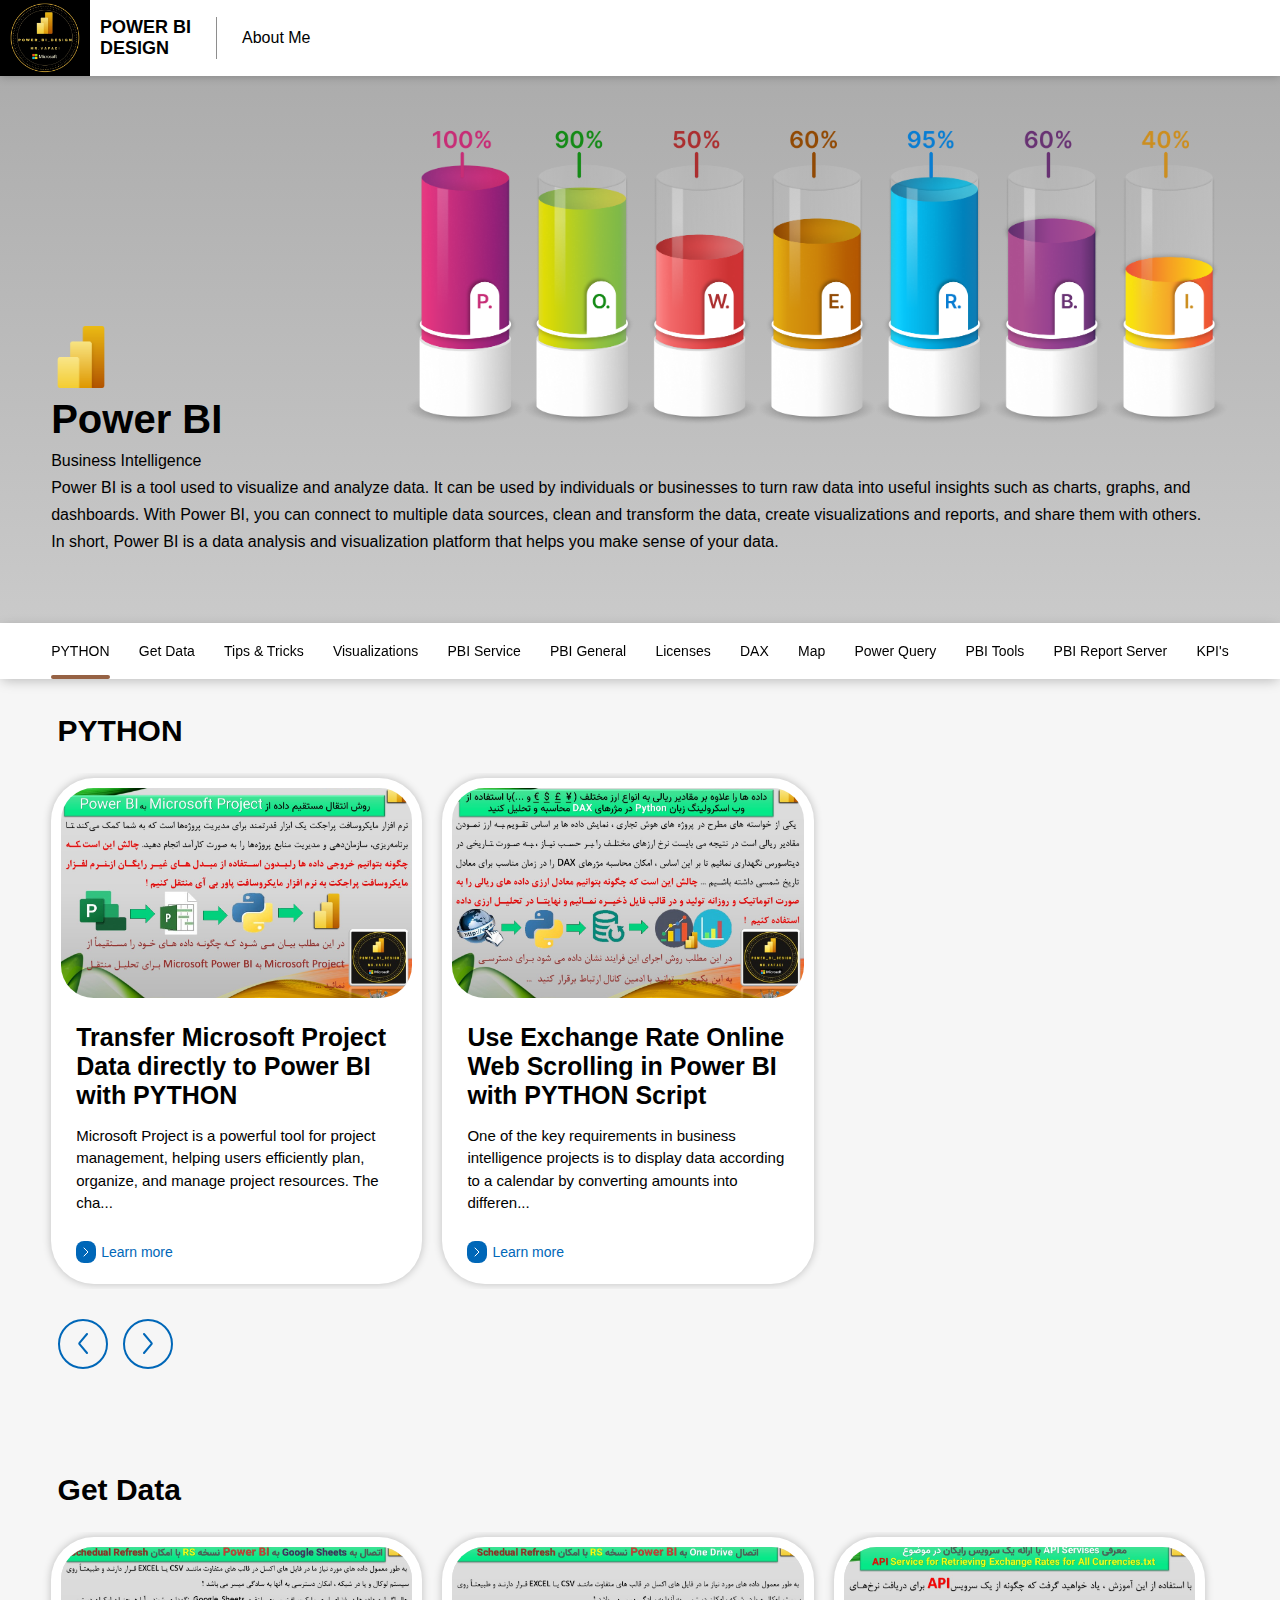
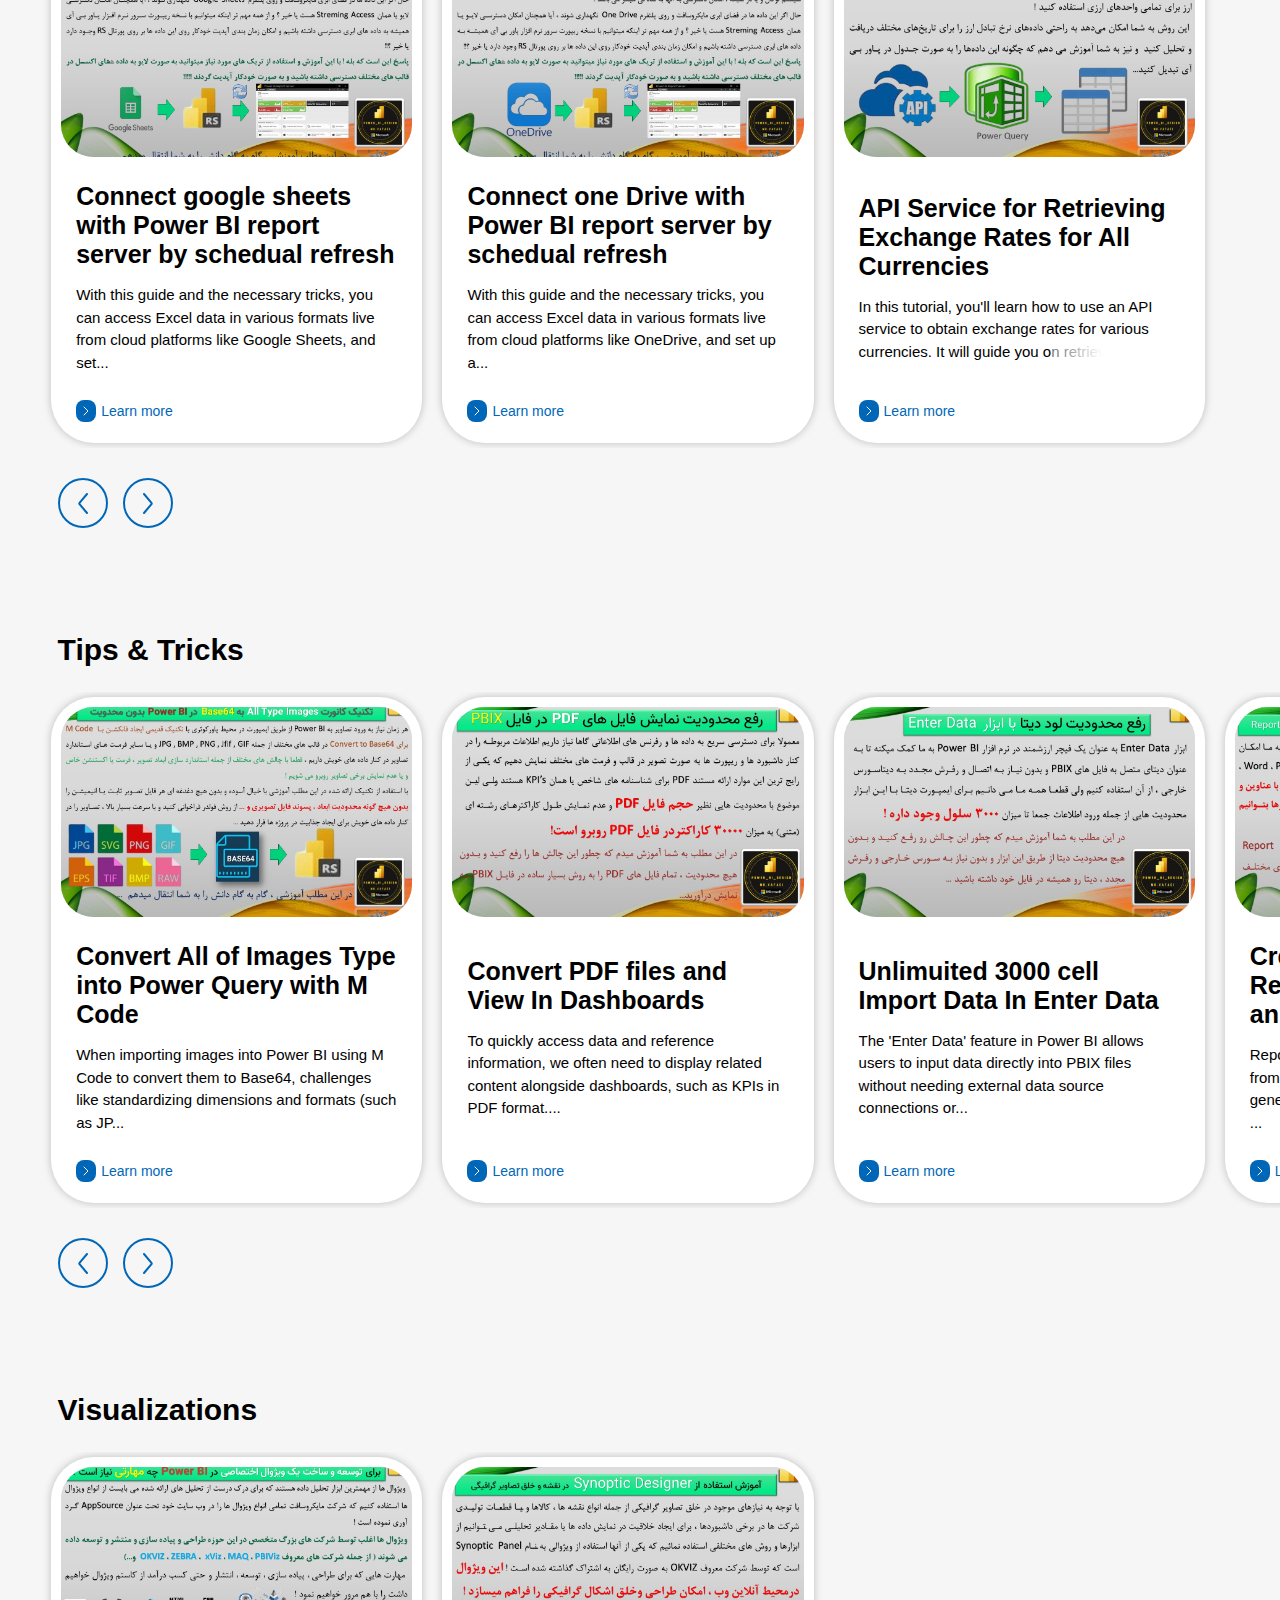
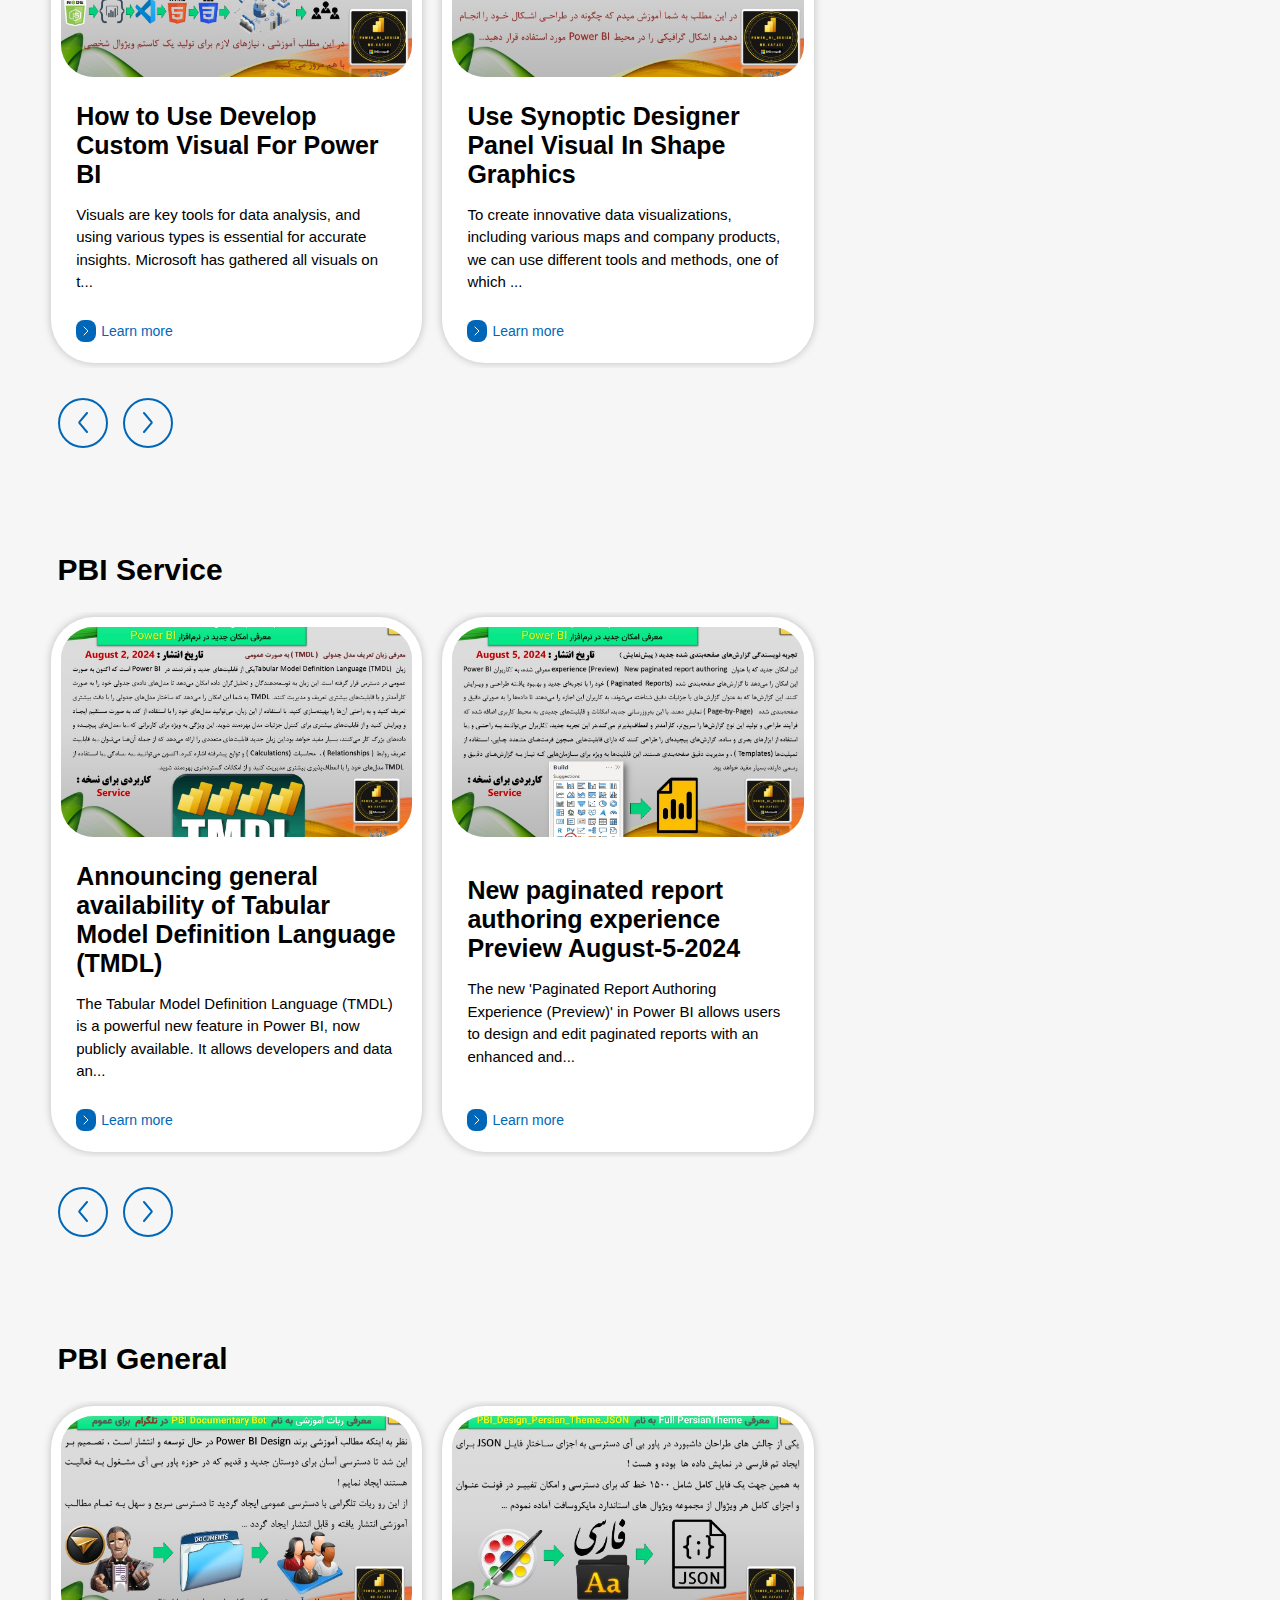
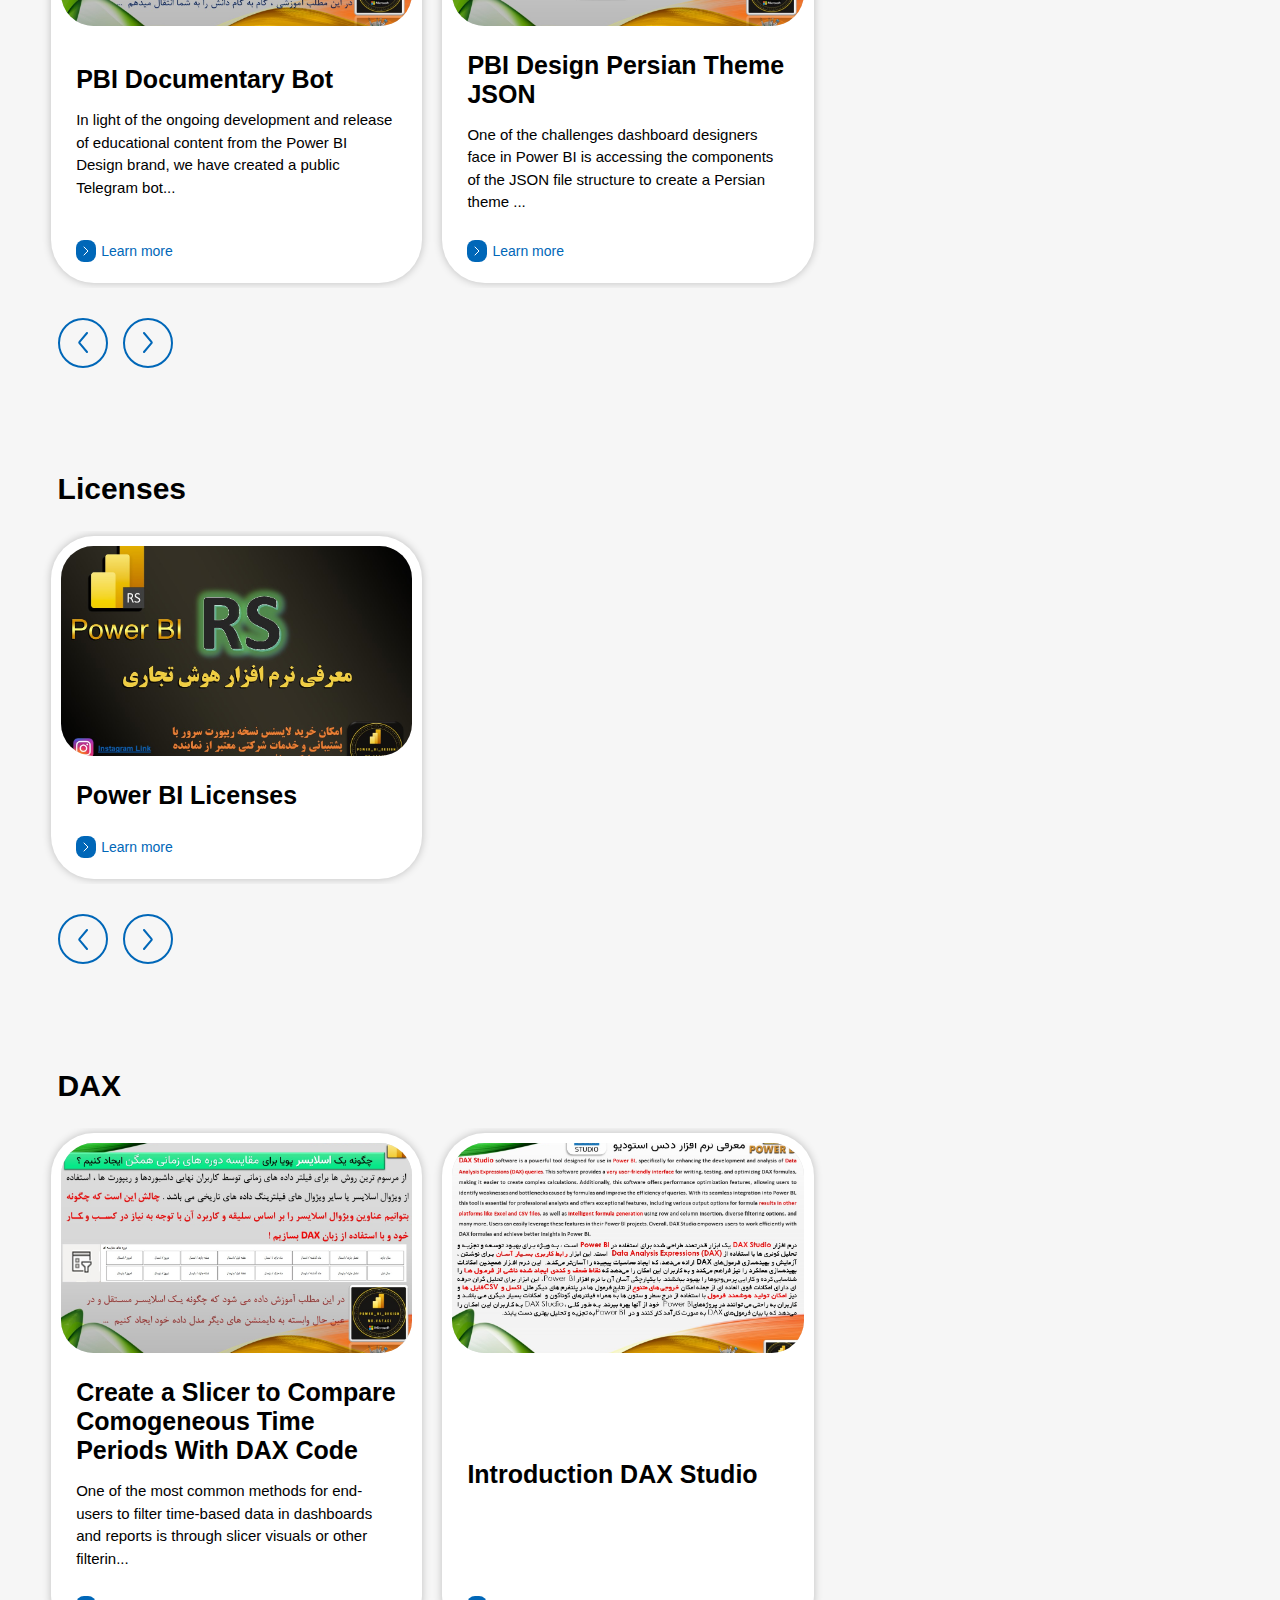
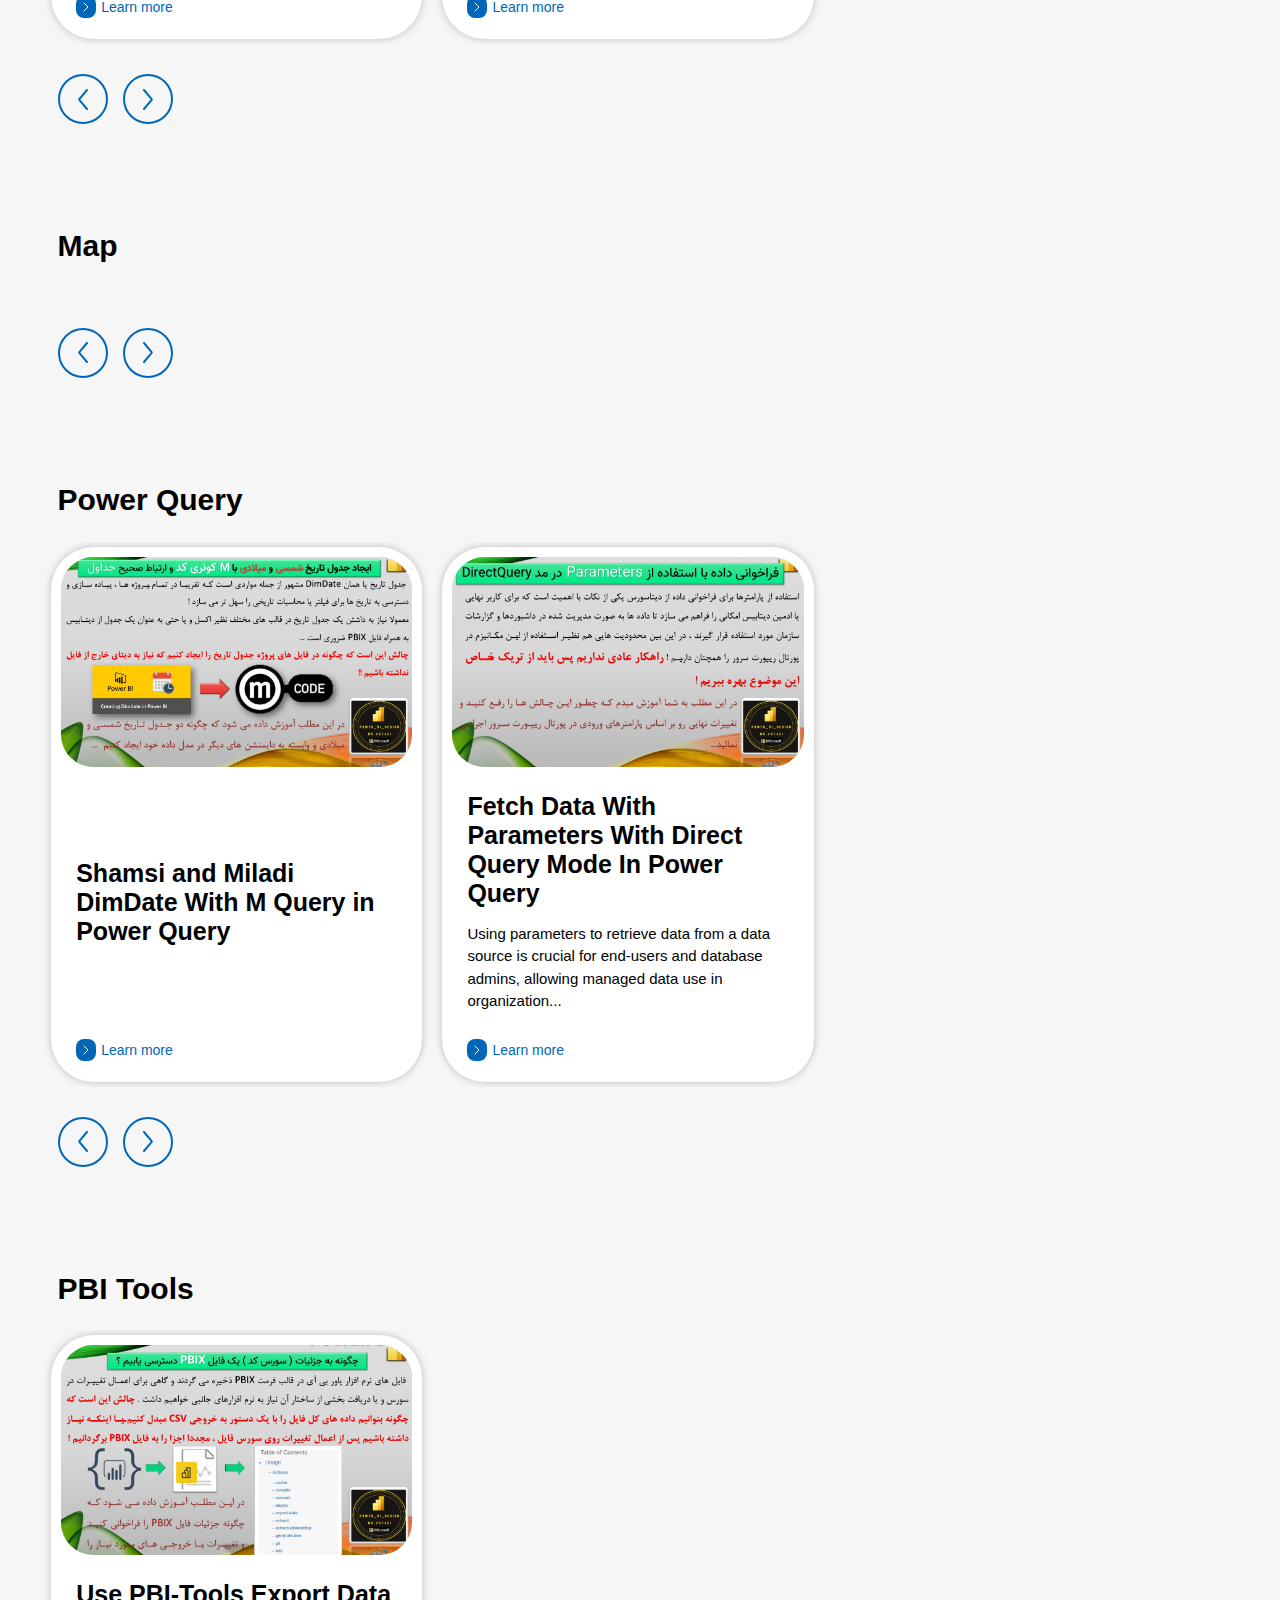
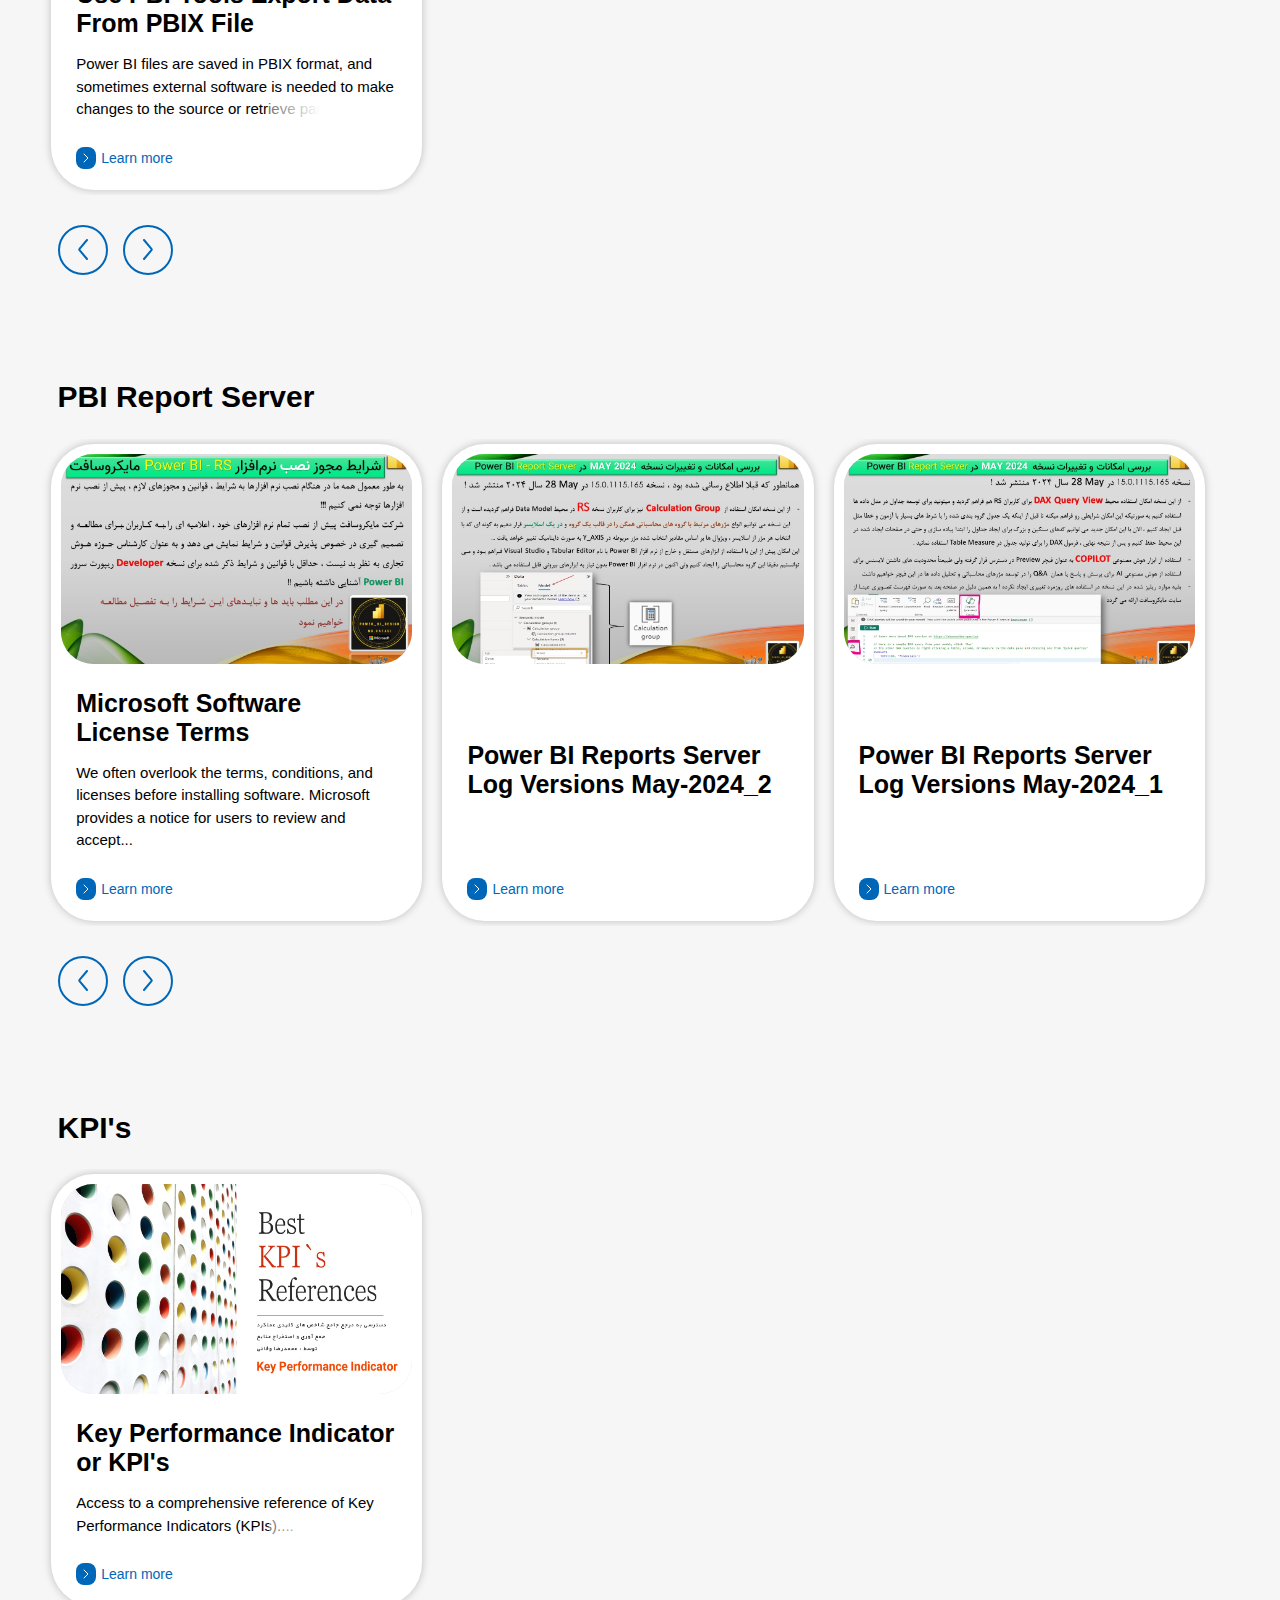
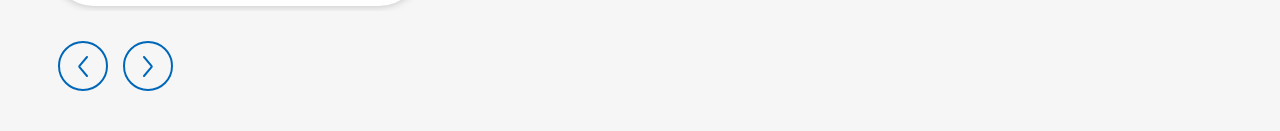
==== commit c0dd7bc5: "change slider image" ====
--- a/index.html
+++ b/index.html
@@ -23,6 +23,9 @@
     </header>
 
     <section class="slider">
+        <div class="slider__image">
+            <img src="/assets/images/powerBC.png" alt="diagram">
+        </div>
         <div class="slider__text">
             <img src="/assets/images/bigBiLogo.png" alt="logo">
             <h1>Power BI</h1>
--- a/assets/css/main.min.css
+++ b/assets/css/main.min.css
@@ -2,6 +2,7 @@
   margin: 0;
   font-family: Arial, Helvetica, sans-serif;
   background-color: #F6F6F6;
+  margin-bottom: 40px;
 }
 
 a {
@@ -46,12 +47,27 @@
 .resumeBody h1 {
   font-family: heavy;
 }
+@media screen and (min-width: 2000px) {
+  .resumeBody h1 {
+    font-size: 2.4rem;
+  }
+}
 .resumeBody h2 {
   font-family: heavy;
+}
+@media screen and (min-width: 2000px) {
+  .resumeBody h2 {
+    font-size: 2.2rem !important;
+  }
 }
 .resumeBody h3 {
   font-family: bold;
   font-size: 1.3rem !important;
+}
+@media screen and (min-width: 2000px) {
+  .resumeBody h3 {
+    font-size: 2rem !important;
+  }
 }
 .resumeBody .titles {
   position: relative;
@@ -68,6 +84,16 @@
   right: 0;
   background-color: black;
 }
+@media screen and (min-width: 2000px) {
+  .resumeBody .titles {
+    font-size: 2.3rem !important;
+  }
+}
+@media screen and (min-width: 2000px) {
+  .resumeBody p, .resumeBody a, .resumeBody li {
+    font-size: 18px;
+  }
+}
 
 .font-hairline {
   font-family: hairline;
@@ -235,45 +261,66 @@
 }
 
 .slider {
-  background-image: url("/assets/images/BG.png");
-  background-size: cover;
-  height: 75vh;
-  width: 100%;
-  display: -webkit-box;
-  display: -ms-flexbox;
-  display: flex;
-  -webkit-box-align: center;
-      -ms-flex-align: center;
-          align-items: center;
-  -webkit-box-pack: start;
-      -ms-flex-pack: start;
-          justify-content: flex-start;
+  background: -webkit-gradient(linear, left top, left bottom, from(#ACACAC), to(#CACACA));
+  background: linear-gradient(to bottom, #ACACAC, #CACACA);
+  width: 100%;
+  display: -webkit-box;
+  display: -ms-flexbox;
+  display: flex;
+  -webkit-box-orient: vertical;
+  -webkit-box-direction: normal;
+      -ms-flex-direction: column;
+          flex-direction: column;
+  -webkit-box-pack: center;
+      -ms-flex-pack: center;
+          justify-content: center;
   padding: 4%;
   margin-top: 75px;
 }
 @media screen and (max-width: 1024px) {
   .slider {
     margin-top: 65px;
-    background-position: center;
   }
 }
 @media screen and (max-width: 600px) {
   .slider {
     margin-top: 60px;
-    background-position: calc(55% - 20px);
+  }
+}
+.slider__image {
+  display: -webkit-box;
+  display: -ms-flexbox;
+  display: flex;
+  -webkit-box-align: center;
+      -ms-flex-align: center;
+          align-items: center;
+  -webkit-box-pack: end;
+      -ms-flex-pack: end;
+          justify-content: flex-end;
+}
+@media screen and (max-width: 1024px) {
+  .slider__image {
+    -webkit-box-pack: center;
+        -ms-flex-pack: center;
+            justify-content: center;
+    padding: 20px 0;
+  }
+}
+.slider__image img {
+  width: 70%;
+}
+@media screen and (max-width: 1024px) {
+  .slider__image img {
+    width: 100%;
+    max-width: 730px;
   }
 }
 .slider__text {
-  width: 45%;
+  margin-top: -100px;
 }
 @media screen and (max-width: 1024px) {
   .slider__text {
-    width: 53%;
-  }
-}
-@media screen and (max-width: 600px) {
-  .slider__text {
-    width: 65%;
+    margin-top: 0;
   }
 }
 .slider__text img {
@@ -291,8 +338,8 @@
   }
 }
 .slider__text h1 {
-  font-size: 45px;
-  margin: 0;
+  font-size: 40px;
+  margin: 5px 0;
 }
 @media screen and (max-width: 1024px) {
   .slider__text h1 {
@@ -307,12 +354,7 @@
 .slider__text p {
   line-height: 1.7;
   font-weight: lighter;
-  font-size: 18px;
-}
-@media screen and (max-width: 1024px) {
-  .slider__text p {
-    font-size: 16px;
-  }
+  margin-top: 0;
 }
 @media screen and (max-width: 600px) {
   .slider__text p {
@@ -633,6 +675,8 @@
 }
 .cardsSection__cards__card__about {
   padding: 0 15px;
+  -ms-flex-item-align: baseline;
+      align-self: baseline;
 }
 .cardsSection__cards__card__about__title {
   font-size: 25px;
@@ -653,6 +697,7 @@
 .cardsSection__cards__card__about__desc {
   font-size: 15px;
   line-height: 1.5;
+  position: relative;
 }
 .cardsSection__cards__card__more {
   display: -webkit-box;
@@ -682,6 +727,16 @@
 .cardsSection__cards__card__more__text {
   color: #0067B8;
   font-size: 14px;
+}
+
+.shadow {
+  background: -webkit-gradient(linear, right top, left top, color-stop(60%, white), to(rgba(255, 255, 255, 0.422)));
+  background: linear-gradient(to left, white 60%, rgba(255, 255, 255, 0.422));
+  position: absolute;
+  bottom: 0;
+  right: 0;
+  height: 18px;
+  width: 40%;
 }
 
 .mobileNav {
@@ -798,6 +853,11 @@
     width: 100%;
   }
 }
+@media screen and (min-width: 2000px) {
+  .personal {
+    min-width: 380px;
+  }
+}
 .personal__body {
   display: -webkit-box;
   display: -ms-flexbox;
@@ -971,9 +1031,13 @@
   -webkit-box-align: center;
       -ms-flex-align: center;
           align-items: center;
+  -webkit-box-pack: end;
+      -ms-flex-pack: end;
+          justify-content: flex-end;
   gap: 10px;
   width: 100%;
-  font-size: 15.6px;
+  border-bottom: 0.5px solid white;
+  padding: 2px 5px;
 }
 .personal__skills__skill p {
   text-wrap: nowrap;
@@ -1034,6 +1098,11 @@
 .personal__contact__contents div a:hover {
   text-decoration: underline;
 }
+@media screen and (min-width: 2000px) {
+  .personal__contact__contents div a {
+    font-size: 17px;
+  }
+}
 
 .leftBox {
   background-color: rgba(244, 244, 244, 0.95);
@@ -1053,6 +1122,7 @@
       -ms-flex-pack: justify;
           justify-content: space-between;
   min-width: 23%;
+  max-width: 300px !important;
   padding: 5% 2%;
 }
 @media screen and (max-width: 1100px) {
@@ -1092,9 +1162,18 @@
   -webkit-box-align: center;
       -ms-flex-align: center;
           align-items: center;
+  -webkit-box-pack: end;
+      -ms-flex-pack: end;
+          justify-content: flex-end;
   gap: 10px;
   width: 100%;
-  font-size: 15px;
+  border-bottom: 0.5px solid black;
+  padding: 2px 5px;
+}
+@media screen and (min-width: 2000px) {
+  .leftBox__skills__skill {
+    font-size: 20px;
+  }
 }
 .leftBox__skills__skill p {
   text-wrap: nowrap;
@@ -1147,6 +1226,11 @@
     font-size: 18px;
   }
 }
+@media screen and (min-width: 2000px) {
+  .progress span {
+    font-size: 25px;
+  }
+}
 .progress .language {
   display: -webkit-box;
   display: -ms-flexbox;
@@ -1163,6 +1247,11 @@
   margin: 2px 0;
   font-family: medium;
   font-size: 15px;
+}
+@media screen and (min-width: 2000px) {
+  .progress .language p {
+    font-size: 18px;
+  }
 }
 .progress .devider {
   height: 0.3px;
@@ -1290,6 +1379,11 @@
 .certificates {
   cursor: pointer;
 }
+@media screen and (min-width: 2000px) {
+  .certificates a {
+    font-size: 2.4rem;
+  }
+}
 .certificates::after {
   -webkit-transition: 500ms;
   transition: 500ms;
@@ -1308,9 +1402,9 @@
   -webkit-box-direction: normal;
       -ms-flex-direction: column;
           flex-direction: column;
-  -webkit-box-align: center;
-      -ms-flex-align: center;
-          align-items: center;
+  -webkit-box-align: stretch;
+      -ms-flex-align: stretch;
+          align-items: stretch;
   -webkit-box-pack: center;
       -ms-flex-pack: center;
           justify-content: center;
@@ -1445,9 +1539,14 @@
 .certificatePage .titles {
   position: relative;
   margin: 0 10%;
-  margin-bottom: 25px;
+  margin-bottom: 30px;
   font-family: medium;
   display: inline-block;
+}
+@media screen and (min-width: 2000px) {
+  .certificatePage .titles {
+    font-size: 2.5rem !important;
+  }
 }
 .certificatePage .titles::after {
   content: "";
@@ -1475,6 +1574,11 @@
   margin: auto;
   gap: 20px;
 }
+@media screen and (min-width: 2000px) {
+  .certificatePage__container {
+    gap: 30px;
+  }
+}
 .certificatePage__card {
   -ms-flex-negative: 0;
       flex-shrink: 0;
@@ -1509,22 +1613,15 @@
     transition: 600ms;
   }
 }
-.certificatePage__card:hover {
-  -webkit-box-shadow: 0 0 5px rgba(0, 0, 0, 0.43);
-          box-shadow: 0 0 5px rgba(0, 0, 0, 0.43);
-  -webkit-transition: 600ms;
-  transition: 600ms;
-}
-.certificatePage__card:hover .certificatePage__card__image img {
-  -webkit-transform: scale(1.05);
-          transform: scale(1.05);
-  -webkit-transition: 600ms;
-  transition: 600ms;
-}
 .certificatePage__card__title {
   height: 30%;
   font-family: medium;
   text-align: center;
+}
+@media screen and (min-width: 2000px) {
+  .certificatePage__card__title {
+    font-size: 1.2rem !important;
+  }
 }
 .certificatePage__card__image {
   background-color: #D9D9D9;
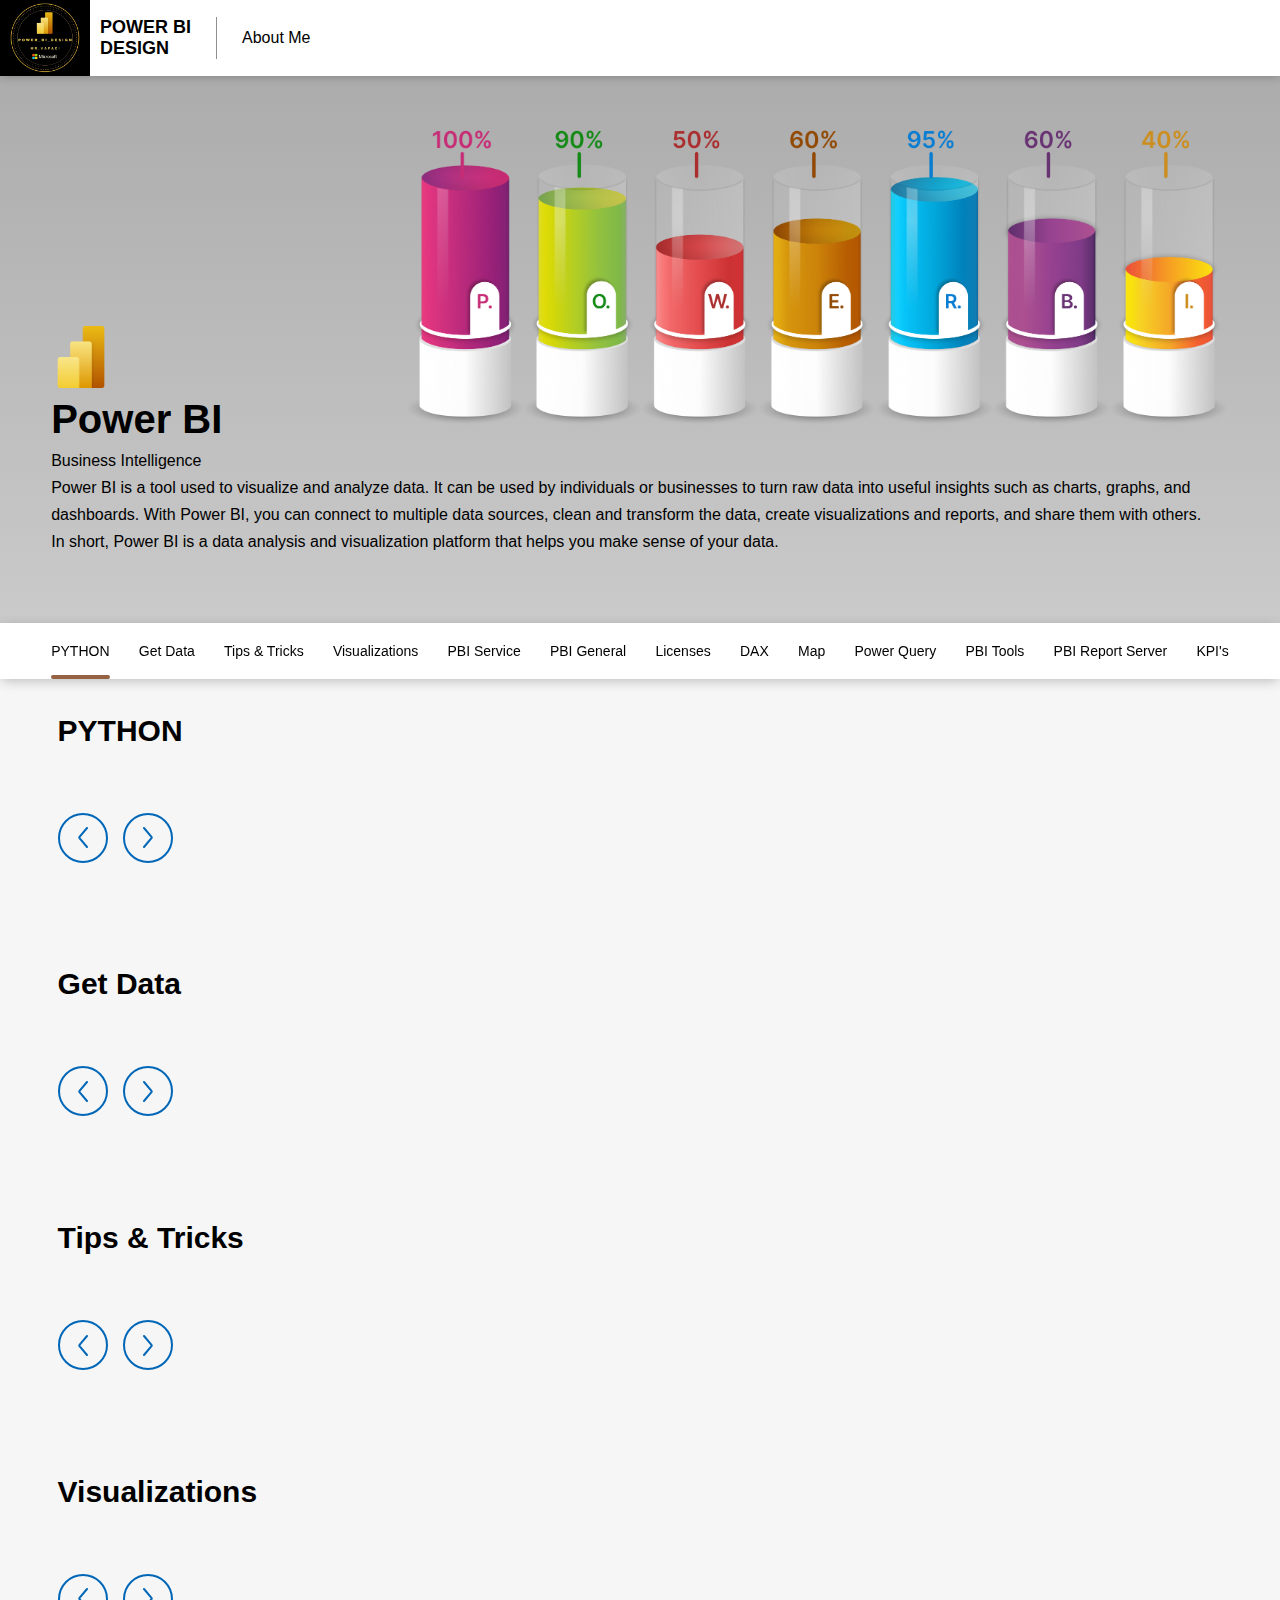
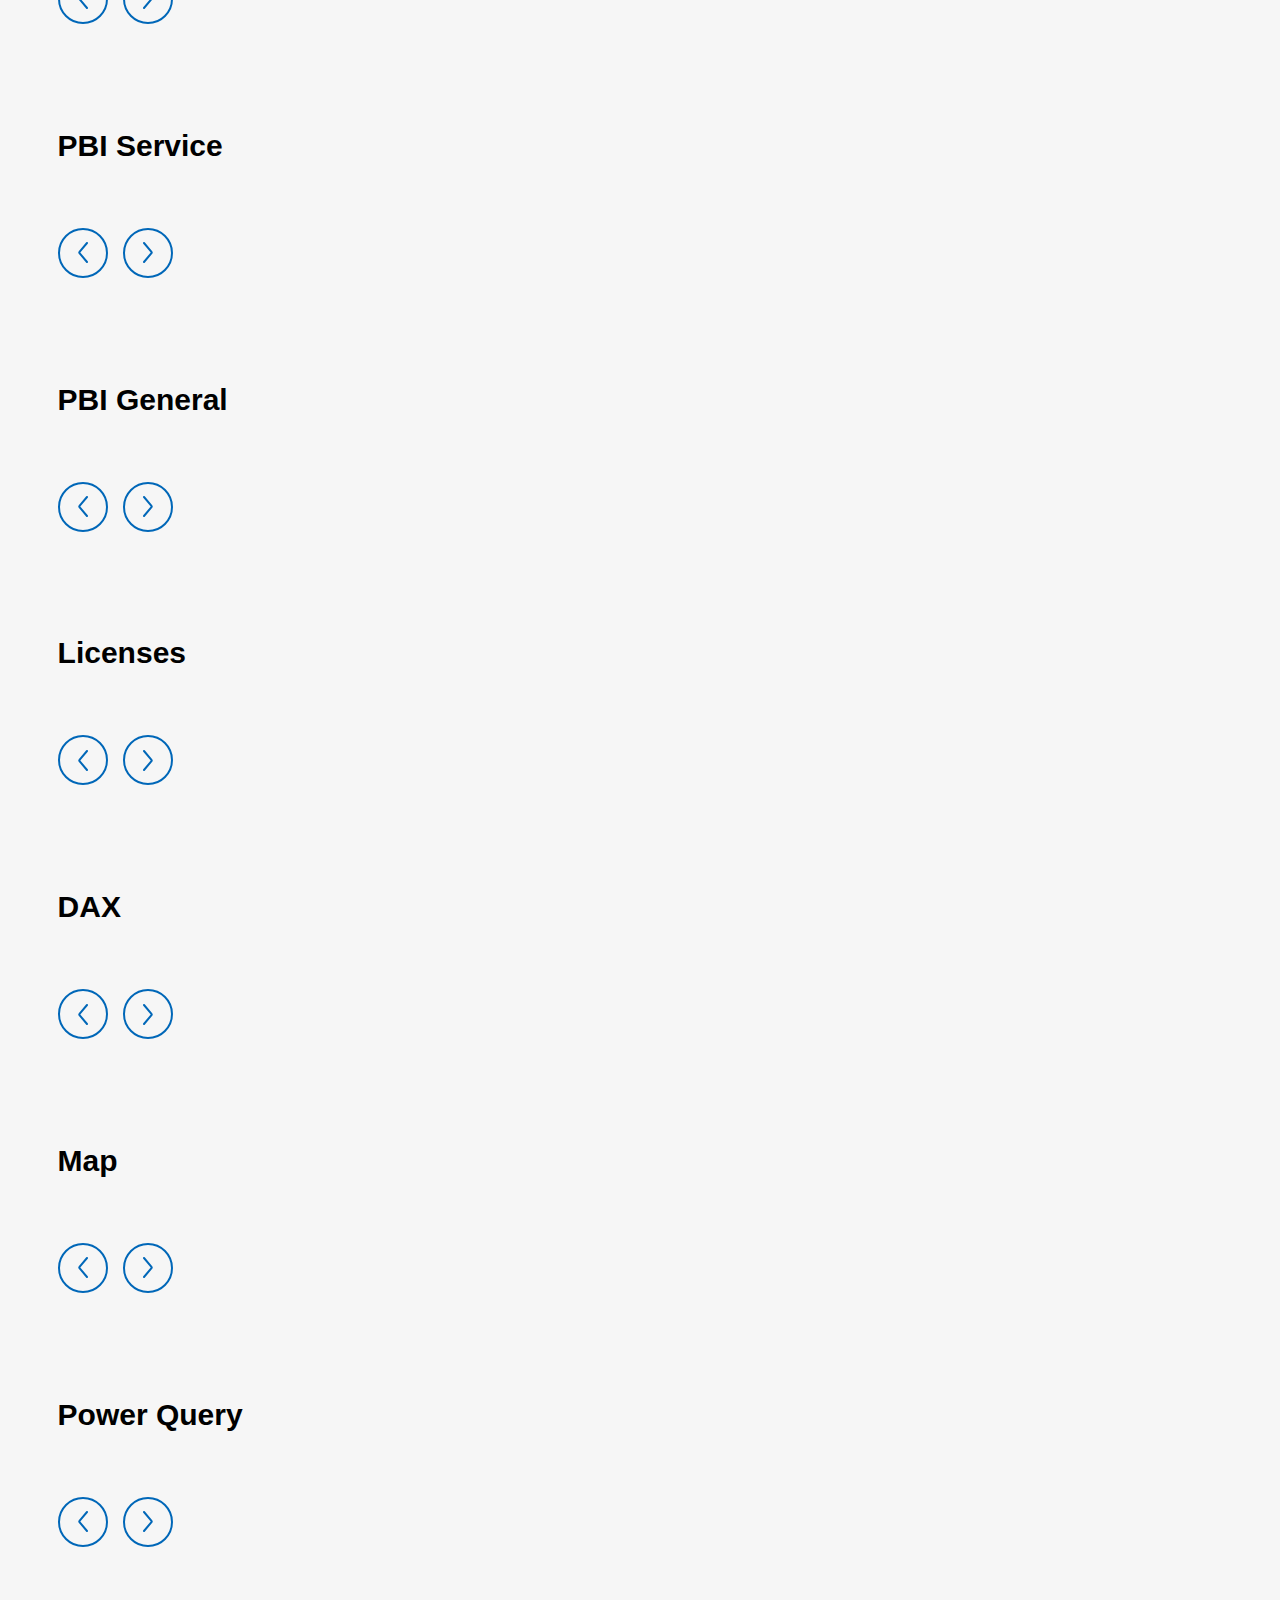
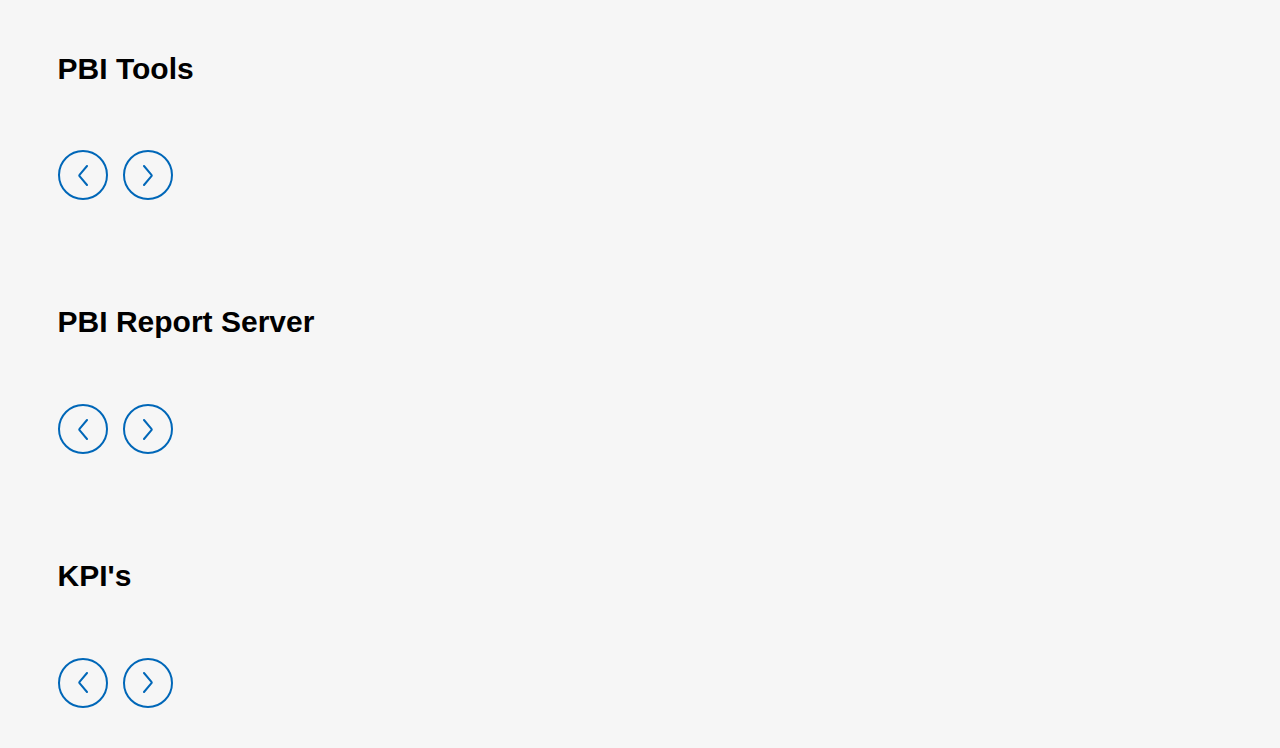
==== commit beecf795: "edit" ====
--- a/index.html
+++ b/index.html
@@ -9,7 +9,7 @@
     <script src="./assets/js/main.js" defer></script>
 </head>
 
-<body>
+<body style="padding-bottom: 40px;">
     <header class="header">
         <div class="header__logo">
             <div class="header__logo__image">
--- a/assets/css/main.min.css
+++ b/assets/css/main.min.css
@@ -2,7 +2,6 @@
   margin: 0;
   font-family: Arial, Helvetica, sans-serif;
   background-color: #F6F6F6;
-  margin-bottom: 40px;
 }
 
 a {
@@ -1211,7 +1210,7 @@
 .progress {
   position: relative;
   width: 32%;
-  min-width: 65px;
+  min-width: 70px;
   max-width: 150px;
   margin: 4px;
   float: left;
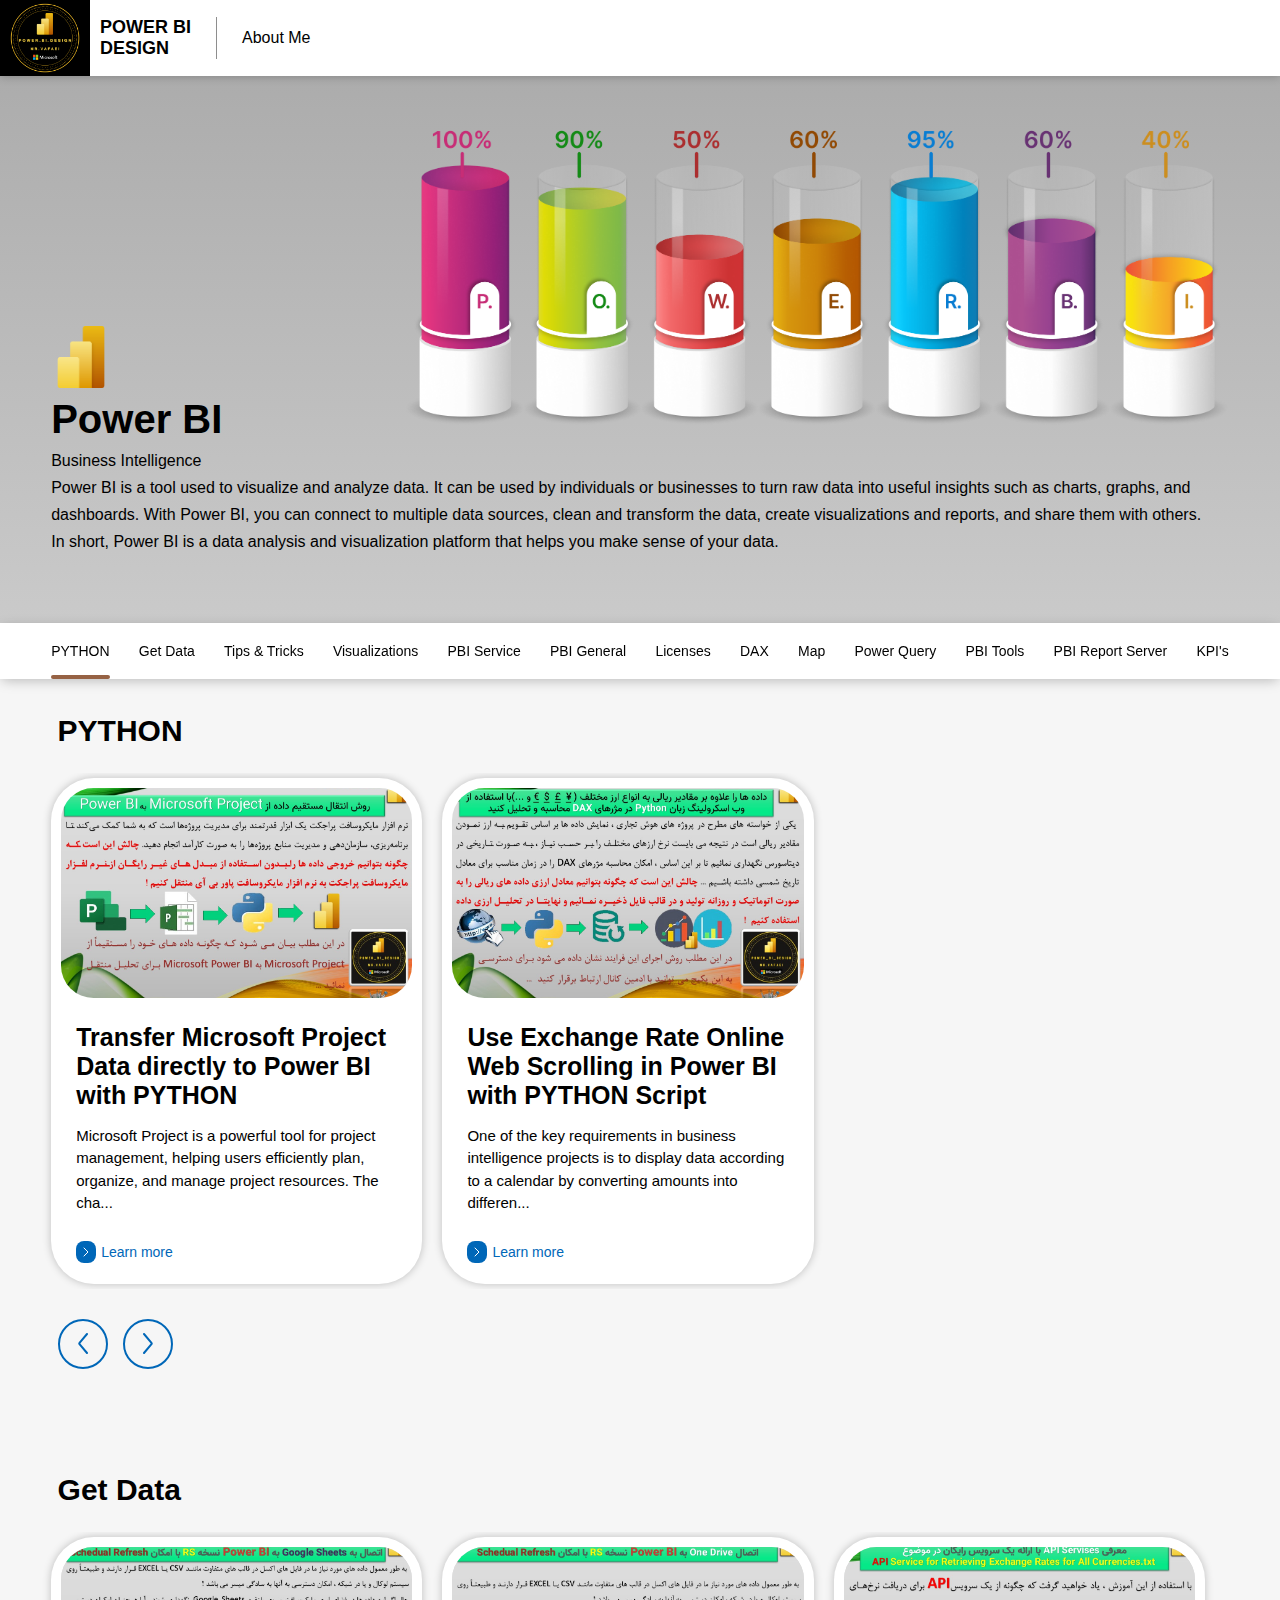
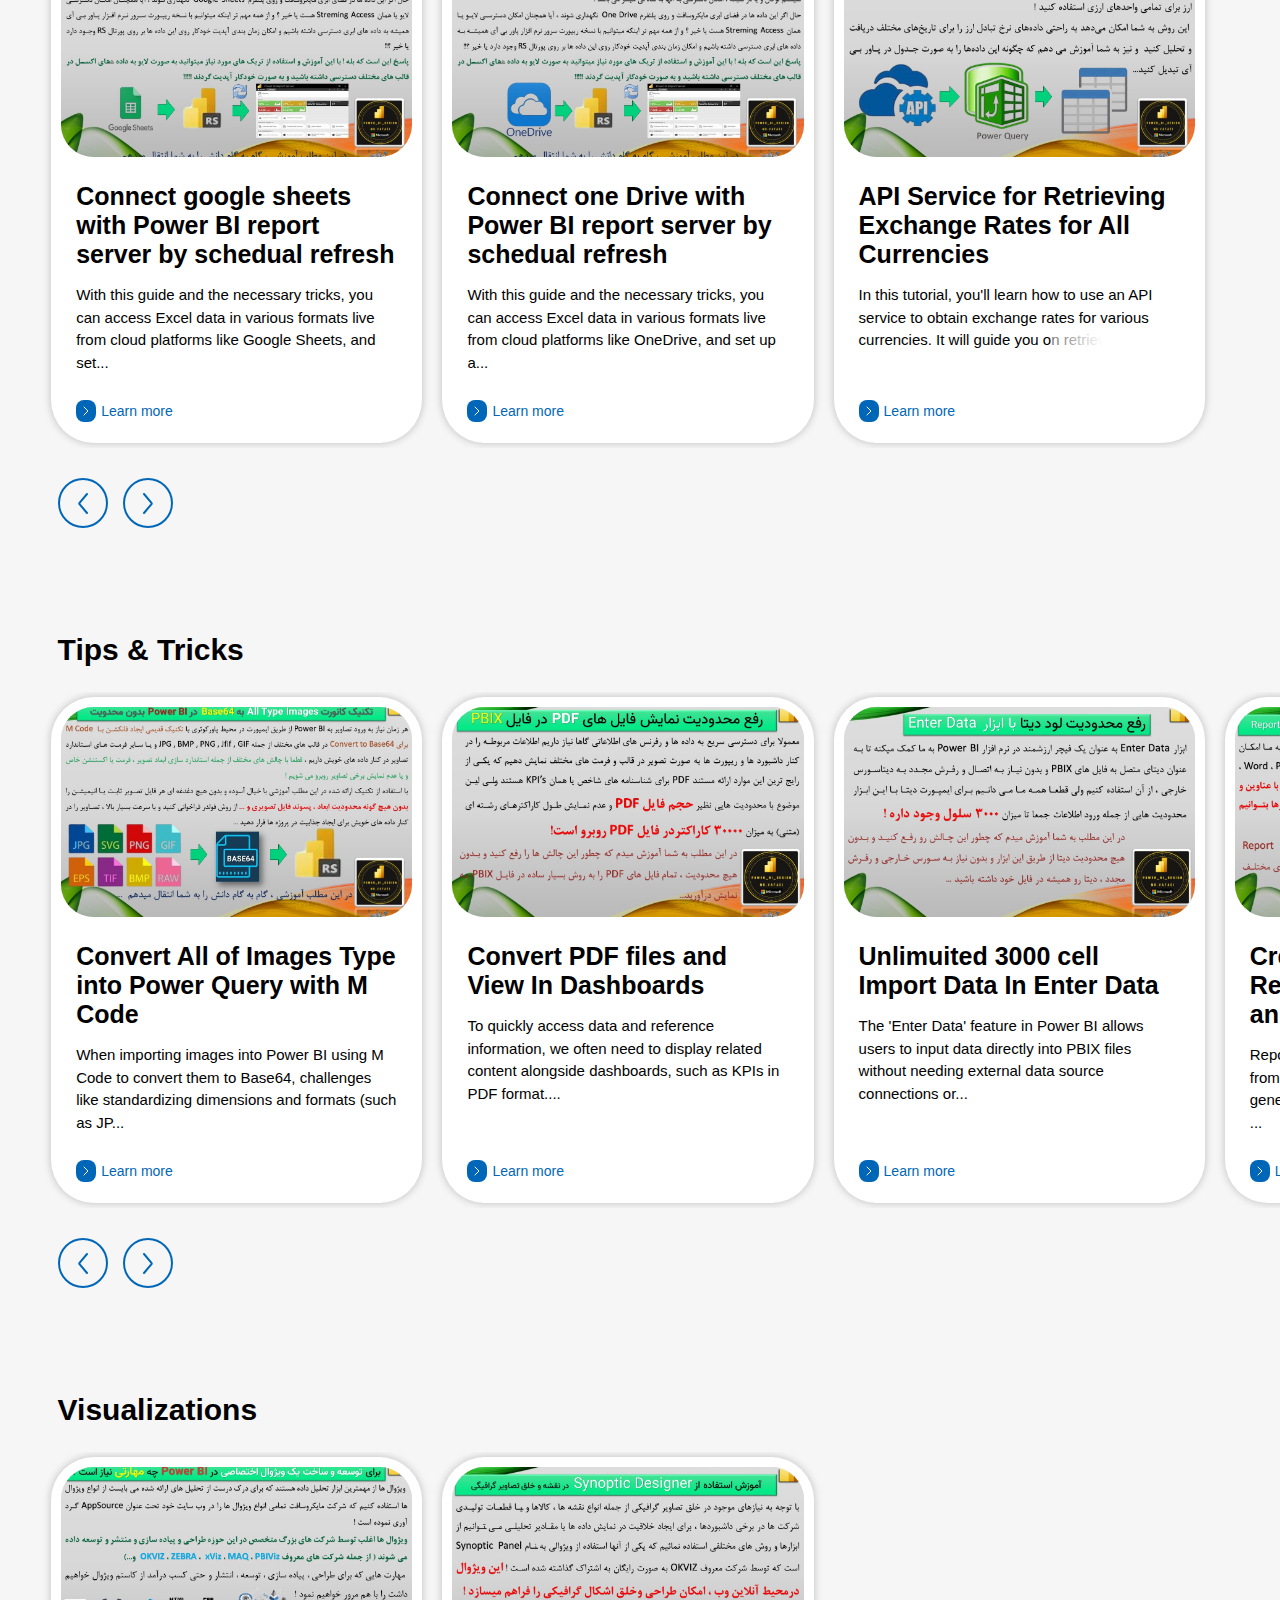
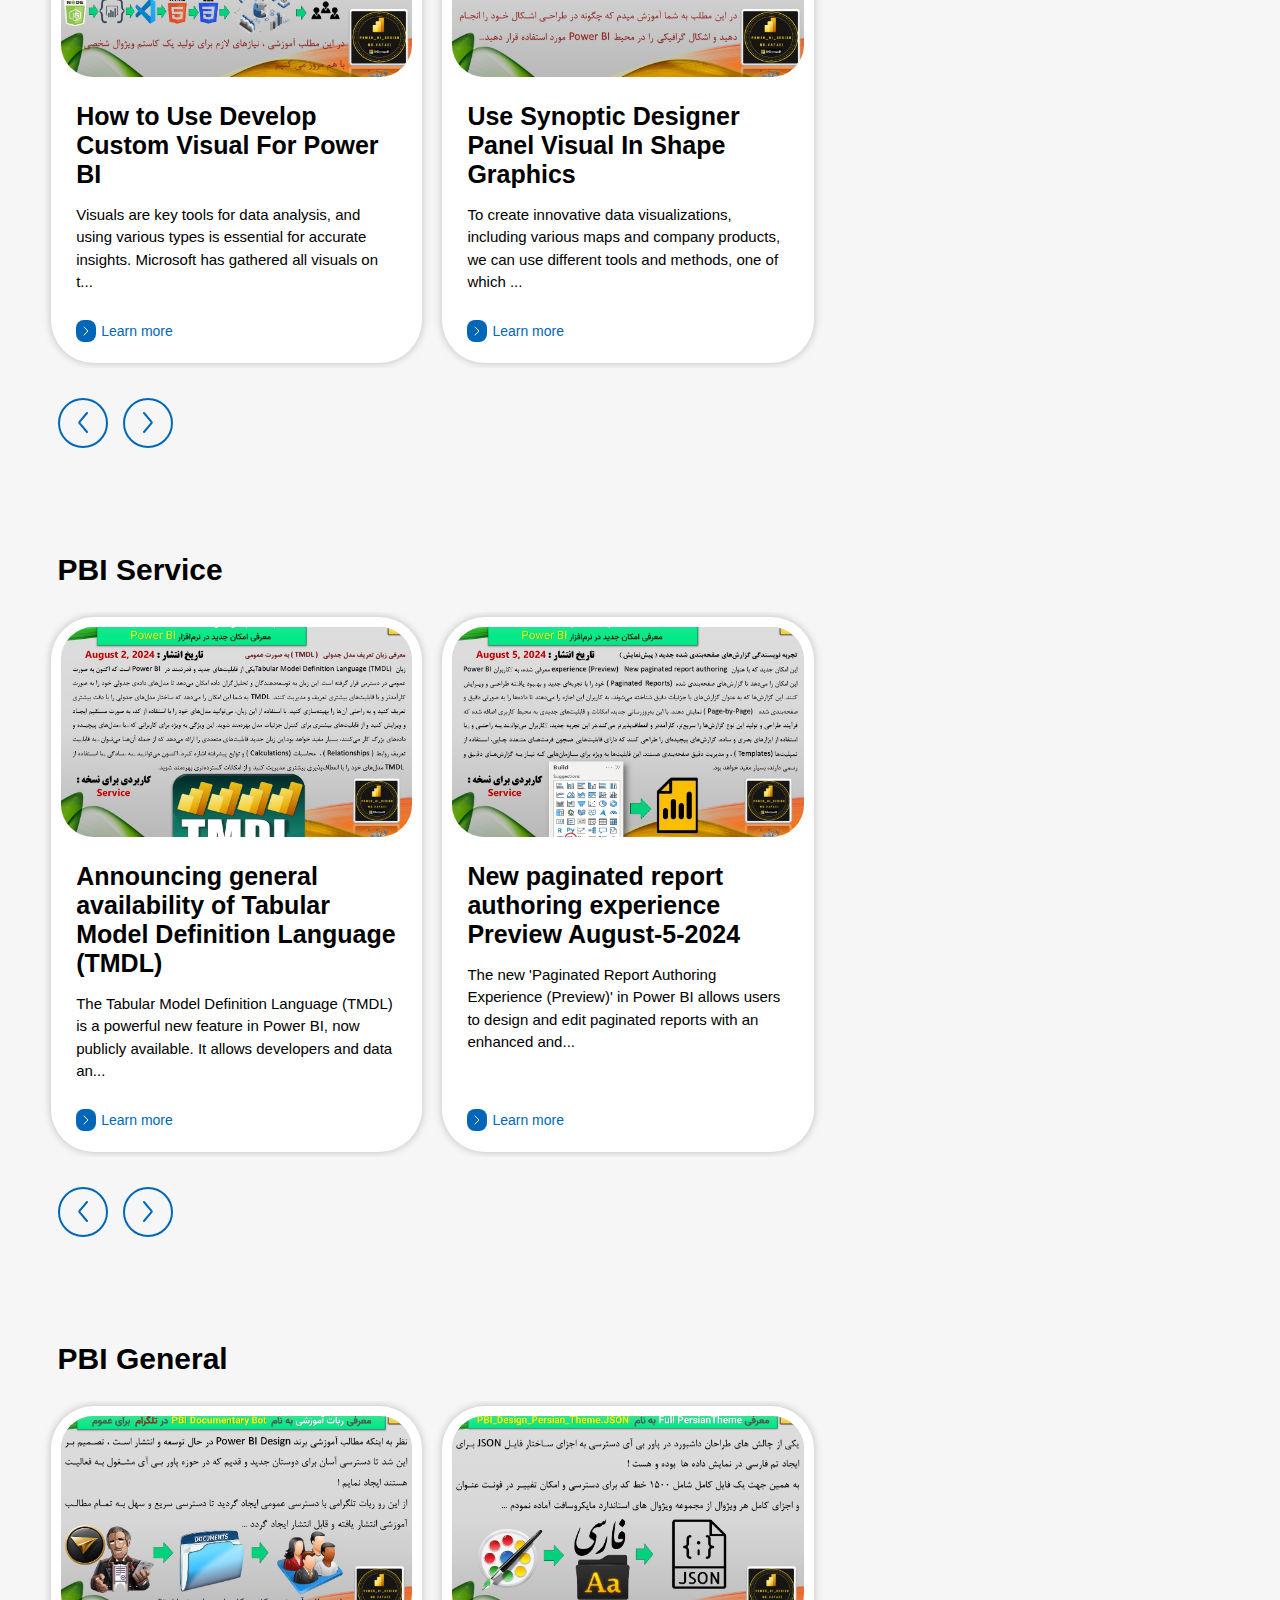
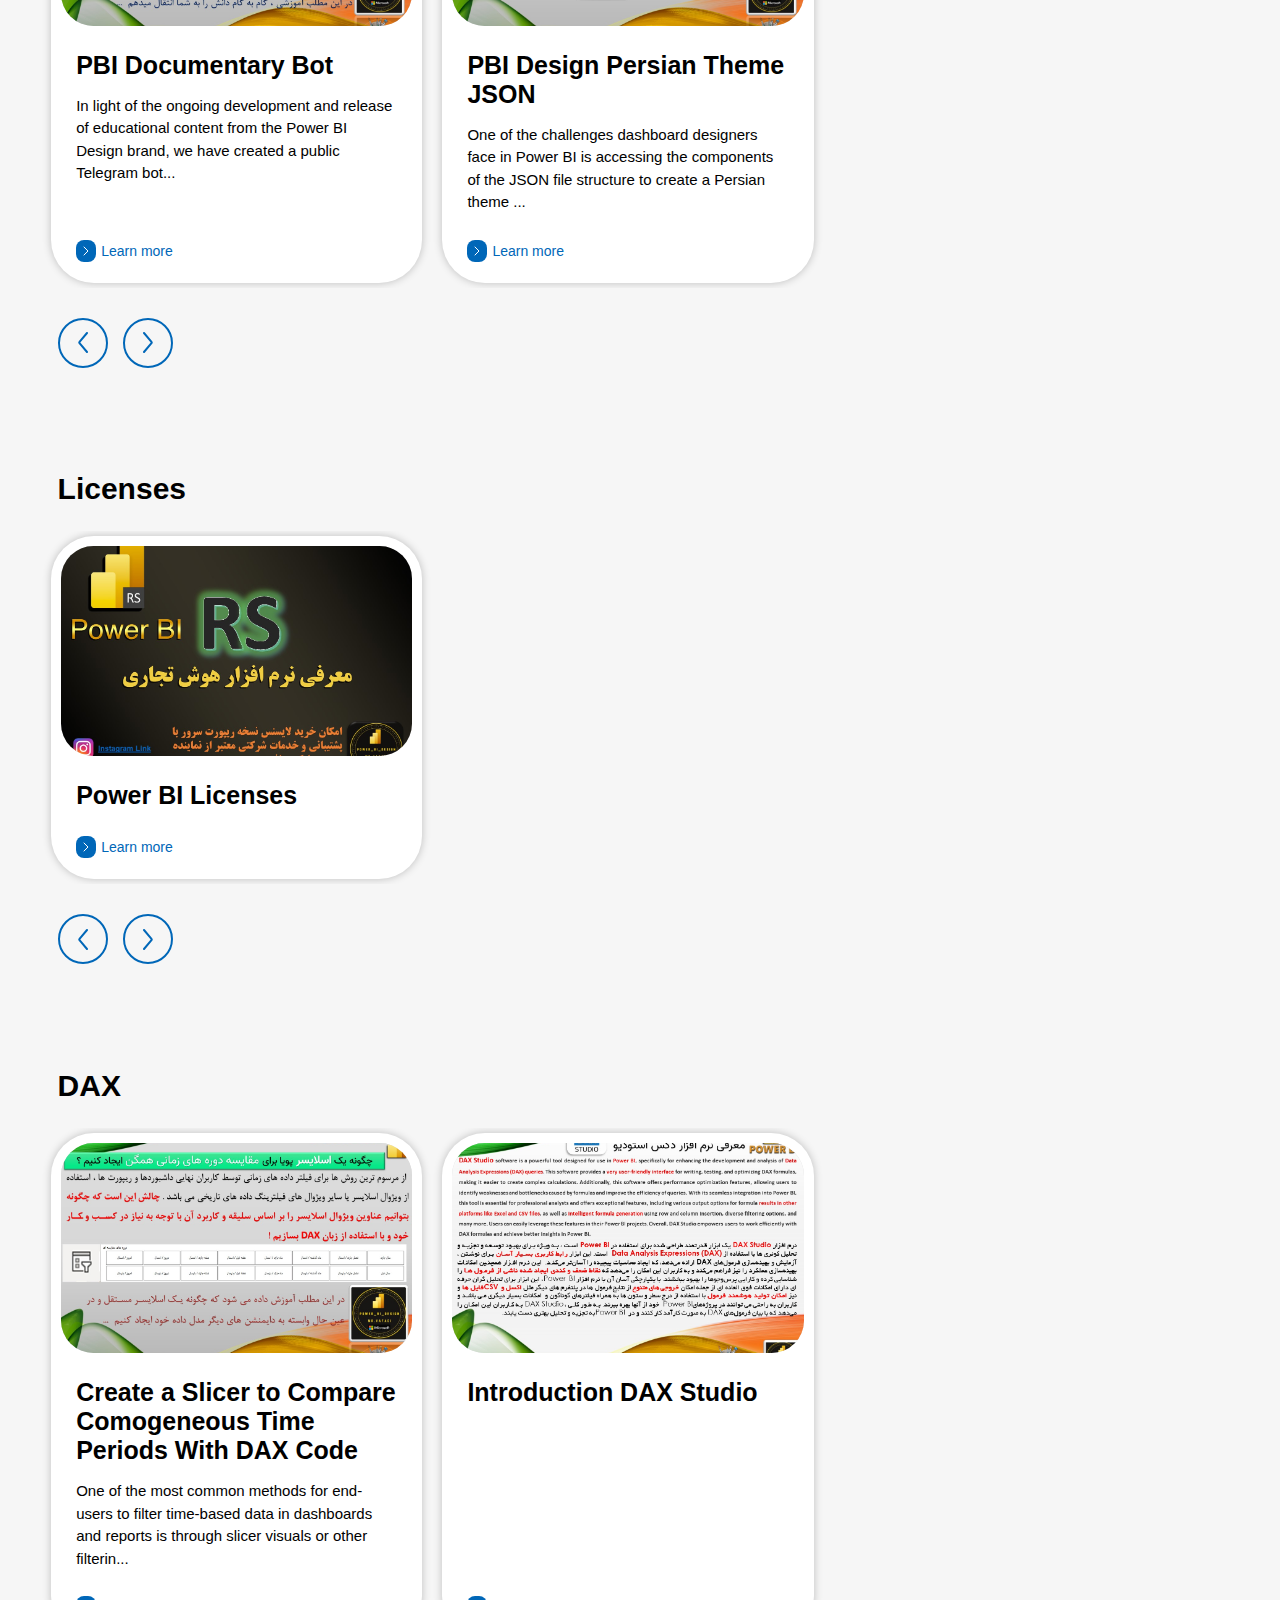
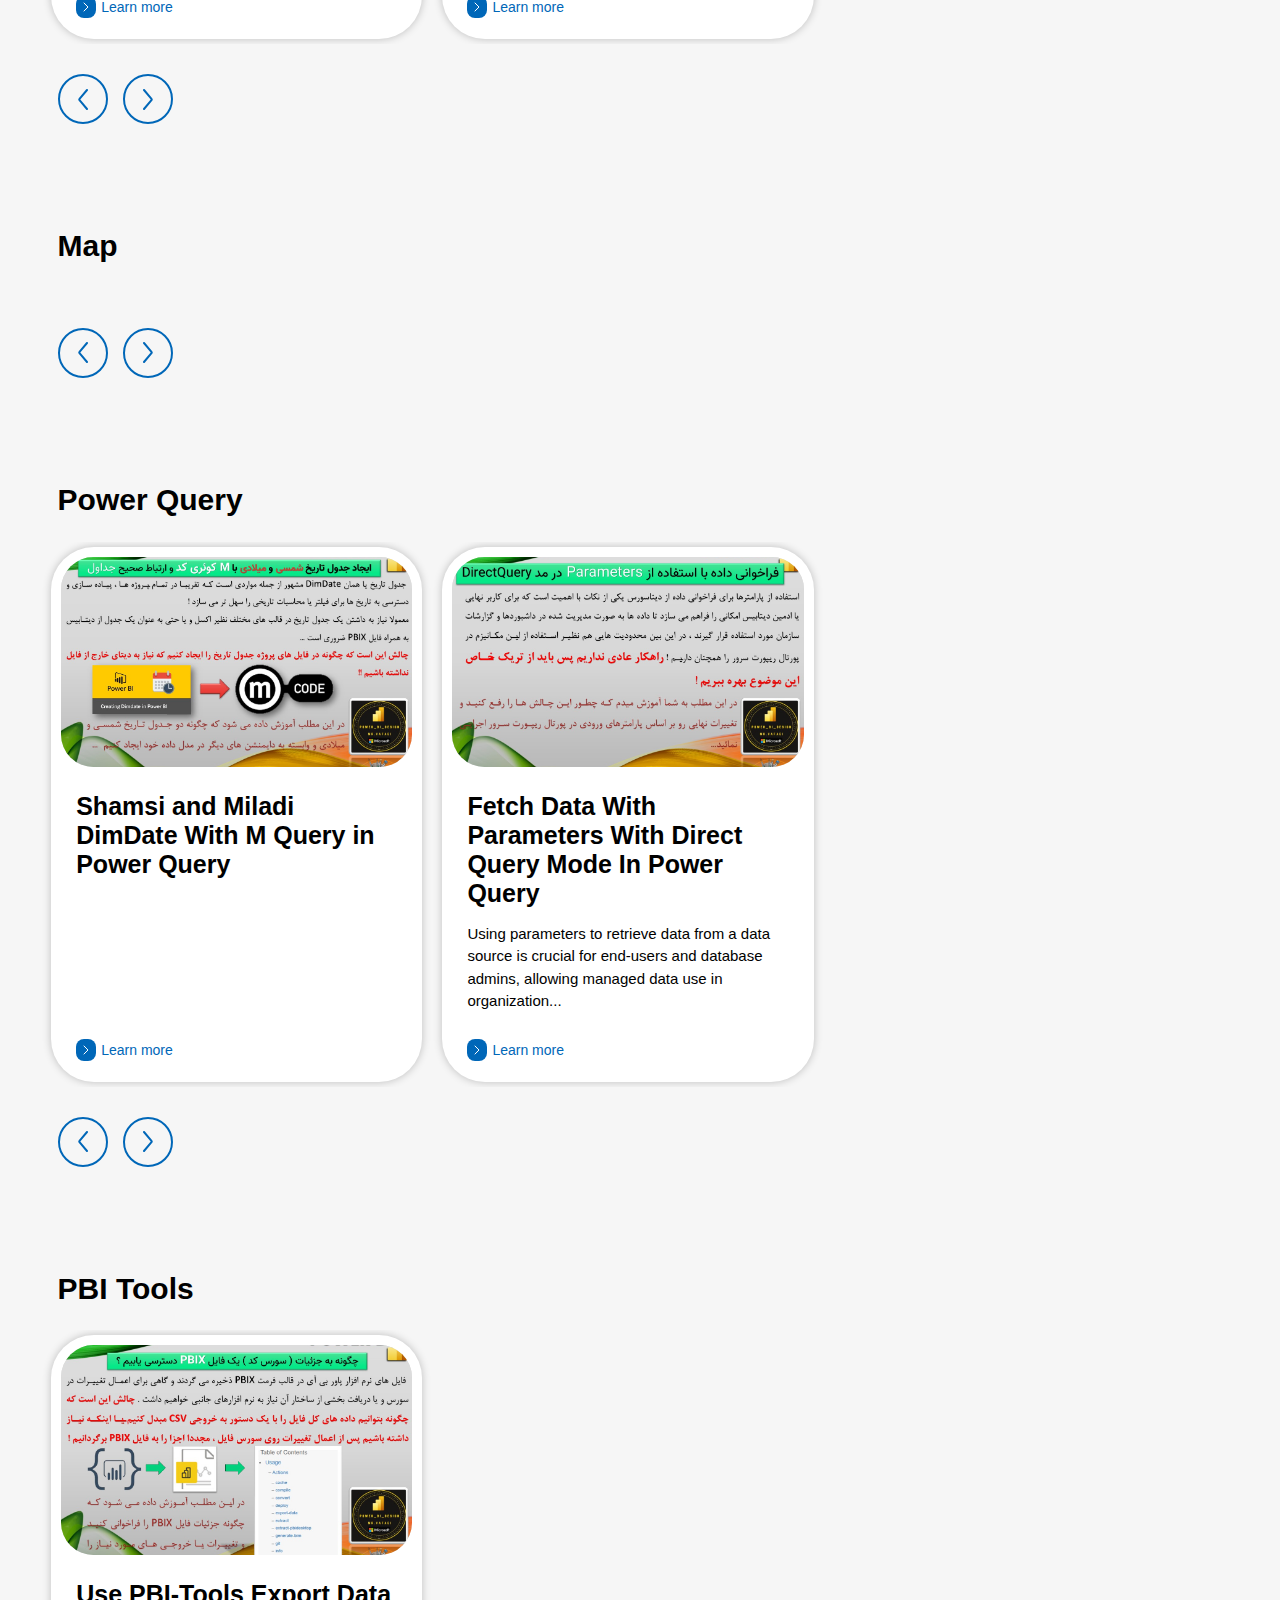
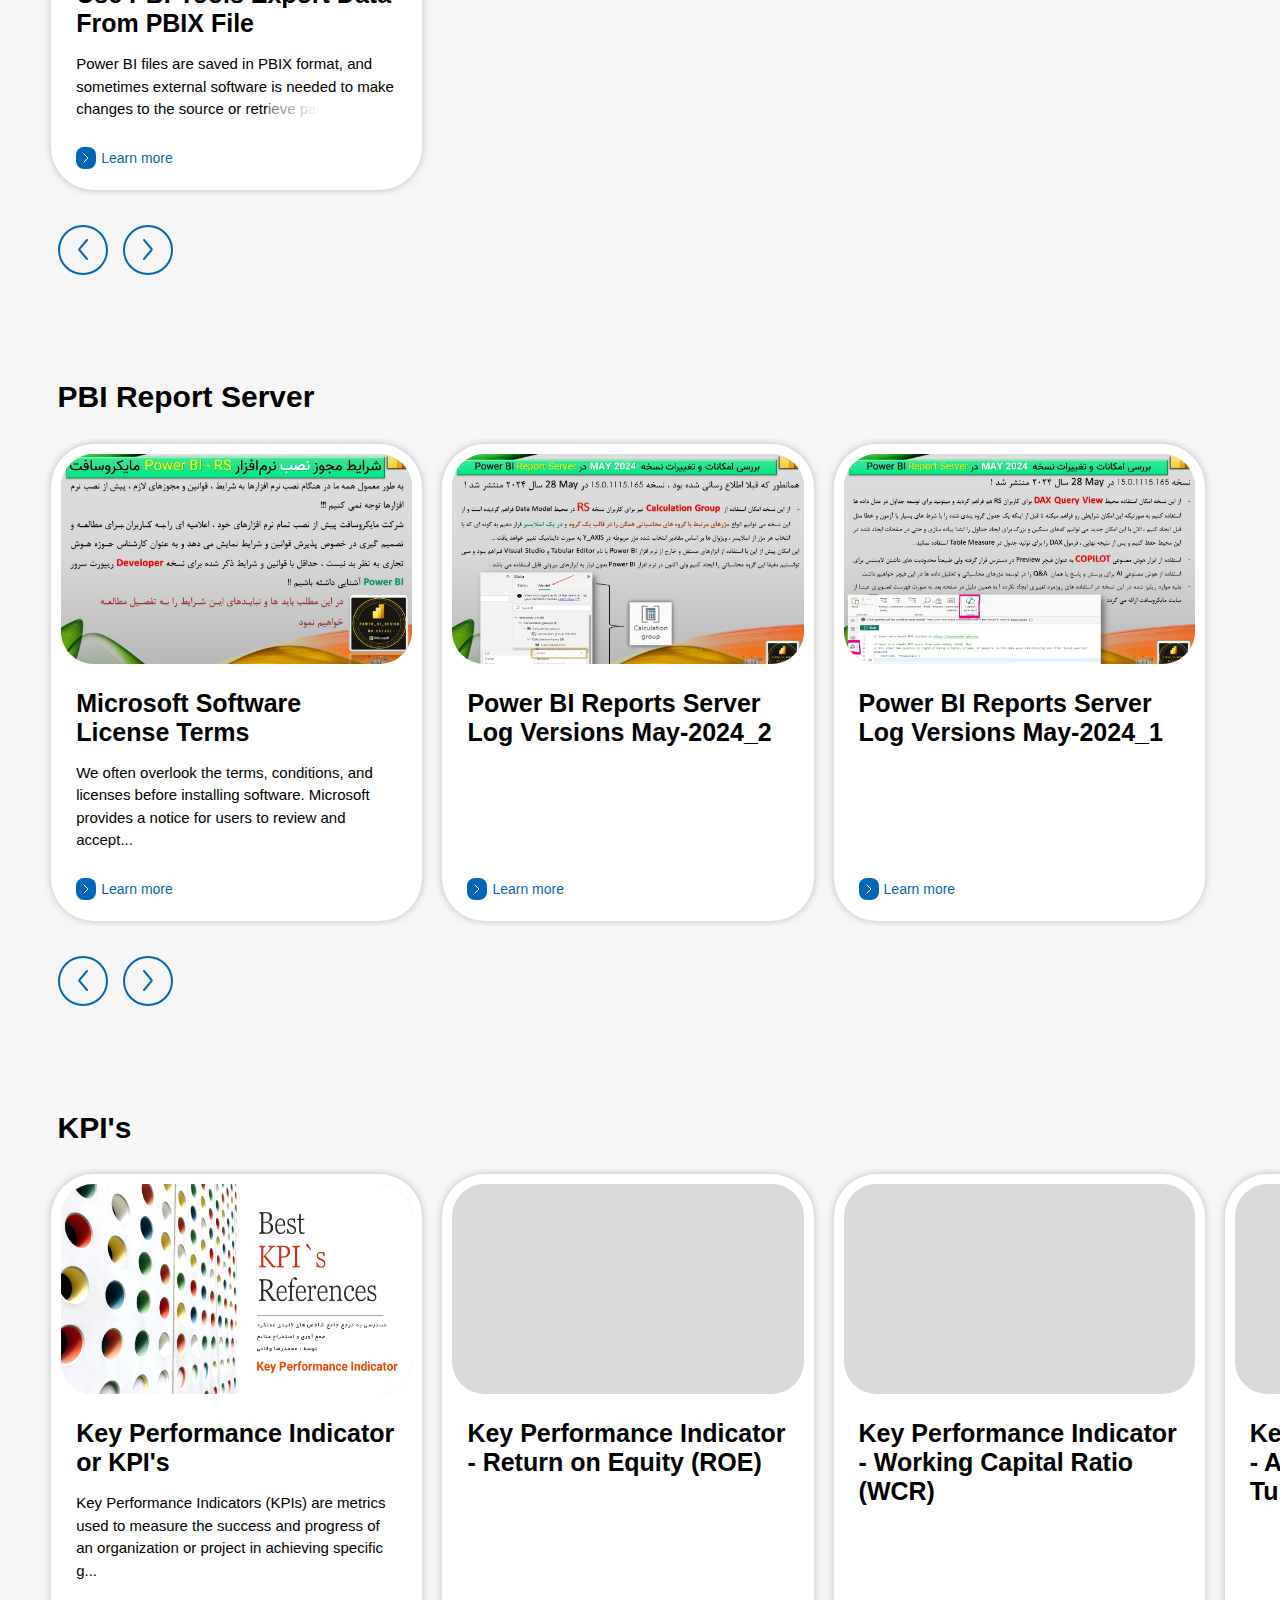
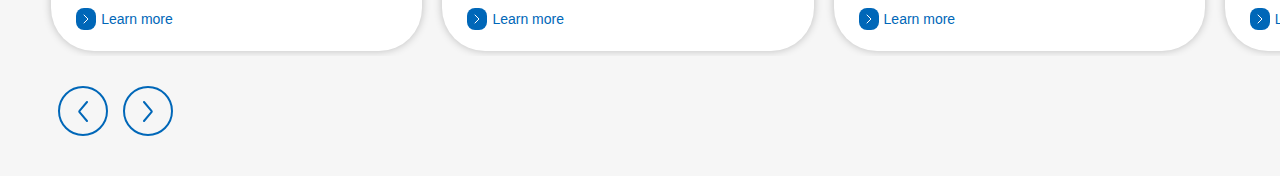
==== commit b843b003: "debug" ====
--- a/index.html
+++ b/index.html
@@ -6,7 +6,7 @@
     <meta name="viewport" content="width=device-width, initial-scale=1.0">
     <link rel="stylesheet" href="./assets/css/main.min.css">
     <title>Power BI Design</title>
-    <script src="./assets/js/main.js" defer></script>
+    <script src="/assets/js/main.js" defer></script>
 </head>
 
 <body style="padding-bottom: 40px;">
--- a/assets/css/main.min.css
+++ b/assets/css/main.min.css
@@ -738,6 +738,23 @@
   width: 40%;
 }
 
+.card-text {
+  display: -webkit-box;
+  display: -ms-flexbox;
+  display: flex;
+  -webkit-box-orient: vertical;
+  -webkit-box-direction: normal;
+      -ms-flex-direction: column;
+          flex-direction: column;
+  -webkit-box-pack: justify;
+      -ms-flex-pack: justify;
+          justify-content: space-between;
+  width: 100%;
+  -webkit-box-flex: 1;
+      -ms-flex: 1;
+          flex: 1;
+}
+
 .mobileNav {
   width: 100%;
   position: sticky;
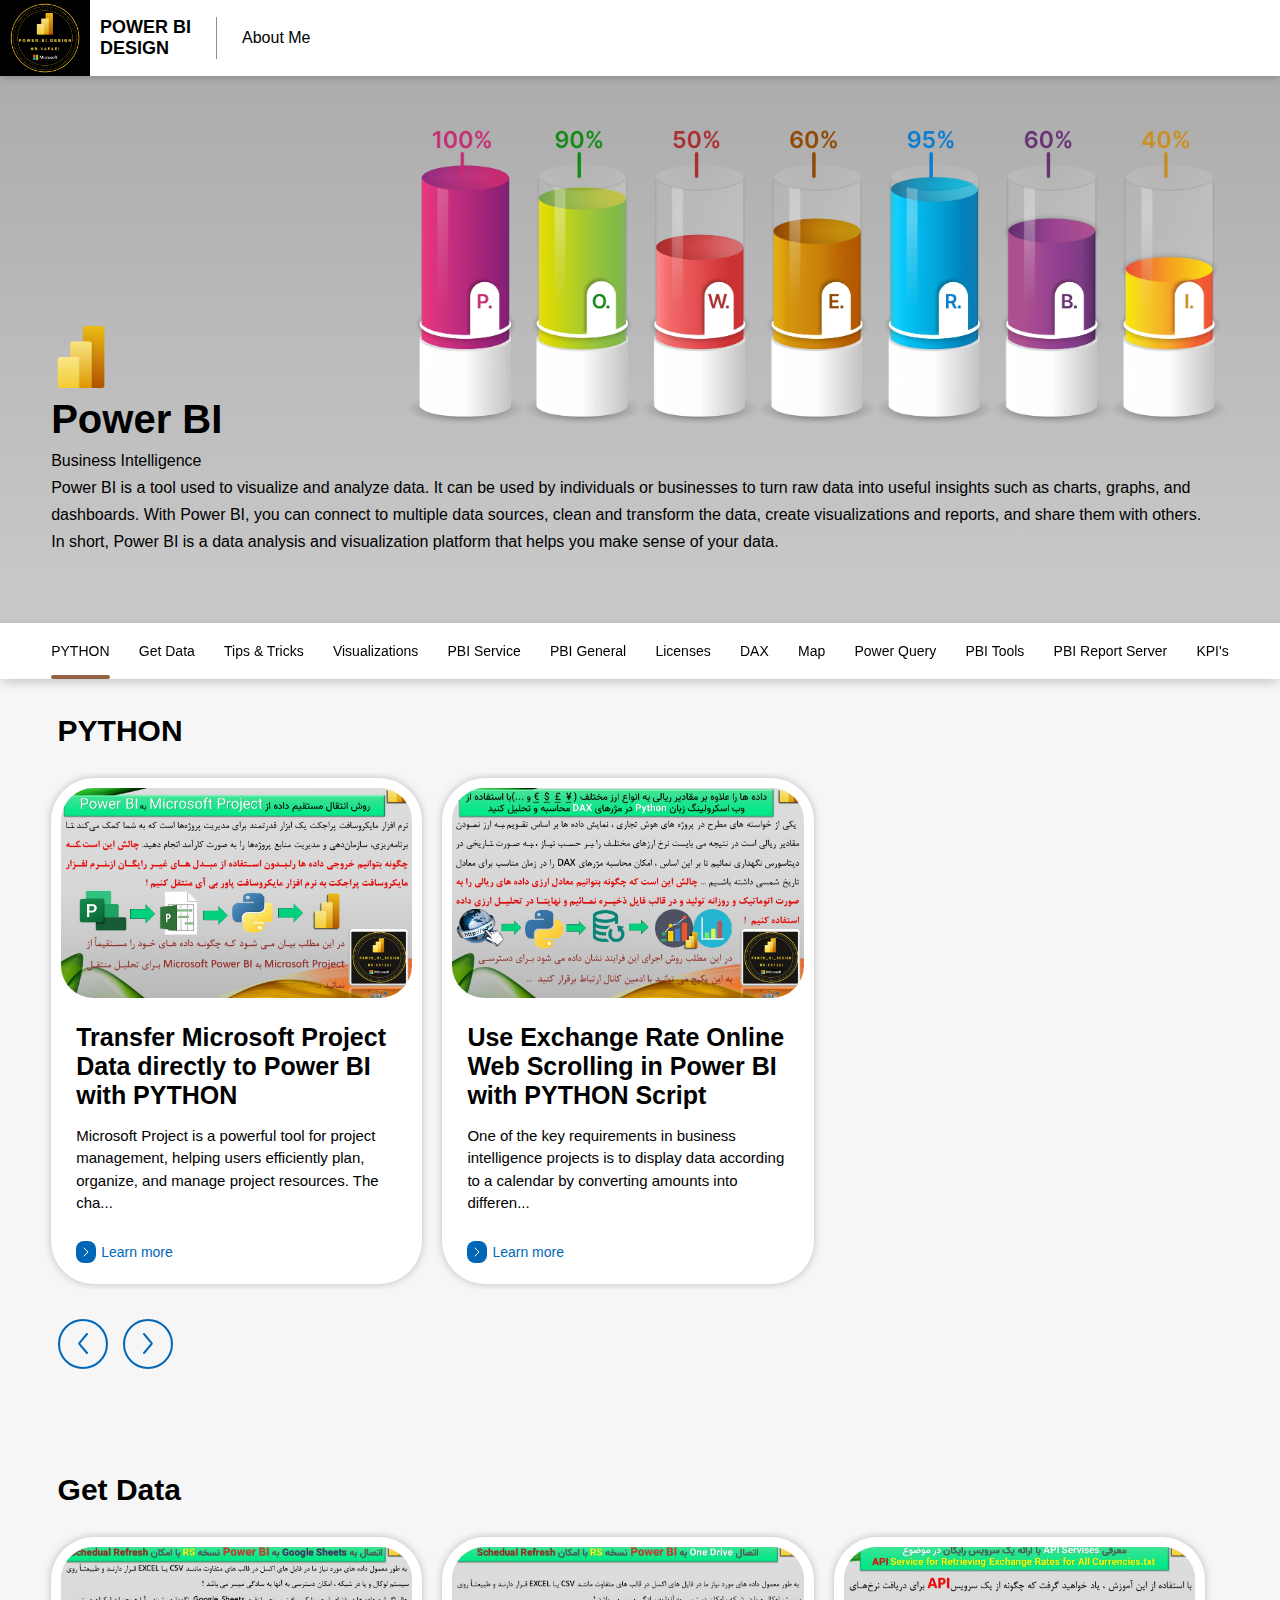
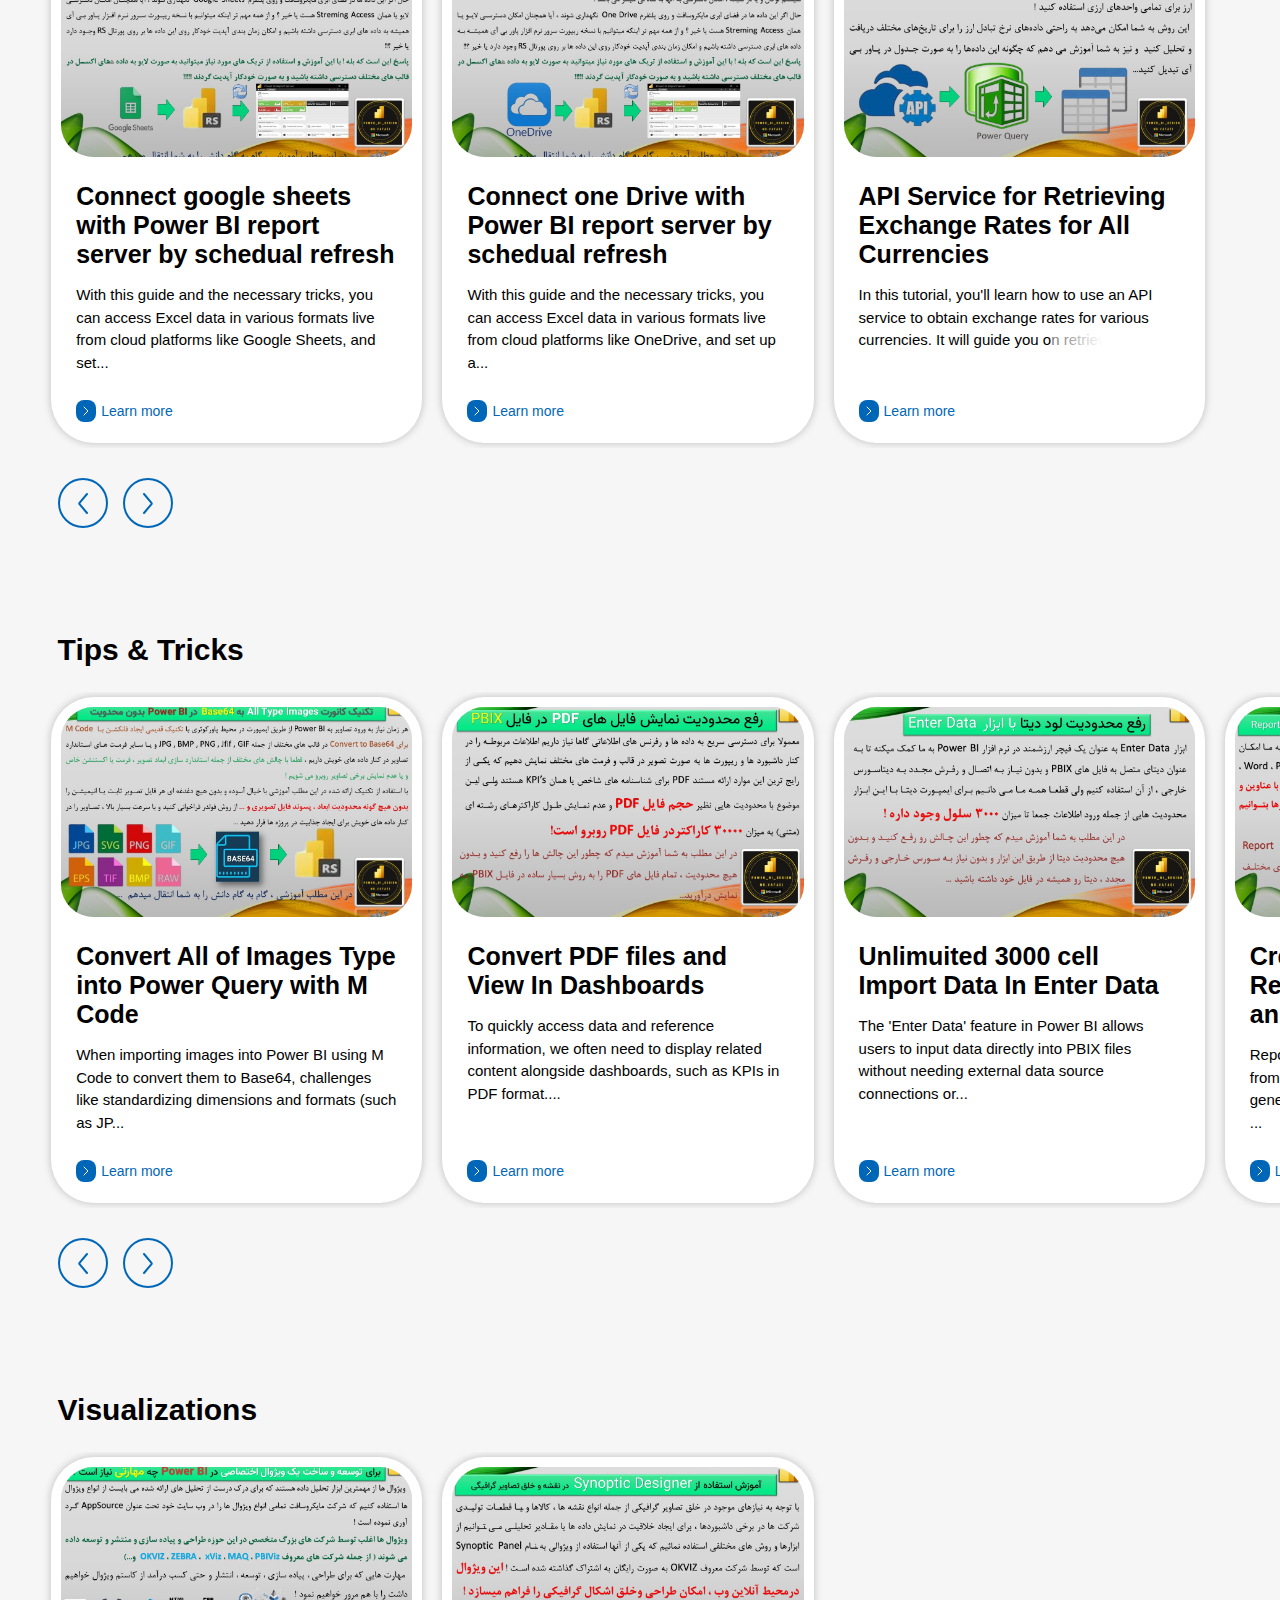
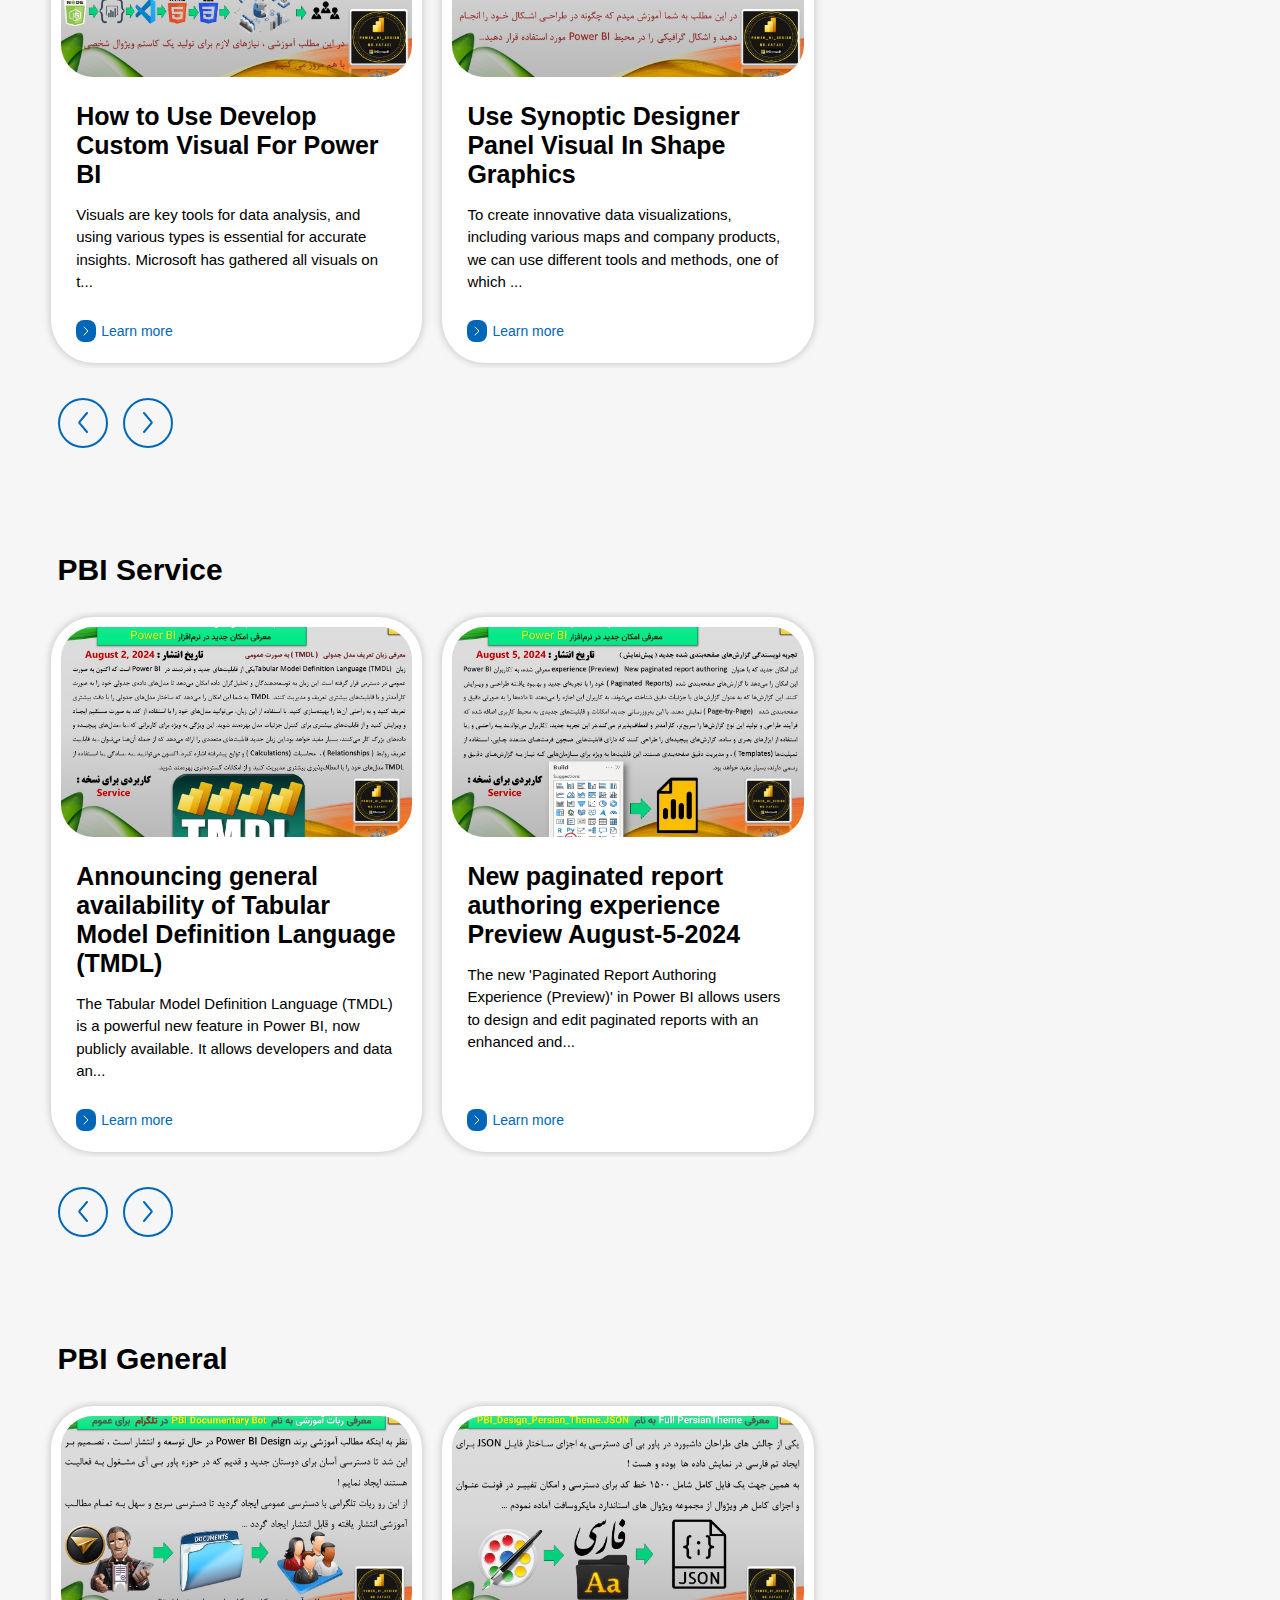
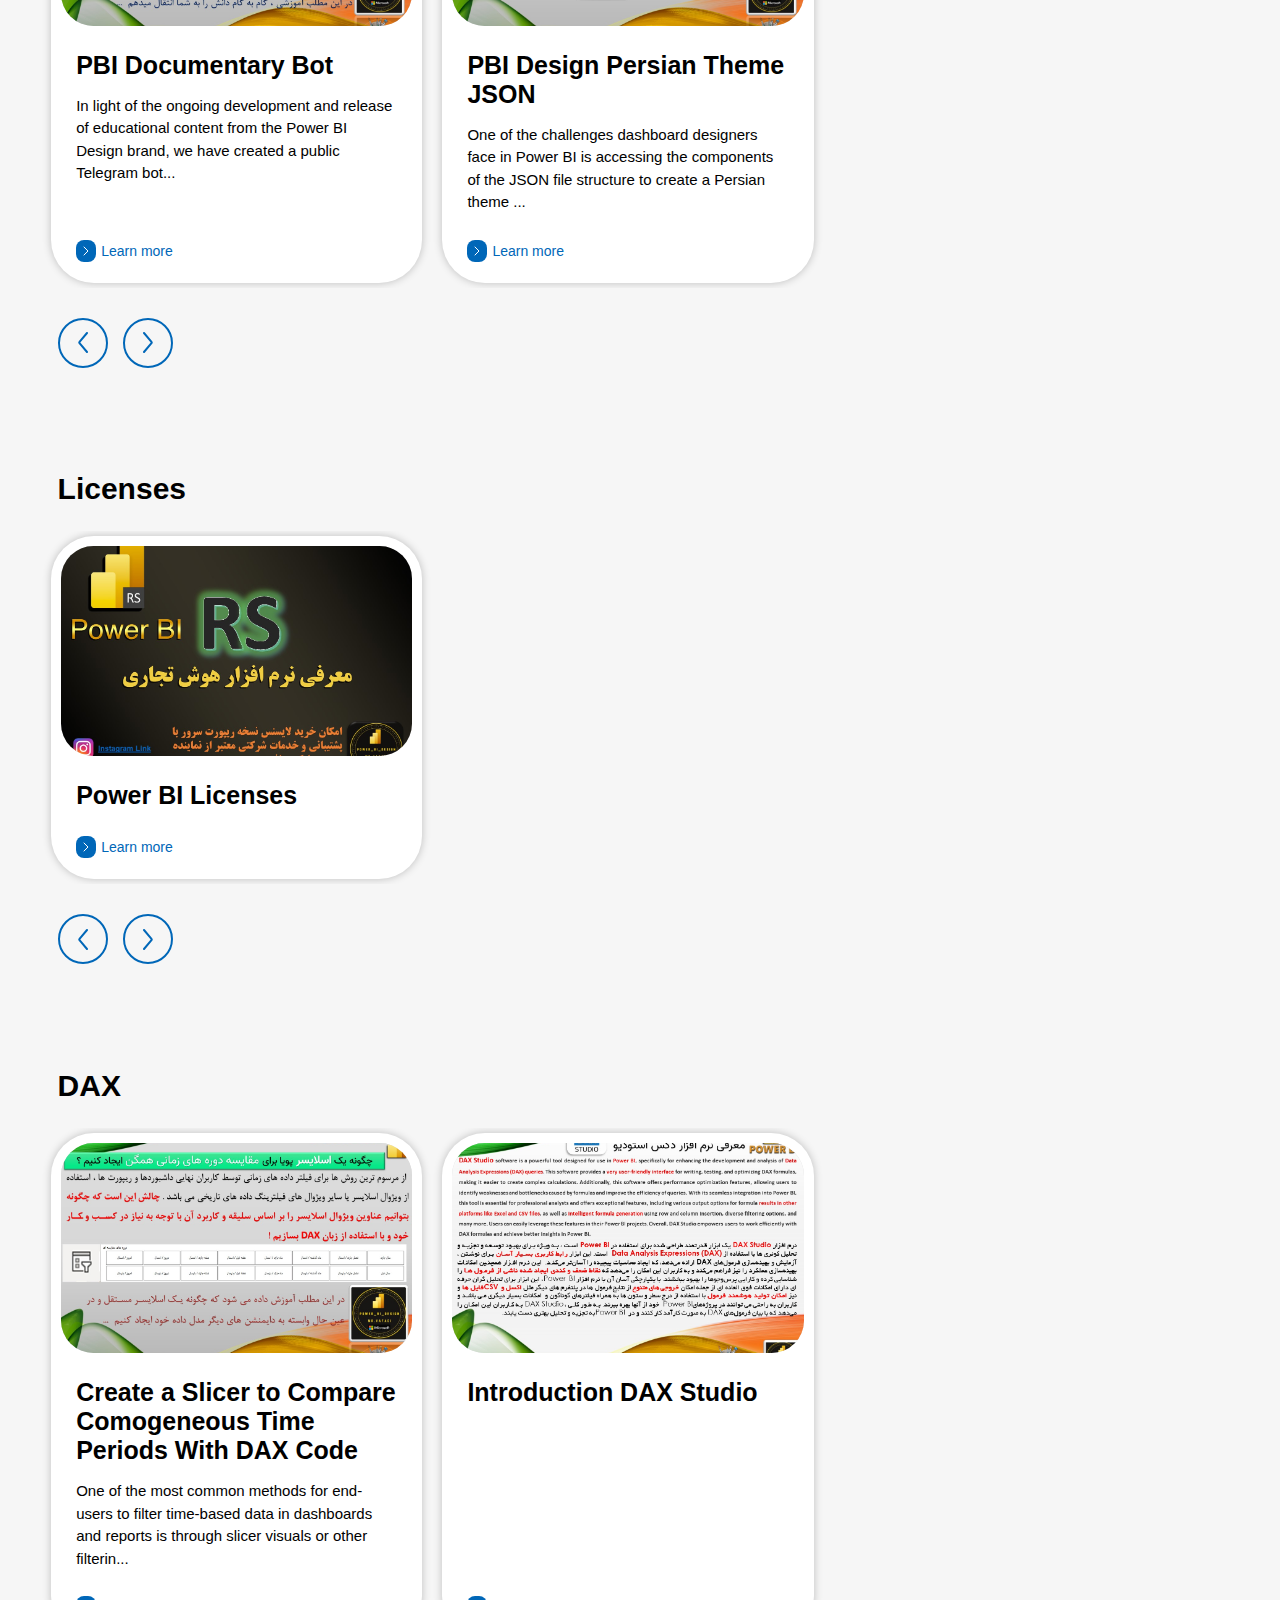
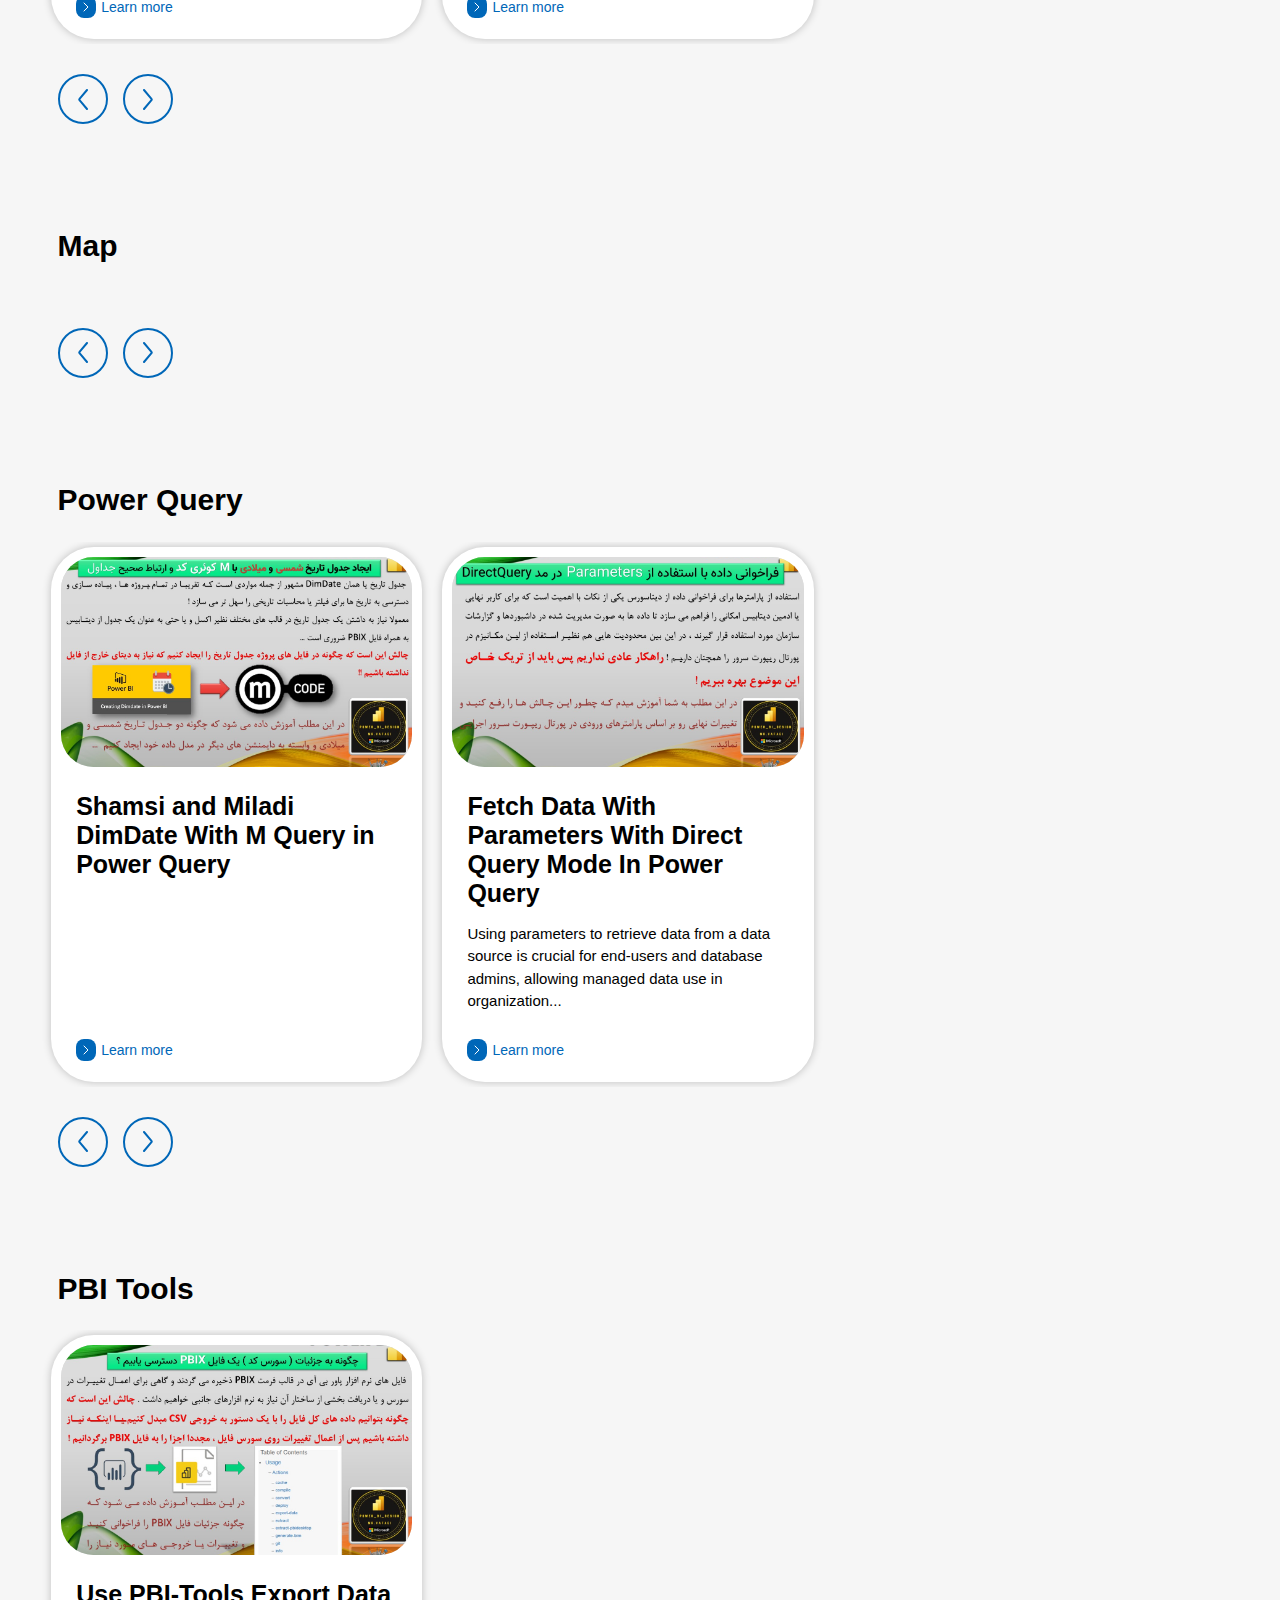
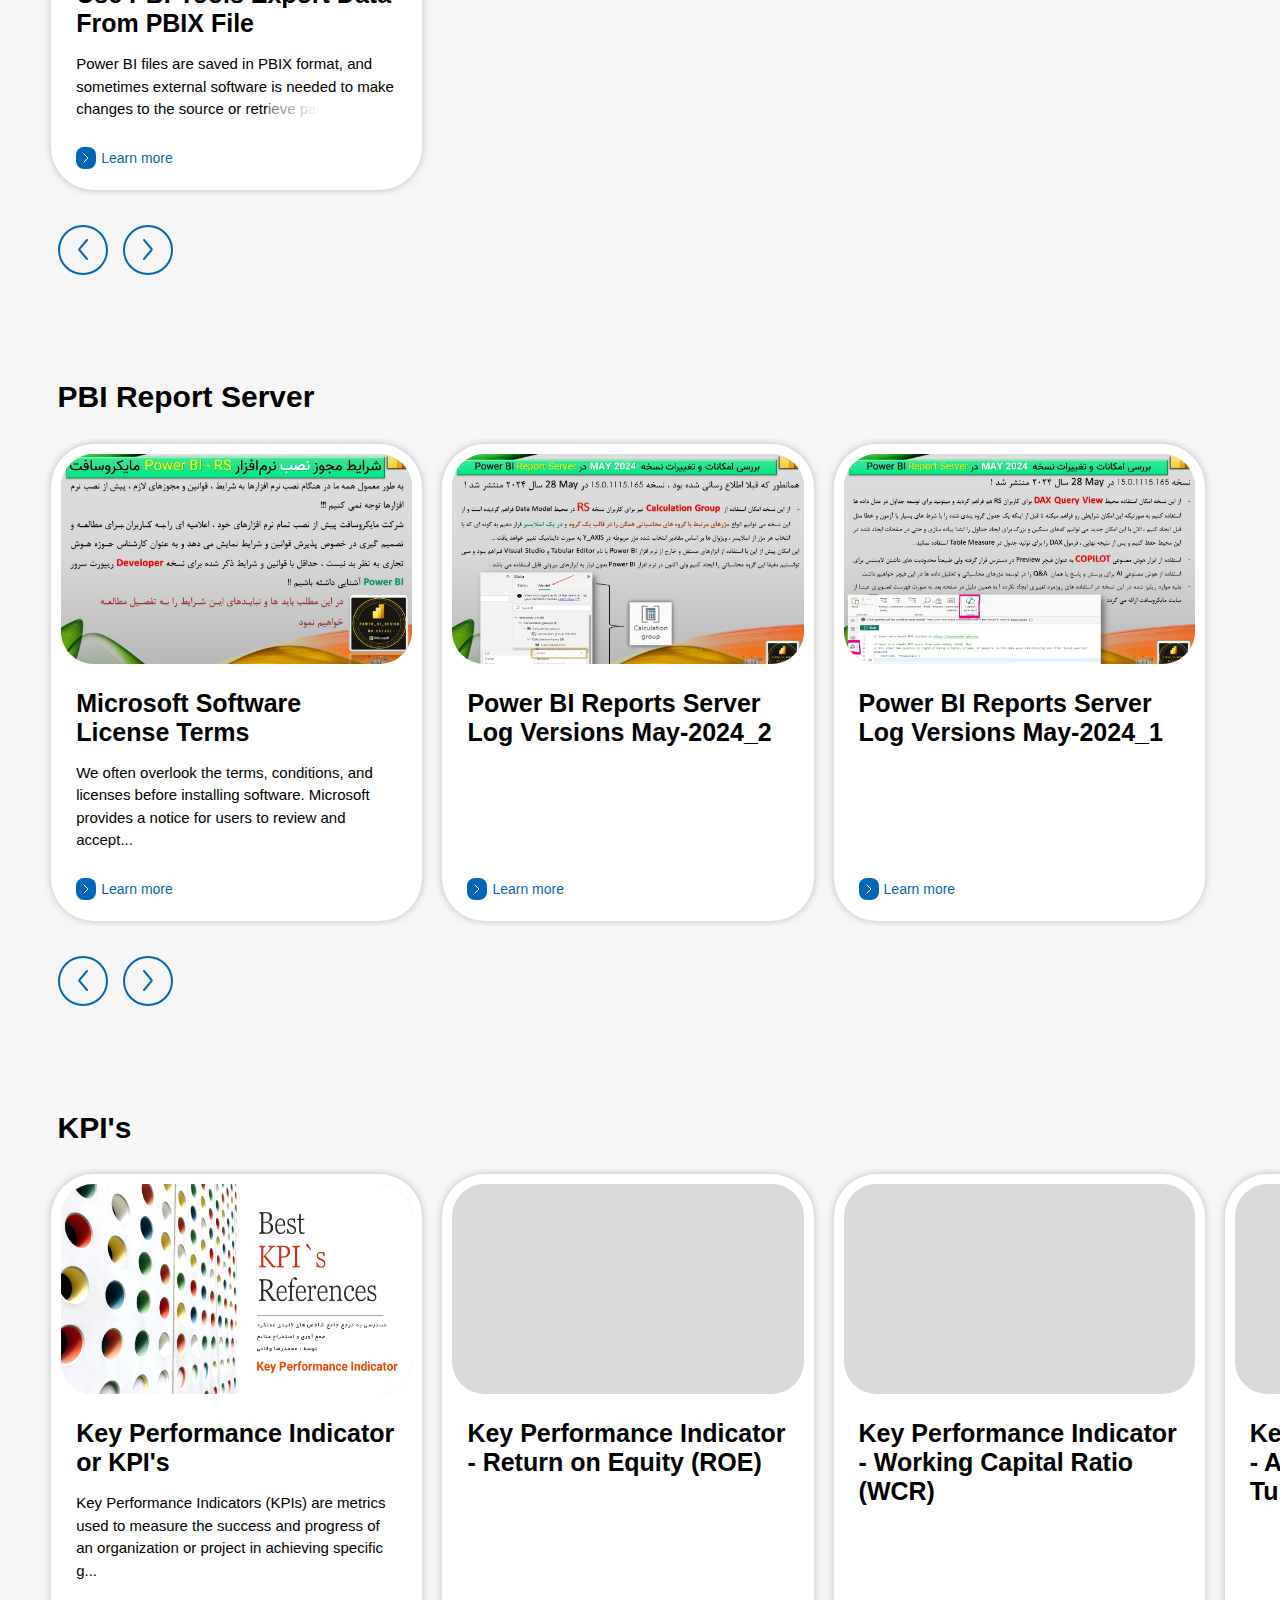
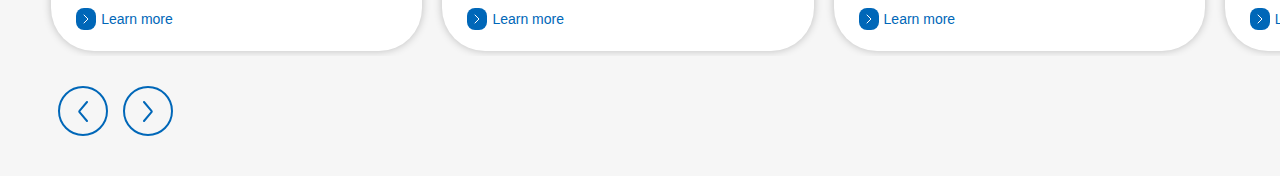
==== commit 0ad81378: "SEO 100%" ====
--- a/index.html
+++ b/index.html
@@ -5,6 +5,7 @@
     <meta charset="UTF-8">
     <meta name="viewport" content="width=device-width, initial-scale=1.0">
     <link rel="stylesheet" href="./assets/css/main.min.css">
+    <meta name="description" content="Power BI Design">
     <title>Power BI Design</title>
     <script src="/assets/js/main.js" defer></script>
 </head>
@@ -24,10 +25,10 @@
 
     <section class="slider">
         <div class="slider__image">
-            <img src="/assets/images/powerBC.png" alt="diagram">
+            <img src="/assets/images/powerBC.webp" alt="diagram">
         </div>
         <div class="slider__text">
-            <img src="/assets/images/bigBiLogo.png" alt="logo">
+            <img src="/assets/images/bigBiLogo.webp" alt="logo">
             <h1>Power BI</h1>
             <p>Business Intelligence <br> Power BI is a tool used to visualize and analyze data. It can be used by
                 individuals or businesses to turn raw data into useful insights such as charts, graphs, and dashboards.
@@ -40,19 +41,19 @@
 
     <nav class="navbar">
         <!-- <div class="layer"></div> -->
-        <a>PYTHON</a>
-        <a>Get Data</a>
-        <a>Tips & Tricks</a>
-        <a>Visualizations</a>
-        <a>PBI Service</a>
-        <a>PBI General</a>
-        <a>Downloads</a>
-        <a>Licenses</a>
-        <a>DAX</a>
-        <a>Map</a>
-        <a>Power Query</a>
-        <a>PBI Tools</a>
-        <a>PBI Report Server</a>
+        <a href="#c1">PYTHON</a>
+        <a href="#c2">Get Data</a>
+        <a href="#c3">Tips & Tricks</a>
+        <a href="#c4">Visualizations</a>
+        <a href="#c5">PBI Service</a>
+        <a href="#c6">PBI General</a>
+        <a href="#c7">Downloads</a>
+        <a href="#c8">Licenses</a>
+        <a href="#c9">DAX</a>
+        <a href="#c10">Map</a>
+        <a href="#c11">Power Query</a>
+        <a href="#c12">PBI Tools</a>
+        <a href="#c13">PBI Report Server</a>
     </nav>
 
     <nav class="mobileNav close">
@@ -64,19 +65,19 @@
             </svg>
         </div>
         <div class="mobileNav__menu">
-            <a>PYTHON</a>
-            <a>Get Data</a>
-            <a>Tips & Tricks</a>
-            <a>Visualizations</a>
-            <a>PBI Service</a>
-            <a>PBI General</a>
-            <a>Downloads</a>
-            <a>Licenses</a>
-            <a>DAX</a>
-            <a>Map</a>
-            <a>Power Query</a>
-            <a>PBI Tools</a>
-            <a>PBI Report Server</a>
+            <a href="#c1">PYTHON</a>
+            <a href="#c2">Get Data</a>
+            <a href="#c3">Tips & Tricks</a>
+            <a href="#c4">Visualizations</a>
+            <a href="#c5">PBI Service</a>
+            <a href="#c6">PBI General</a>
+            <a href="#c7">Downloads</a>
+            <a href="#c8">Licenses</a>
+            <a href="#c9">DAX</a>
+            <a href="#c10">Map</a>
+            <a href="#c11">Power Query</a>
+            <a href="#c12">PBI Tools</a>
+            <a href="#c13">PBI Report Server</a>
         </div>
     </nav>
 
@@ -87,90 +88,95 @@
             <div class="cardsSection__cards">
                 <div class="cardsSection__cards__card">
                     <div class="cardsSection__cards__card__image">
-                        <img src="" alt="">
-                    </div>
-                    <div class="cardsSection__cards__card__about">
-                        <h3 class="cardsSection__cards__card__about__title">Turn ideas into impactful solutions</h3>
-                        <p class="cardsSection__cards__card__about__desc">Embed insights from Power BI across your Power
-                            Platform
-                            products to build low-code, data-driven solutions that help everyone get more done.</p>
-                    </div>
-                    <div class="cardsSection__cards__card__more">
-                        <div class="cardsSection__cards__card__more__svg">
-                            <svg xmlns="http://www.w3.org/2000/svg" width="6" height="10" viewBox="0 0 6 10"
-                                fill="none">
-                                <path d="M1 1L5 5L1 9" stroke="white" stroke-linecap="round" stroke-linejoin="round" />
-                            </svg>
-                        </div>
-                        <p>Learn more</p>
-                    </div>
-                </div>
-
-                <div class="cardsSection__cards__card">
-                    <div class="cardsSection__cards__card__image">
-                        <img src="" alt="">
-                    </div>
-                    <div class="cardsSection__cards__card__about">
-                        <h3 class="cardsSection__cards__card__about__title">Turn ideas into impactful solutions</h3>
-                        <p class="cardsSection__cards__card__about__desc">Embed insights from Power BI across your Power
-                            Platform
-                            products to build low-code, data-driven solutions that help everyone get more done.</p>
-                    </div>
-                    <div class="cardsSection__cards__card__more">
-                        <div class="cardsSection__cards__card__more__svg">
-                            <svg xmlns="http://www.w3.org/2000/svg" width="6" height="10" viewBox="0 0 6 10"
-                                fill="none">
-                                <path d="M1 1L5 5L1 9" stroke="white" stroke-linecap="round" stroke-linejoin="round" />
-                            </svg>
-                        </div>
-                        <p>Learn more</p>
-                    </div>
-                </div>
-
-                <div class="cardsSection__cards__card">
-                    <div class="cardsSection__cards__card__image">
-                        <img src="" alt="">
-                    </div>
-                    <div class="cardsSection__cards__card__about">
-                        <h3 class="cardsSection__cards__card__about__title">Turn ideas into impactful solutions</h3>
-                        <p class="cardsSection__cards__card__about__desc">Embed insights from Power BI across your Power
-                            Platform
-                            products to build low-code, data-driven solutions that help everyone get more done.</p>
-                    </div>
-                    <div class="cardsSection__cards__card__more">
-                        <div class="cardsSection__cards__card__more__svg">
-                            <svg xmlns="http://www.w3.org/2000/svg" width="6" height="10" viewBox="0 0 6 10"
-                                fill="none">
-                                <path d="M1 1L5 5L1 9" stroke="white" stroke-linecap="round" stroke-linejoin="round" />
-                            </svg>
-                        </div>
-                        <p>Learn more</p>
-                    </div>
-                </div>
-
-                <div class="cardsSection__cards__card">
-                    <div class="cardsSection__cards__card__image">
-                        <img src="" alt="">
-                    </div>
-                    <div class="cardsSection__cards__card__about">
-                        <h3 class="cardsSection__cards__card__about__title">Turn ideas into impactful solutions</h3>
-                        <p class="cardsSection__cards__card__about__desc">Embed insights from Power BI across your Power
-                            Platform
-                            products to build low-code, data-driven solutions that help everyone get more done.</p>
-                    </div>
-                    <div class="cardsSection__cards__card__more">
-                        <div class="cardsSection__cards__card__more__svg">
-                            <svg xmlns="http://www.w3.org/2000/svg" width="6" height="10" viewBox="0 0 6 10"
-                                fill="none">
-                                <path d="M1 1L5 5L1 9" stroke="white" stroke-linecap="round" stroke-linejoin="round" />
-                            </svg>
-                        </div>
-                        <p>Learn more</p>
-                    </div>
-                </div>
-                <div class="cardsSection__cards__card">
-                    <div class="cardsSection__cards__card__image">
-                        <img src="" alt="">
+                        <img src="/assets/images/Use_Exchange_Rate_Online_Web_Scrolling_in_Power_BI_with_PYTHON_Script/Slide1.JPG"
+                            alt="python">
+                    </div>
+                    <div class="cardsSection__cards__card__about">
+                        <h3 class="cardsSection__cards__card__about__title">Turn ideas into impactful solutions</h3>
+                        <p class="cardsSection__cards__card__about__desc">Embed insights from Power BI across your Power
+                            Platform
+                            products to build low-code, data-driven solutions that help everyone get more done.</p>
+                    </div>
+                    <div class="cardsSection__cards__card__more">
+                        <div class="cardsSection__cards__card__more__svg">
+                            <svg xmlns="http://www.w3.org/2000/svg" width="6" height="10" viewBox="0 0 6 10"
+                                fill="none">
+                                <path d="M1 1L5 5L1 9" stroke="white" stroke-linecap="round" stroke-linejoin="round" />
+                            </svg>
+                        </div>
+                        <p>Learn more</p>
+                    </div>
+                </div>
+
+                <div class="cardsSection__cards__card">
+                    <div class="cardsSection__cards__card__image">
+                        <img src="/assets/images/Use_Exchange_Rate_Online_Web_Scrolling_in_Power_BI_with_PYTHON_Script/Slide2.JPG"
+                            alt="python">
+                    </div>
+                    <div class="cardsSection__cards__card__about">
+                        <h3 class="cardsSection__cards__card__about__title">Turn ideas into impactful solutions</h3>
+                        <p class="cardsSection__cards__card__about__desc">Embed insights from Power BI across your Power
+                            Platform
+                            products to build low-code, data-driven solutions that help everyone get more done.</p>
+                    </div>
+                    <div class="cardsSection__cards__card__more">
+                        <div class="cardsSection__cards__card__more__svg">
+                            <svg xmlns="http://www.w3.org/2000/svg" width="6" height="10" viewBox="0 0 6 10"
+                                fill="none">
+                                <path d="M1 1L5 5L1 9" stroke="white" stroke-linecap="round" stroke-linejoin="round" />
+                            </svg>
+                        </div>
+                        <p>Learn more</p>
+                    </div>
+                </div>
+
+                <div class="cardsSection__cards__card">
+                    <div class="cardsSection__cards__card__image">
+                        <img src="/assets/images/Use_Exchange_Rate_Online_Web_Scrolling_in_Power_BI_with_PYTHON_Script/Slide3.JPG"
+                            alt="python">
+                    </div>
+                    <div class="cardsSection__cards__card__about">
+                        <h3 class="cardsSection__cards__card__about__title">Turn ideas into impactful solutions</h3>
+                        <p class="cardsSection__cards__card__about__desc">Embed insights from Power BI across your Power
+                            Platform
+                            products to build low-code, data-driven solutions that help everyone get more done.</p>
+                    </div>
+                    <div class="cardsSection__cards__card__more">
+                        <div class="cardsSection__cards__card__more__svg">
+                            <svg xmlns="http://www.w3.org/2000/svg" width="6" height="10" viewBox="0 0 6 10"
+                                fill="none">
+                                <path d="M1 1L5 5L1 9" stroke="white" stroke-linecap="round" stroke-linejoin="round" />
+                            </svg>
+                        </div>
+                        <p>Learn more</p>
+                    </div>
+                </div>
+
+                <div class="cardsSection__cards__card">
+                    <div class="cardsSection__cards__card__image">
+                        <img src="/assets/images/Use_Exchange_Rate_Online_Web_Scrolling_in_Power_BI_with_PYTHON_Script/Slide4.JPG"
+                            alt="python">
+                    </div>
+                    <div class="cardsSection__cards__card__about">
+                        <h3 class="cardsSection__cards__card__about__title">Turn ideas into impactful solutions</h3>
+                        <p class="cardsSection__cards__card__about__desc">Embed insights from Power BI across your Power
+                            Platform
+                            products to build low-code, data-driven solutions that help everyone get more done.</p>
+                    </div>
+                    <div class="cardsSection__cards__card__more">
+                        <div class="cardsSection__cards__card__more__svg">
+                            <svg xmlns="http://www.w3.org/2000/svg" width="6" height="10" viewBox="0 0 6 10"
+                                fill="none">
+                                <path d="M1 1L5 5L1 9" stroke="white" stroke-linecap="round" stroke-linejoin="round" />
+                            </svg>
+                        </div>
+                        <p>Learn more</p>
+                    </div>
+                </div>
+                <div class="cardsSection__cards__card">
+                    <div class="cardsSection__cards__card__image">
+                        <img src="/assets/images/Use_Exchange_Rate_Online_Web_Scrolling_in_Power_BI_with_PYTHON_Script/Slide5.JPG"
+                            alt="python">
                     </div>
                     <div class="cardsSection__cards__card__about">
                         <h3 class="cardsSection__cards__card__about__title">Turn ideas into impactful solutions</h3>
@@ -197,90 +203,74 @@
             <div class="cardsSection__cards">
                 <div class="cardsSection__cards__card">
                     <div class="cardsSection__cards__card__image">
-                        <img src="" alt="">
-                    </div>
-                    <div class="cardsSection__cards__card__about">
-                        <h3 class="cardsSection__cards__card__about__title">Turn ideas into impactful solutions</h3>
-                        <p class="cardsSection__cards__card__about__desc">Embed insights from Power BI across your Power
-                            Platform
-                            products to build low-code, data-driven solutions that help everyone get more done.</p>
-                    </div>
-                    <div class="cardsSection__cards__card__more">
-                        <div class="cardsSection__cards__card__more__svg">
-                            <svg xmlns="http://www.w3.org/2000/svg" width="6" height="10" viewBox="0 0 6 10"
-                                fill="none">
-                                <path d="M1 1L5 5L1 9" stroke="white" stroke-linecap="round" stroke-linejoin="round" />
-                            </svg>
-                        </div>
-                        <p>Learn more</p>
-                    </div>
-                </div>
-
-                <div class="cardsSection__cards__card">
-                    <div class="cardsSection__cards__card__image">
-                        <img src="" alt="">
-                    </div>
-                    <div class="cardsSection__cards__card__about">
-                        <h3 class="cardsSection__cards__card__about__title">Turn ideas into impactful solutions</h3>
-                        <p class="cardsSection__cards__card__about__desc">Embed insights from Power BI across your Power
-                            Platform
-                            products to build low-code, data-driven solutions that help everyone get more done.</p>
-                    </div>
-                    <div class="cardsSection__cards__card__more">
-                        <div class="cardsSection__cards__card__more__svg">
-                            <svg xmlns="http://www.w3.org/2000/svg" width="6" height="10" viewBox="0 0 6 10"
-                                fill="none">
-                                <path d="M1 1L5 5L1 9" stroke="white" stroke-linecap="round" stroke-linejoin="round" />
-                            </svg>
-                        </div>
-                        <p>Learn more</p>
-                    </div>
-                </div>
-
-                <div class="cardsSection__cards__card">
-                    <div class="cardsSection__cards__card__image">
-                        <img src="" alt="">
-                    </div>
-                    <div class="cardsSection__cards__card__about">
-                        <h3 class="cardsSection__cards__card__about__title">Turn ideas into impactful solutions</h3>
-                        <p class="cardsSection__cards__card__about__desc">Embed insights from Power BI across your Power
-                            Platform
-                            products to build low-code, data-driven solutions that help everyone get more done.</p>
-                    </div>
-                    <div class="cardsSection__cards__card__more">
-                        <div class="cardsSection__cards__card__more__svg">
-                            <svg xmlns="http://www.w3.org/2000/svg" width="6" height="10" viewBox="0 0 6 10"
-                                fill="none">
-                                <path d="M1 1L5 5L1 9" stroke="white" stroke-linecap="round" stroke-linejoin="round" />
-                            </svg>
-                        </div>
-                        <p>Learn more</p>
-                    </div>
-                </div>
-
-                <div class="cardsSection__cards__card">
-                    <div class="cardsSection__cards__card__image">
-                        <img src="" alt="">
-                    </div>
-                    <div class="cardsSection__cards__card__about">
-                        <h3 class="cardsSection__cards__card__about__title">Turn ideas into impactful solutions</h3>
-                        <p class="cardsSection__cards__card__about__desc">Embed insights from Power BI across your Power
-                            Platform
-                            products to build low-code, data-driven solutions that help everyone get more done.</p>
-                    </div>
-                    <div class="cardsSection__cards__card__more">
-                        <div class="cardsSection__cards__card__more__svg">
-                            <svg xmlns="http://www.w3.org/2000/svg" width="6" height="10" viewBox="0 0 6 10"
-                                fill="none">
-                                <path d="M1 1L5 5L1 9" stroke="white" stroke-linecap="round" stroke-linejoin="round" />
-                            </svg>
-                        </div>
-                        <p>Learn more</p>
-                    </div>
-                </div>
-                <div class="cardsSection__cards__card">
-                    <div class="cardsSection__cards__card__image">
-                        <img src="" alt="">
+                        <img src="/assets/images/Fetch_Data_With_Parameters_With_Direct_Query_Mode_In_Power_Query/Slide1.JPG"
+                            alt="data">
+                    </div>
+                    <div class="cardsSection__cards__card__about">
+                        <h3 class="cardsSection__cards__card__about__title">Turn ideas into impactful solutions</h3>
+                        <p class="cardsSection__cards__card__about__desc">Embed insights from Power BI across your Power
+                            Platform
+                            products to build low-code, data-driven solutions that help everyone get more done.</p>
+                    </div>
+                    <div class="cardsSection__cards__card__more">
+                        <div class="cardsSection__cards__card__more__svg">
+                            <svg xmlns="http://www.w3.org/2000/svg" width="6" height="10" viewBox="0 0 6 10"
+                                fill="none">
+                                <path d="M1 1L5 5L1 9" stroke="white" stroke-linecap="round" stroke-linejoin="round" />
+                            </svg>
+                        </div>
+                        <p>Learn more</p>
+                    </div>
+                </div>
+
+                <div class="cardsSection__cards__card">
+                    <div class="cardsSection__cards__card__image">
+                        <img src="/assets/images/Fetch_Data_With_Parameters_With_Direct_Query_Mode_In_Power_Query/Slide2.JPG"
+                            alt="data">
+                    </div>
+                    <div class="cardsSection__cards__card__about">
+                        <h3 class="cardsSection__cards__card__about__title">Turn ideas into impactful solutions</h3>
+                        <p class="cardsSection__cards__card__about__desc">Embed insights from Power BI across your Power
+                            Platform
+                            products to build low-code, data-driven solutions that help everyone get more done.</p>
+                    </div>
+                    <div class="cardsSection__cards__card__more">
+                        <div class="cardsSection__cards__card__more__svg">
+                            <svg xmlns="http://www.w3.org/2000/svg" width="6" height="10" viewBox="0 0 6 10"
+                                fill="none">
+                                <path d="M1 1L5 5L1 9" stroke="white" stroke-linecap="round" stroke-linejoin="round" />
+                            </svg>
+                        </div>
+                        <p>Learn more</p>
+                    </div>
+                </div>
+
+                <div class="cardsSection__cards__card">
+                    <div class="cardsSection__cards__card__image">
+                        <img src="/assets/images/Fetch_Data_With_Parameters_With_Direct_Query_Mode_In_Power_Query/Slide3.JPG"
+                            alt="data">
+                    </div>
+                    <div class="cardsSection__cards__card__about">
+                        <h3 class="cardsSection__cards__card__about__title">Turn ideas into impactful solutions</h3>
+                        <p class="cardsSection__cards__card__about__desc">Embed insights from Power BI across your Power
+                            Platform
+                            products to build low-code, data-driven solutions that help everyone get more done.</p>
+                    </div>
+                    <div class="cardsSection__cards__card__more">
+                        <div class="cardsSection__cards__card__more__svg">
+                            <svg xmlns="http://www.w3.org/2000/svg" width="6" height="10" viewBox="0 0 6 10"
+                                fill="none">
+                                <path d="M1 1L5 5L1 9" stroke="white" stroke-linecap="round" stroke-linejoin="round" />
+                            </svg>
+                        </div>
+                        <p>Learn more</p>
+                    </div>
+                </div>
+
+                <div class="cardsSection__cards__card">
+                    <div class="cardsSection__cards__card__image">
+                        <img src="/assets/images/Fetch_Data_With_Parameters_With_Direct_Query_Mode_In_Power_Query/Slide4.JPG"
+                            alt="data">
                     </div>
                     <div class="cardsSection__cards__card__about">
                         <h3 class="cardsSection__cards__card__about__title">Turn ideas into impactful solutions</h3>
@@ -317,115 +307,6 @@
             </div>
         </section>
 
-        <section class="cardsSection" id="c3">
-            <h2 class="cardsSection__title">Tips & Tricks</h2>
-            <div class="cardsSection__cards">
-                <div class="cardsSection__cards__card">
-                    <div class="cardsSection__cards__card__image">
-                        <img src="" alt="">
-                    </div>
-                    <div class="cardsSection__cards__card__about">
-                        <h3 class="cardsSection__cards__card__about__title">Turn ideas into impactful solutions</h3>
-                        <p class="cardsSection__cards__card__about__desc">Embed insights from Power BI across your Power
-                            Platform
-                            products to build low-code, data-driven solutions that help everyone get more done.</p>
-                    </div>
-                    <div class="cardsSection__cards__card__more">
-                        <div class="cardsSection__cards__card__more__svg">
-                            <svg xmlns="http://www.w3.org/2000/svg" width="6" height="10" viewBox="0 0 6 10"
-                                fill="none">
-                                <path d="M1 1L5 5L1 9" stroke="white" stroke-linecap="round" stroke-linejoin="round" />
-                            </svg>
-                        </div>
-                        <p>Learn more</p>
-                    </div>
-                </div>
-
-                <div class="cardsSection__cards__card">
-                    <div class="cardsSection__cards__card__image">
-                        <img src="" alt="">
-                    </div>
-                    <div class="cardsSection__cards__card__about">
-                        <h3 class="cardsSection__cards__card__about__title">Turn ideas into impactful solutions</h3>
-                        <p class="cardsSection__cards__card__about__desc">Embed insights from Power BI across your Power
-                            Platform
-                            products to build low-code, data-driven solutions that help everyone get more done.</p>
-                    </div>
-                    <div class="cardsSection__cards__card__more">
-                        <div class="cardsSection__cards__card__more__svg">
-                            <svg xmlns="http://www.w3.org/2000/svg" width="6" height="10" viewBox="0 0 6 10"
-                                fill="none">
-                                <path d="M1 1L5 5L1 9" stroke="white" stroke-linecap="round" stroke-linejoin="round" />
-                            </svg>
-                        </div>
-                        <p>Learn more</p>
-                    </div>
-                </div>
-
-                <div class="cardsSection__cards__card">
-                    <div class="cardsSection__cards__card__image">
-                        <img src="" alt="">
-                    </div>
-                    <div class="cardsSection__cards__card__about">
-                        <h3 class="cardsSection__cards__card__about__title">Turn ideas into impactful solutions</h3>
-                        <p class="cardsSection__cards__card__about__desc">Embed insights from Power BI across your Power
-                            Platform
-                            products to build low-code, data-driven solutions that help everyone get more done.</p>
-                    </div>
-                    <div class="cardsSection__cards__card__more">
-                        <div class="cardsSection__cards__card__more__svg">
-                            <svg xmlns="http://www.w3.org/2000/svg" width="6" height="10" viewBox="0 0 6 10"
-                                fill="none">
-                                <path d="M1 1L5 5L1 9" stroke="white" stroke-linecap="round" stroke-linejoin="round" />
-                            </svg>
-                        </div>
-                        <p>Learn more</p>
-                    </div>
-                </div>
-
-                <div class="cardsSection__cards__card">
-                    <div class="cardsSection__cards__card__image">
-                        <img src="" alt="">
-                    </div>
-                    <div class="cardsSection__cards__card__about">
-                        <h3 class="cardsSection__cards__card__about__title">Turn ideas into impactful solutions</h3>
-                        <p class="cardsSection__cards__card__about__desc">Embed insights from Power BI across your Power
-                            Platform
-                            products to build low-code, data-driven solutions that help everyone get more done.</p>
-                    </div>
-                    <div class="cardsSection__cards__card__more">
-                        <div class="cardsSection__cards__card__more__svg">
-                            <svg xmlns="http://www.w3.org/2000/svg" width="6" height="10" viewBox="0 0 6 10"
-                                fill="none">
-                                <path d="M1 1L5 5L1 9" stroke="white" stroke-linecap="round" stroke-linejoin="round" />
-                            </svg>
-                        </div>
-                        <p>Learn more</p>
-                    </div>
-                </div>
-                <div class="cardsSection__cards__card">
-                    <div class="cardsSection__cards__card__image">
-                        <img src="" alt="">
-                    </div>
-                    <div class="cardsSection__cards__card__about">
-                        <h3 class="cardsSection__cards__card__about__title">Turn ideas into impactful solutions</h3>
-                        <p class="cardsSection__cards__card__about__desc">Embed insights from Power BI across your Power
-                            Platform
-                            products to build low-code, data-driven solutions that help everyone get more done.</p>
-                    </div>
-                    <div class="cardsSection__cards__card__more">
-                        <div class="cardsSection__cards__card__more__svg">
-                            <svg xmlns="http://www.w3.org/2000/svg" width="6" height="10" viewBox="0 0 6 10"
-                                fill="none">
-                                <path d="M1 1L5 5L1 9" stroke="white" stroke-linecap="round" stroke-linejoin="round" />
-                            </svg>
-                        </div>
-                        <p>Learn more</p>
-                    </div>
-                </div>
-            </div>
-        </section>
-
     </section>
 
 </body>
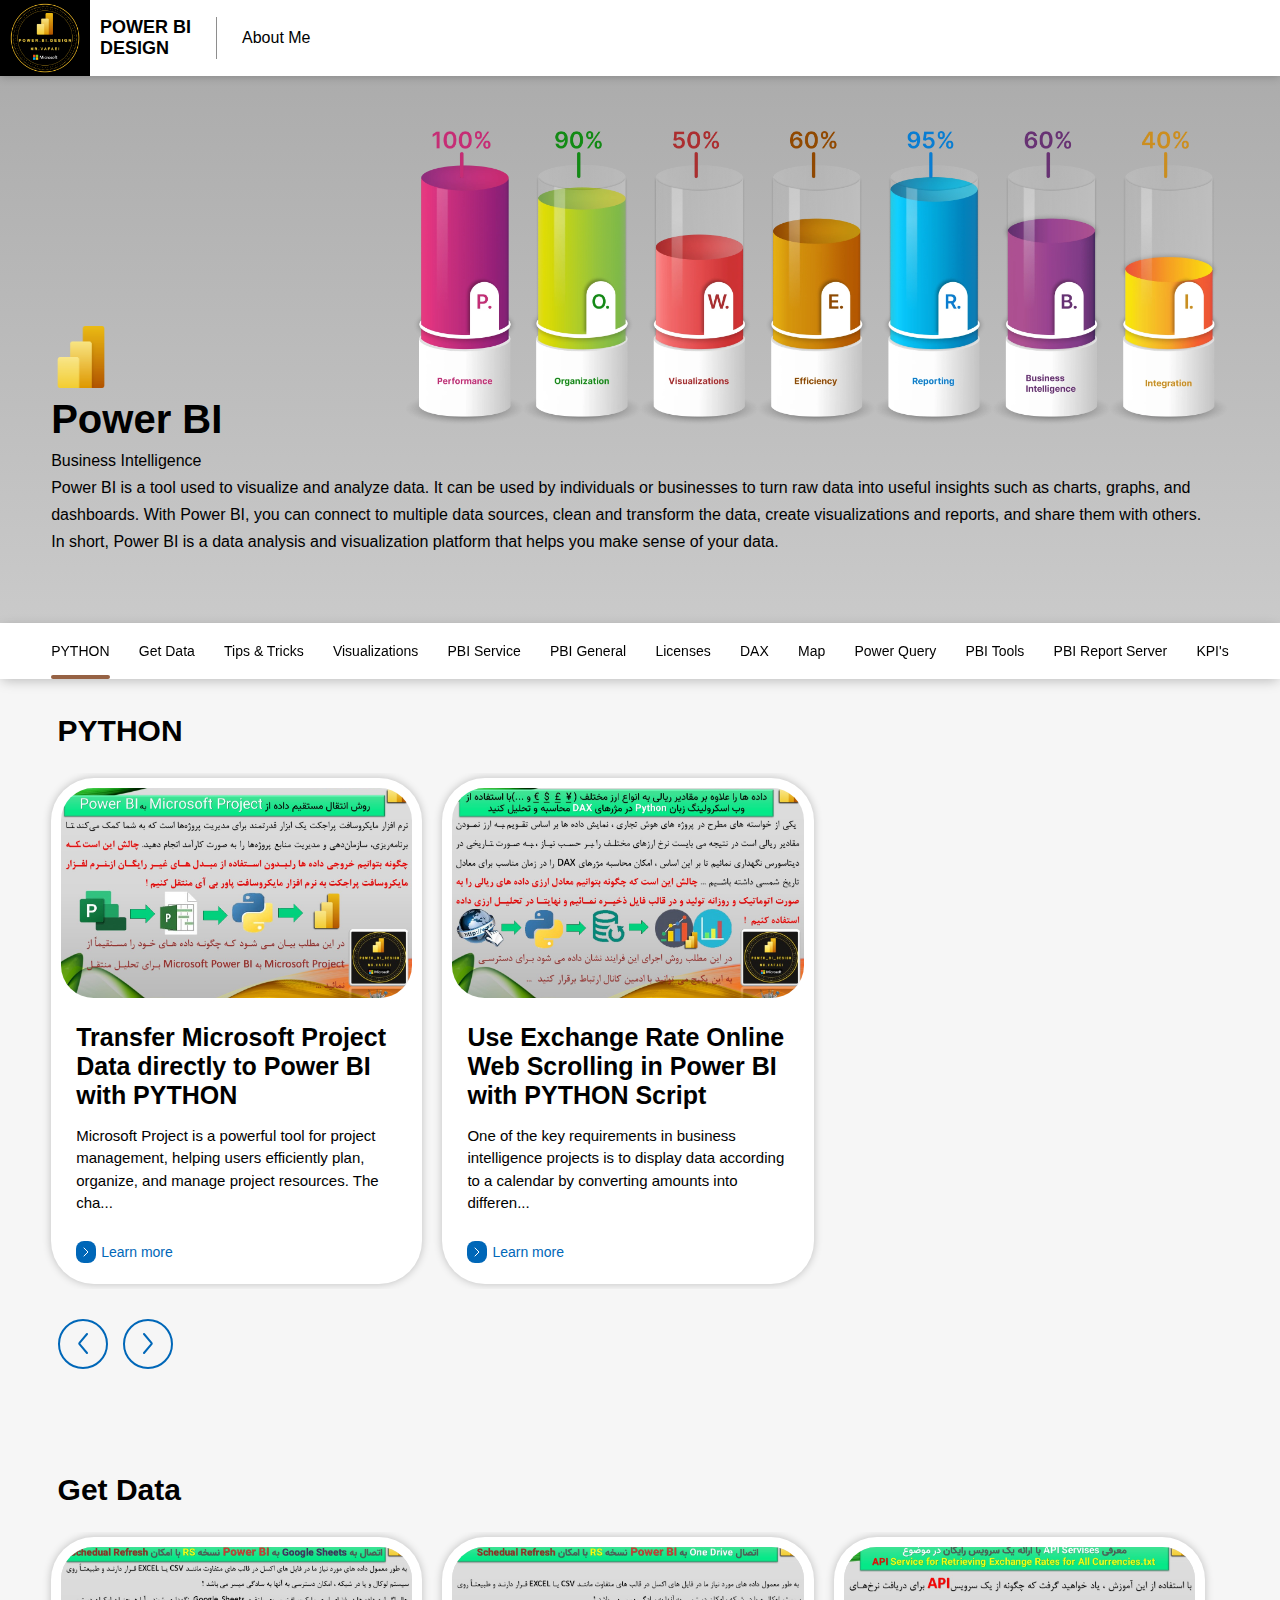
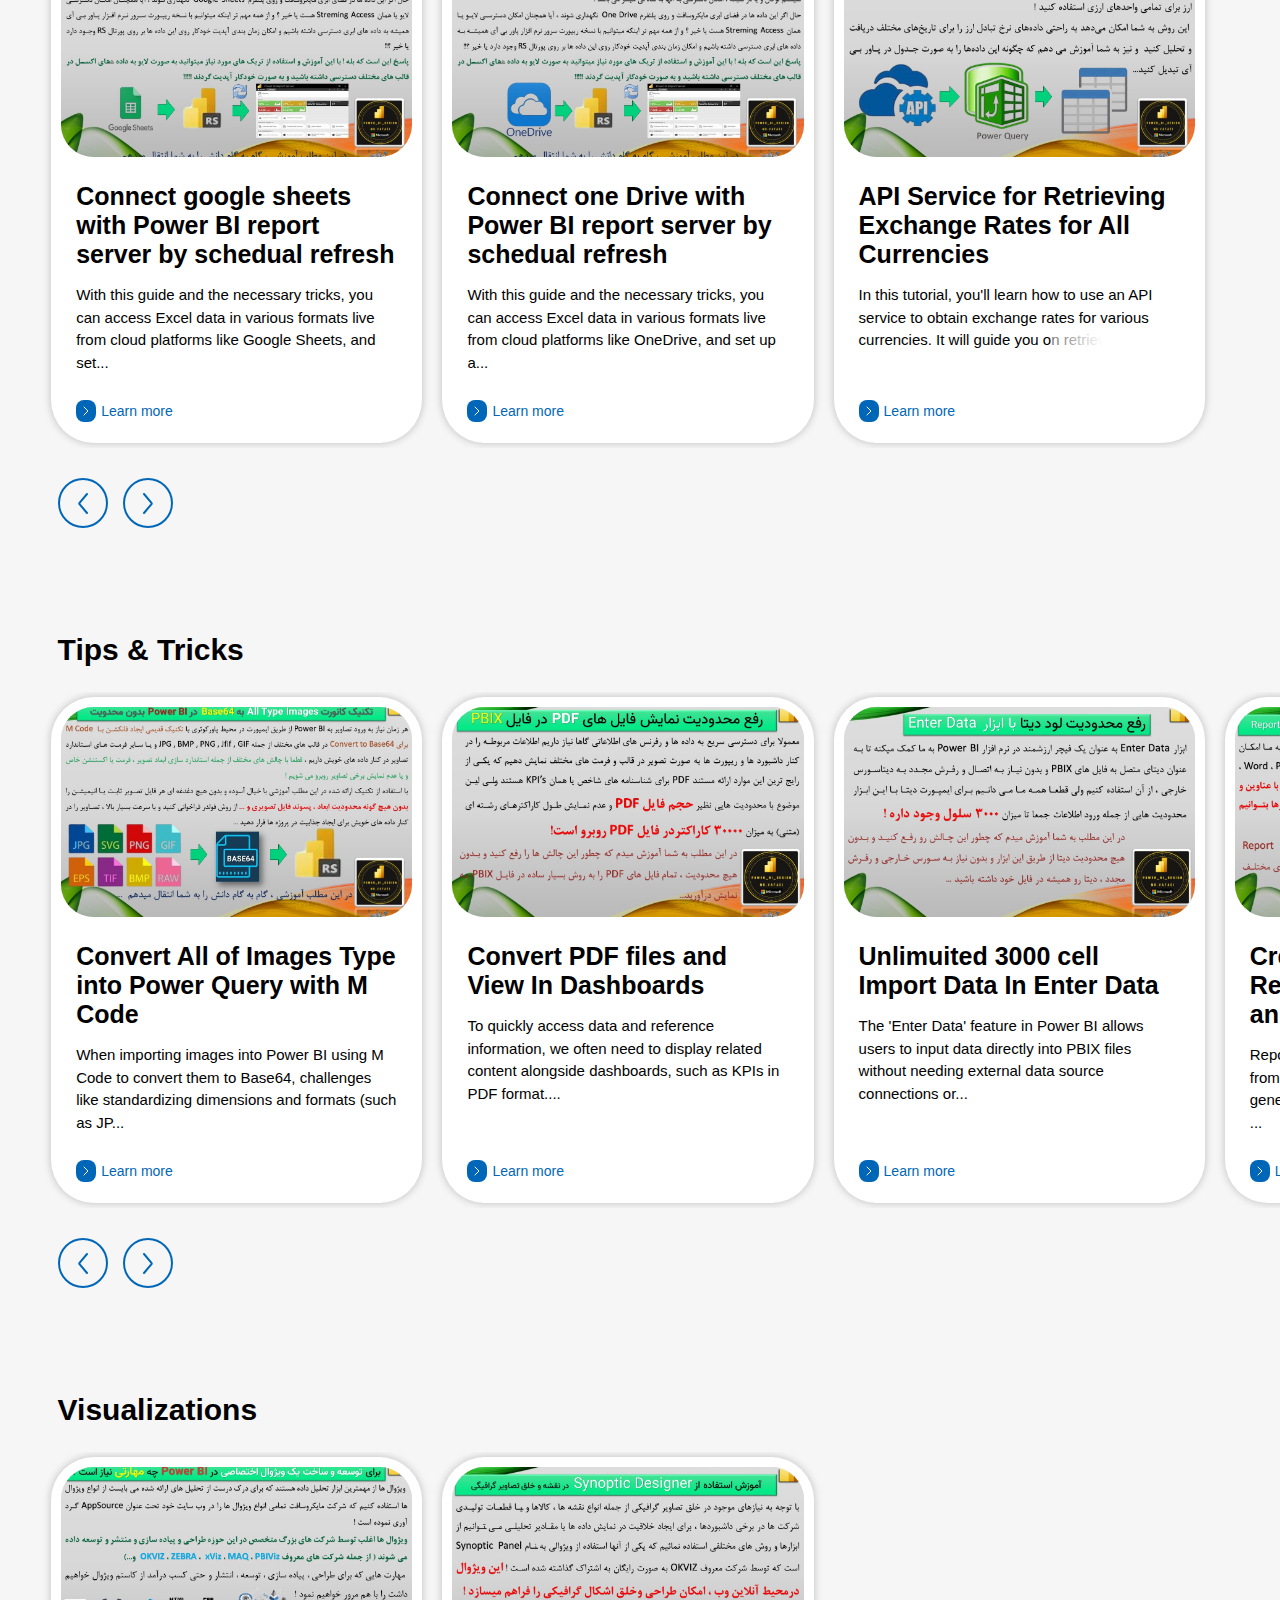
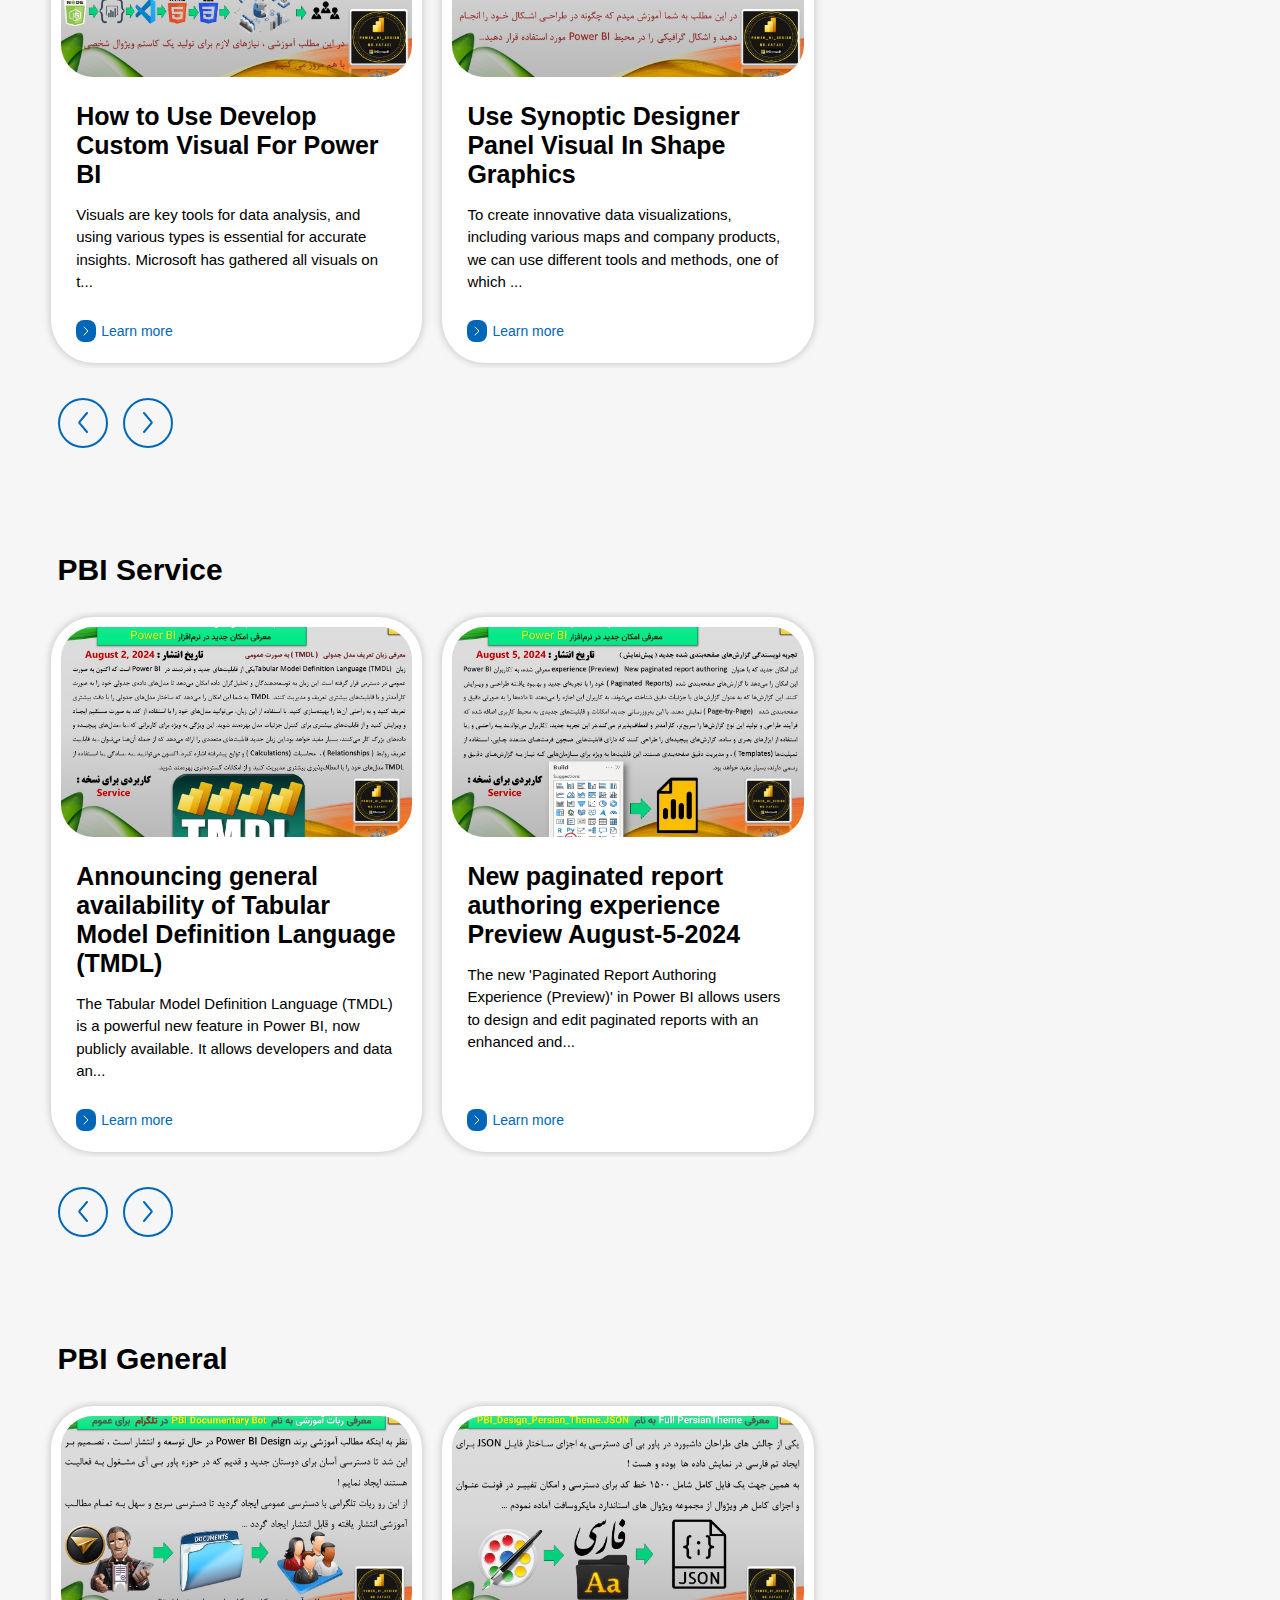
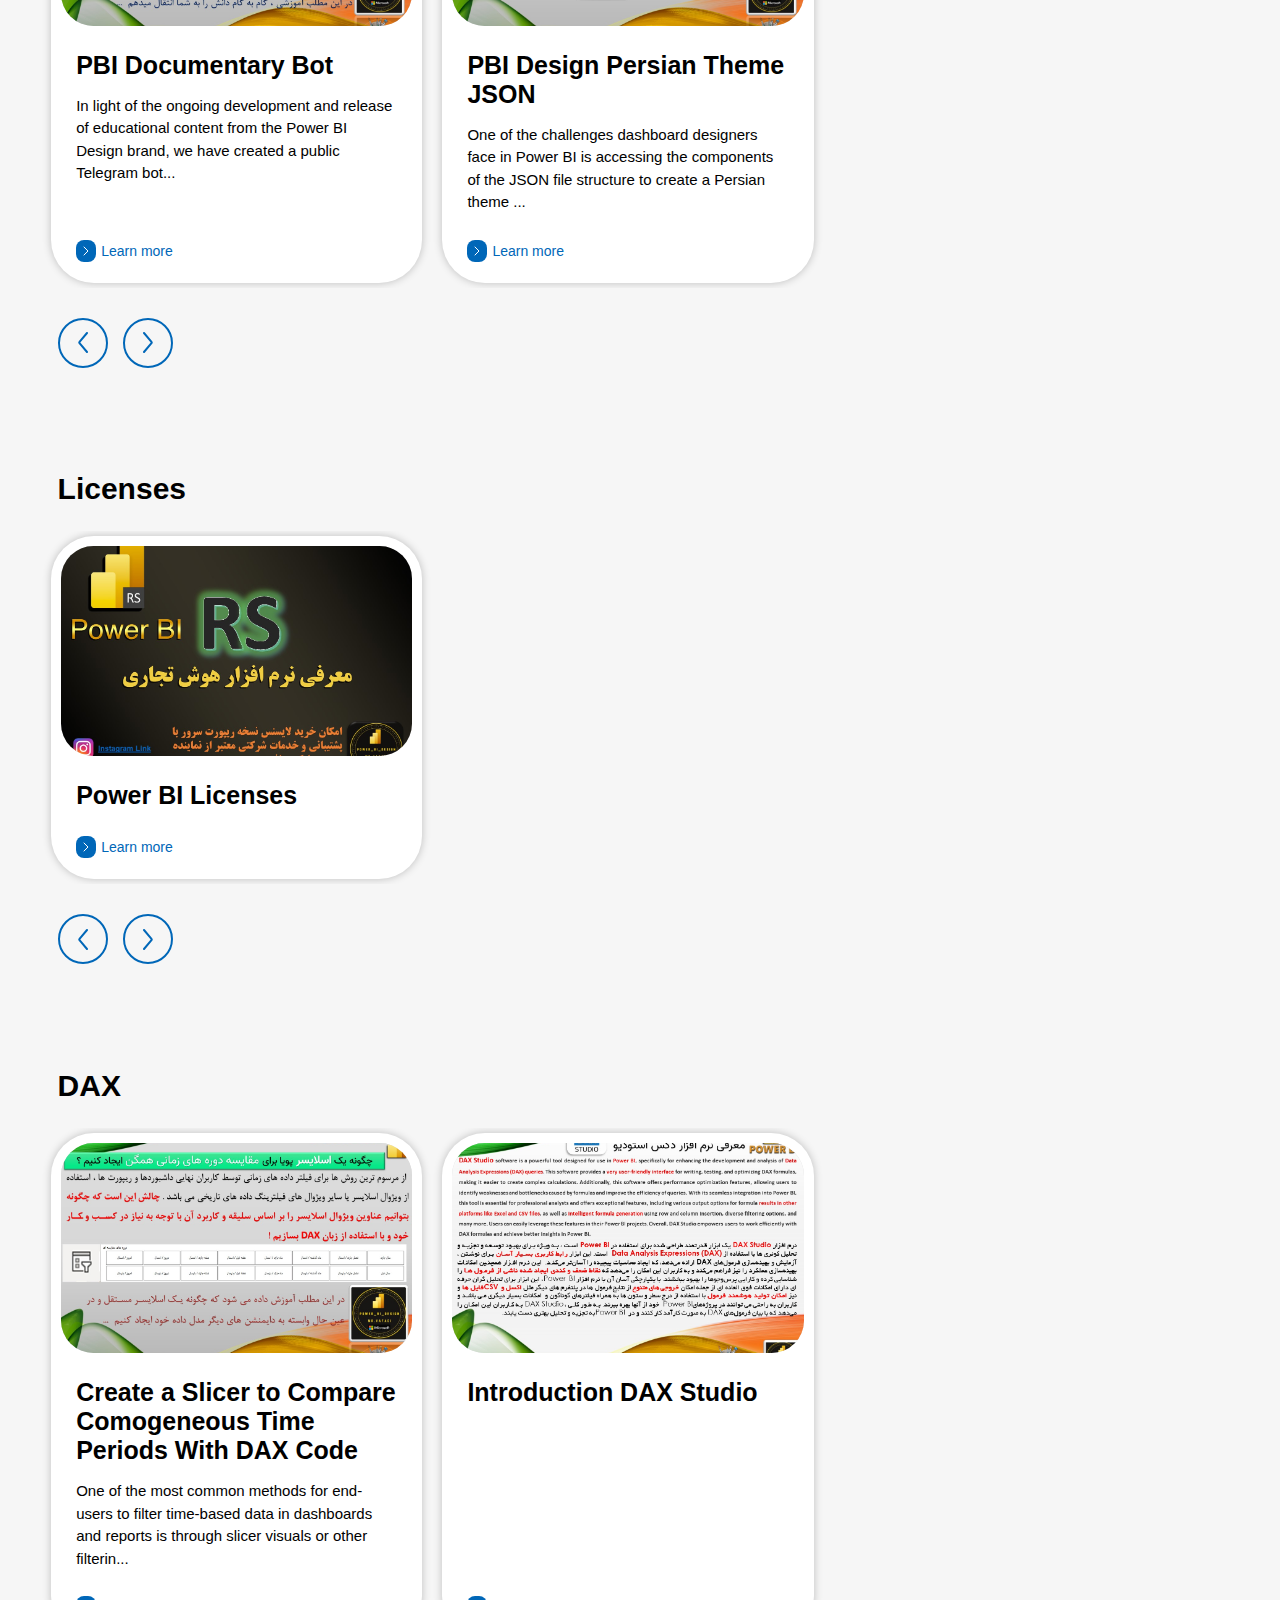
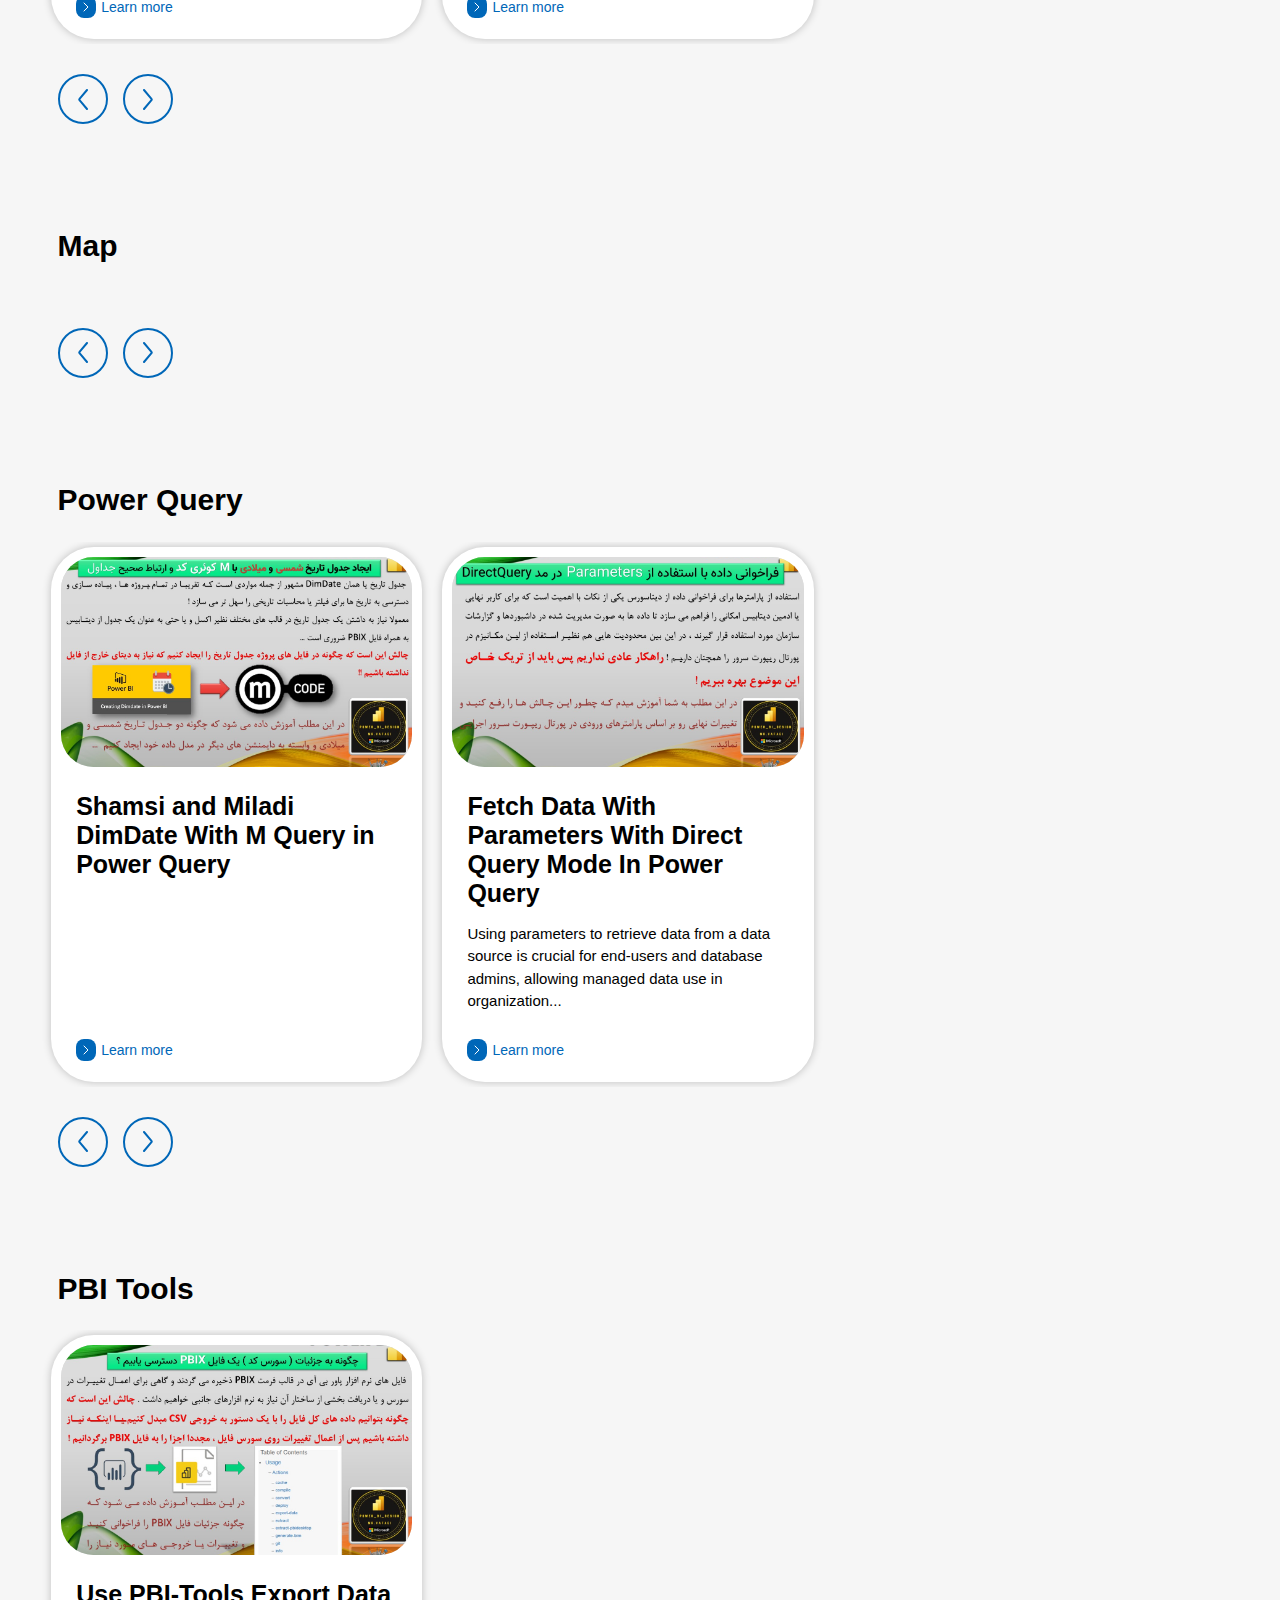
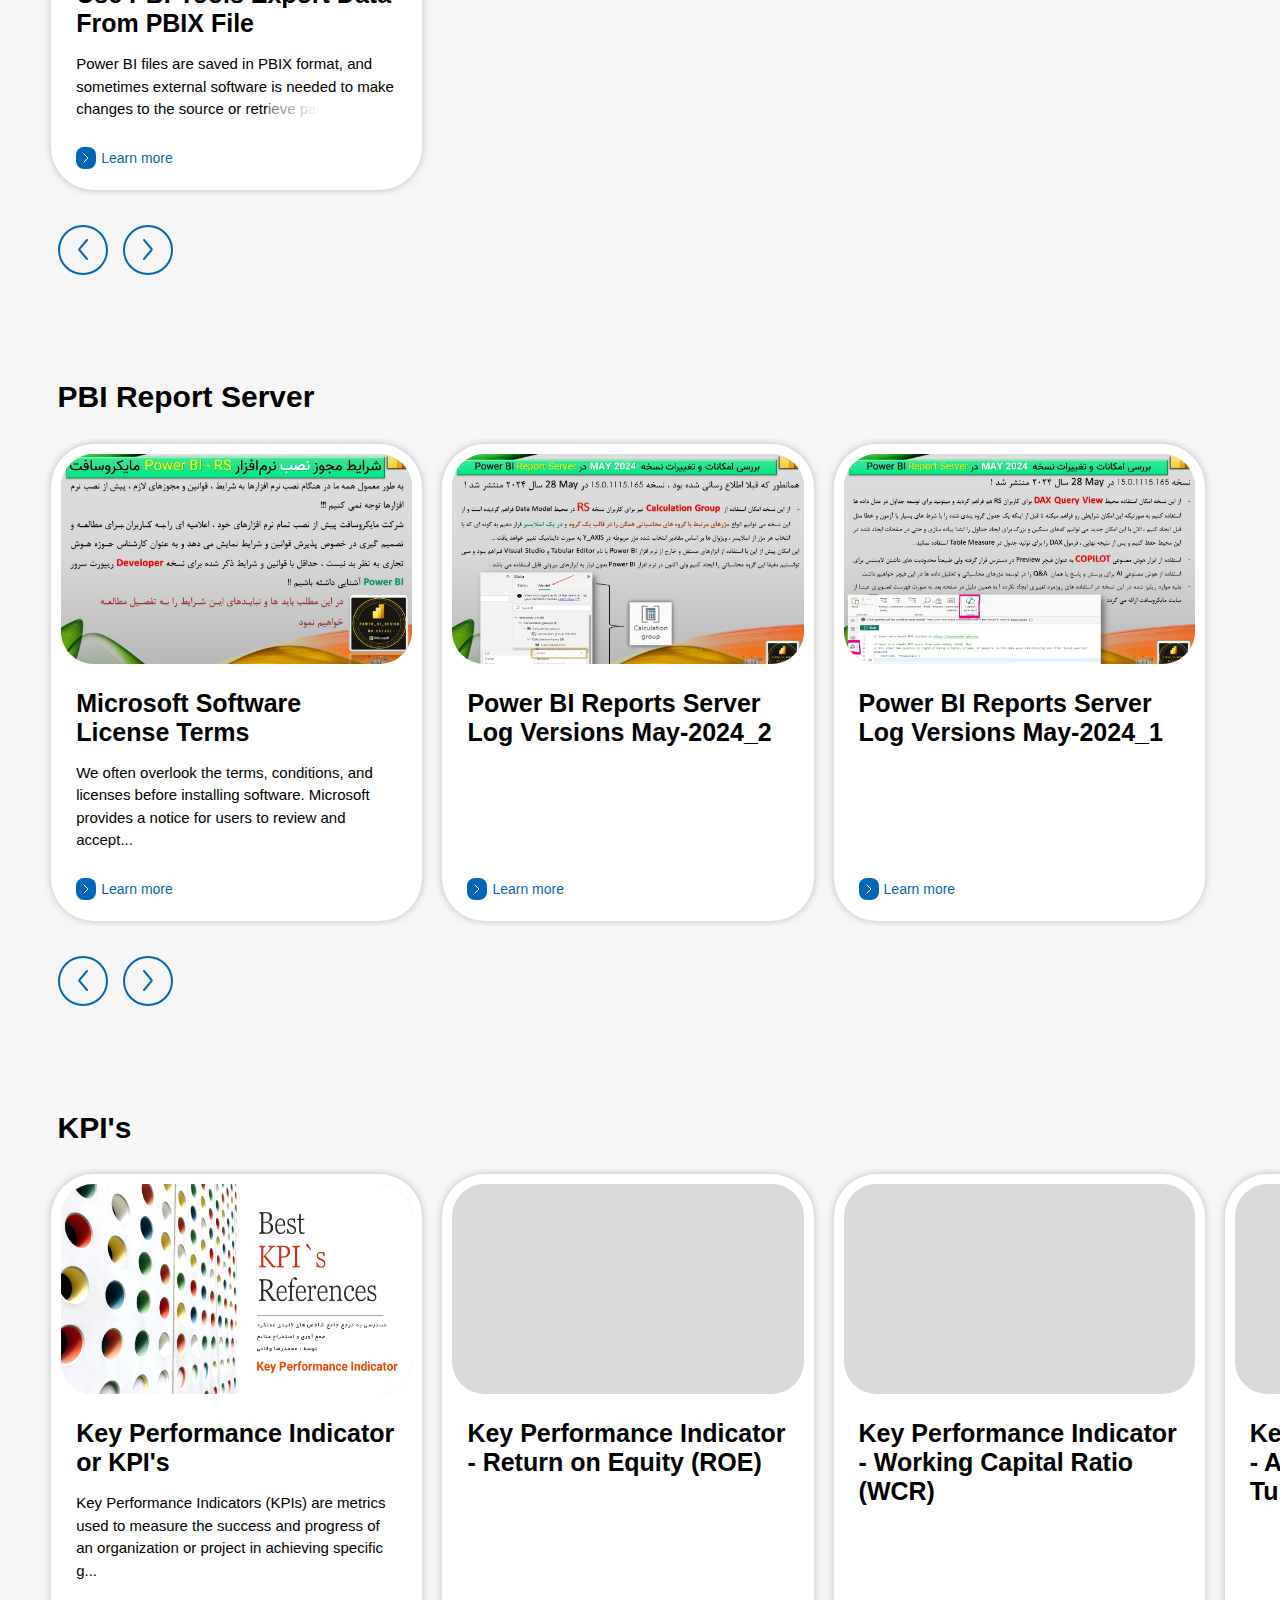
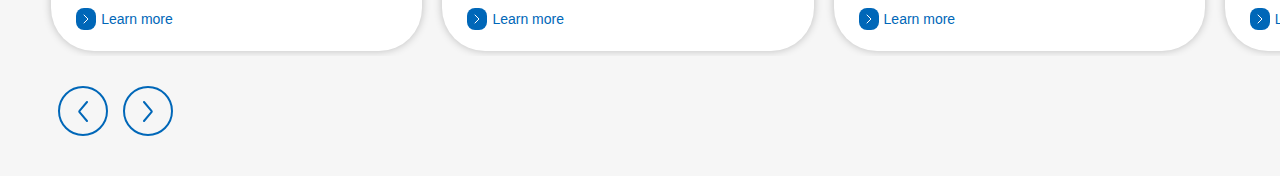
==== commit bf1843fc: "edit link" ====
--- a/index.html
+++ b/index.html
@@ -19,7 +19,7 @@
             <p>POWER BI <br> DESIGN</p>
         </div>
         <div class="header__nav">
-            <a href="/aboutMe.html" target="_blank">About Me</a>
+            <a href="https://www.mrvafaei.ir" target="_blank">About Me</a>
         </div>
     </header>
 
